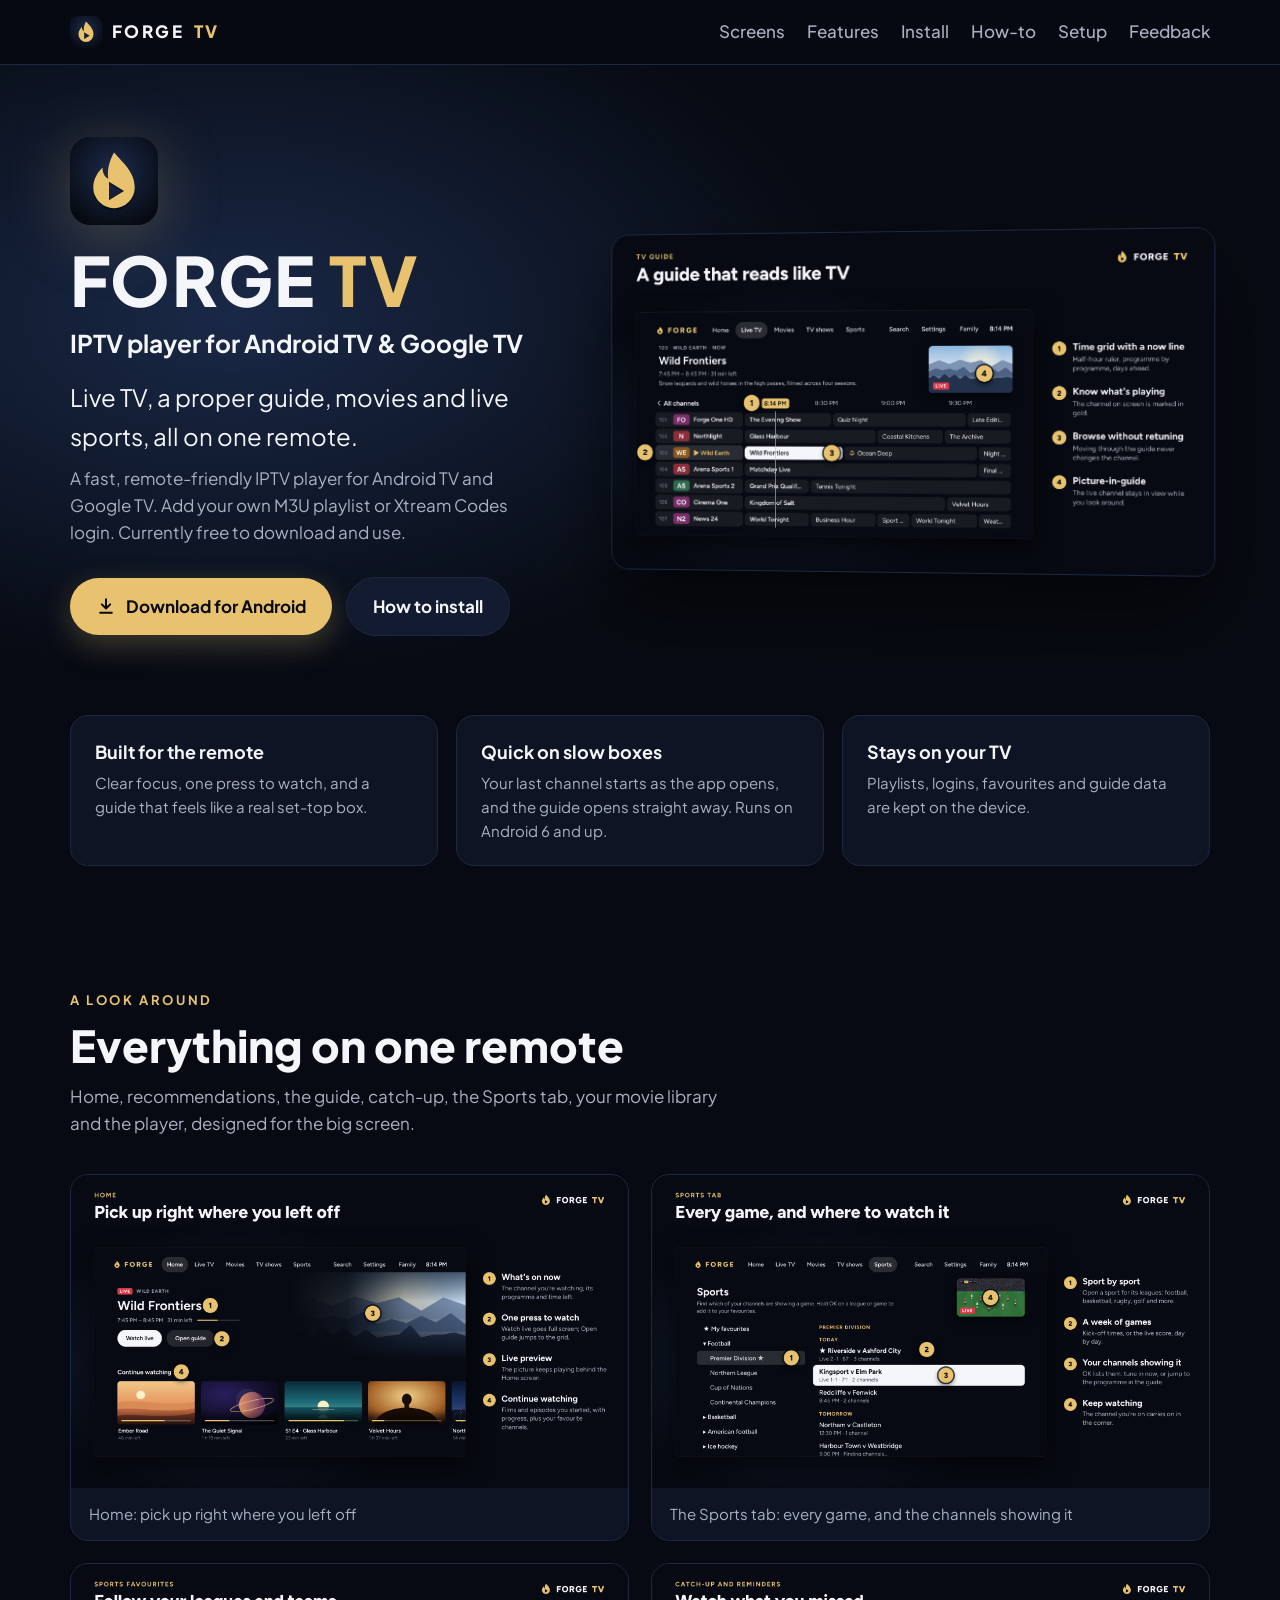
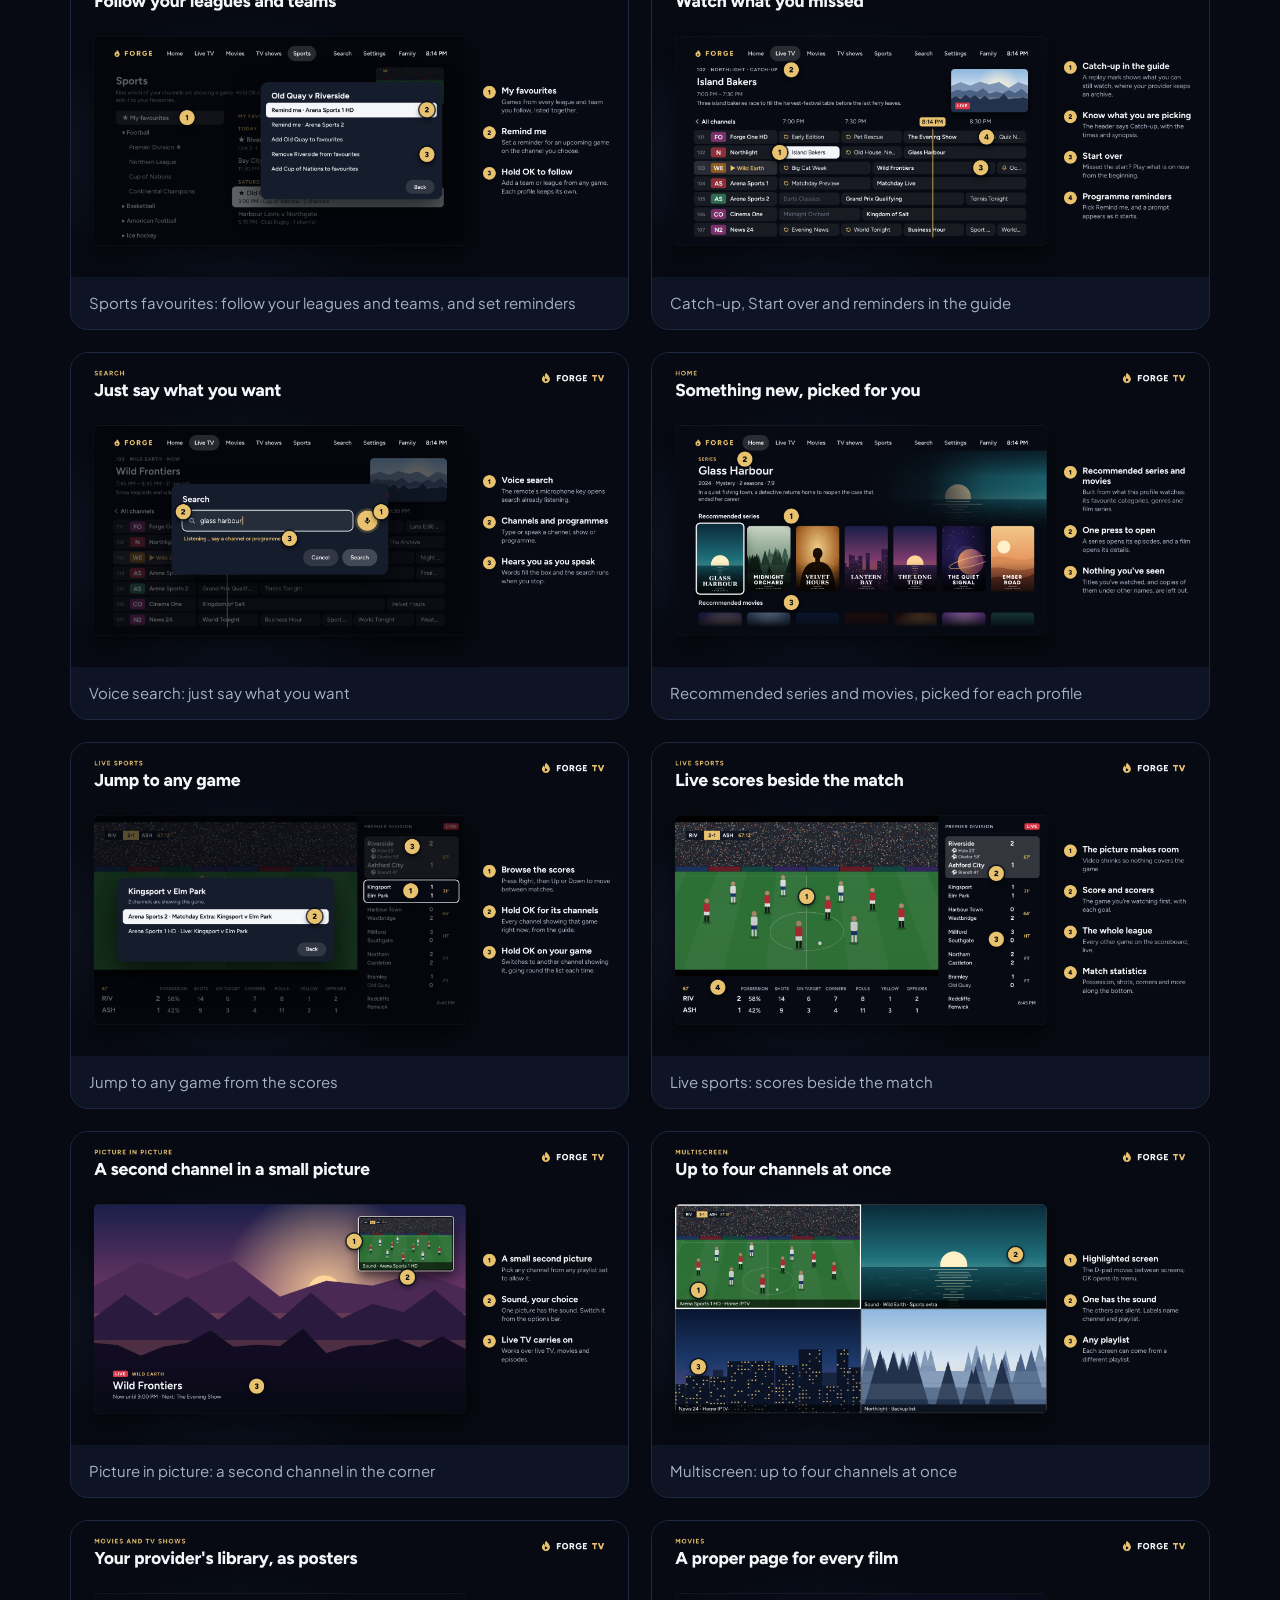
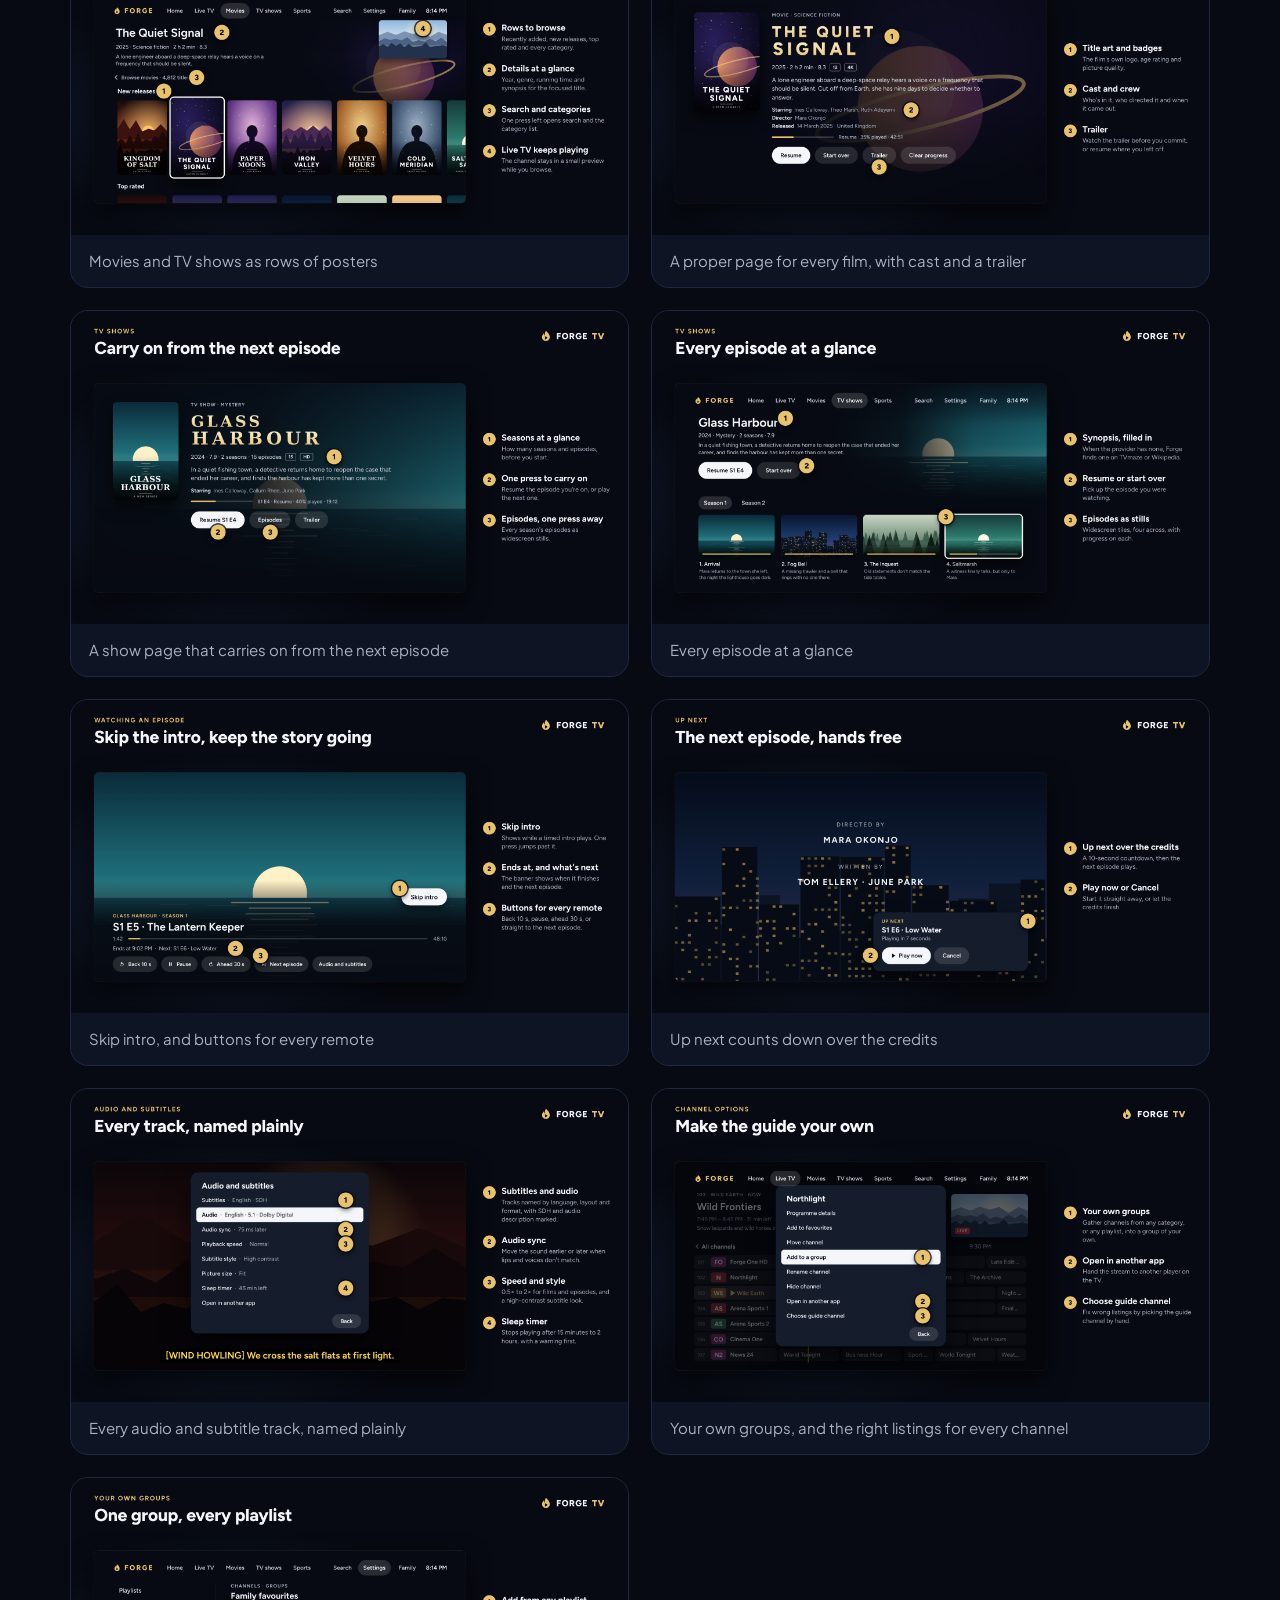
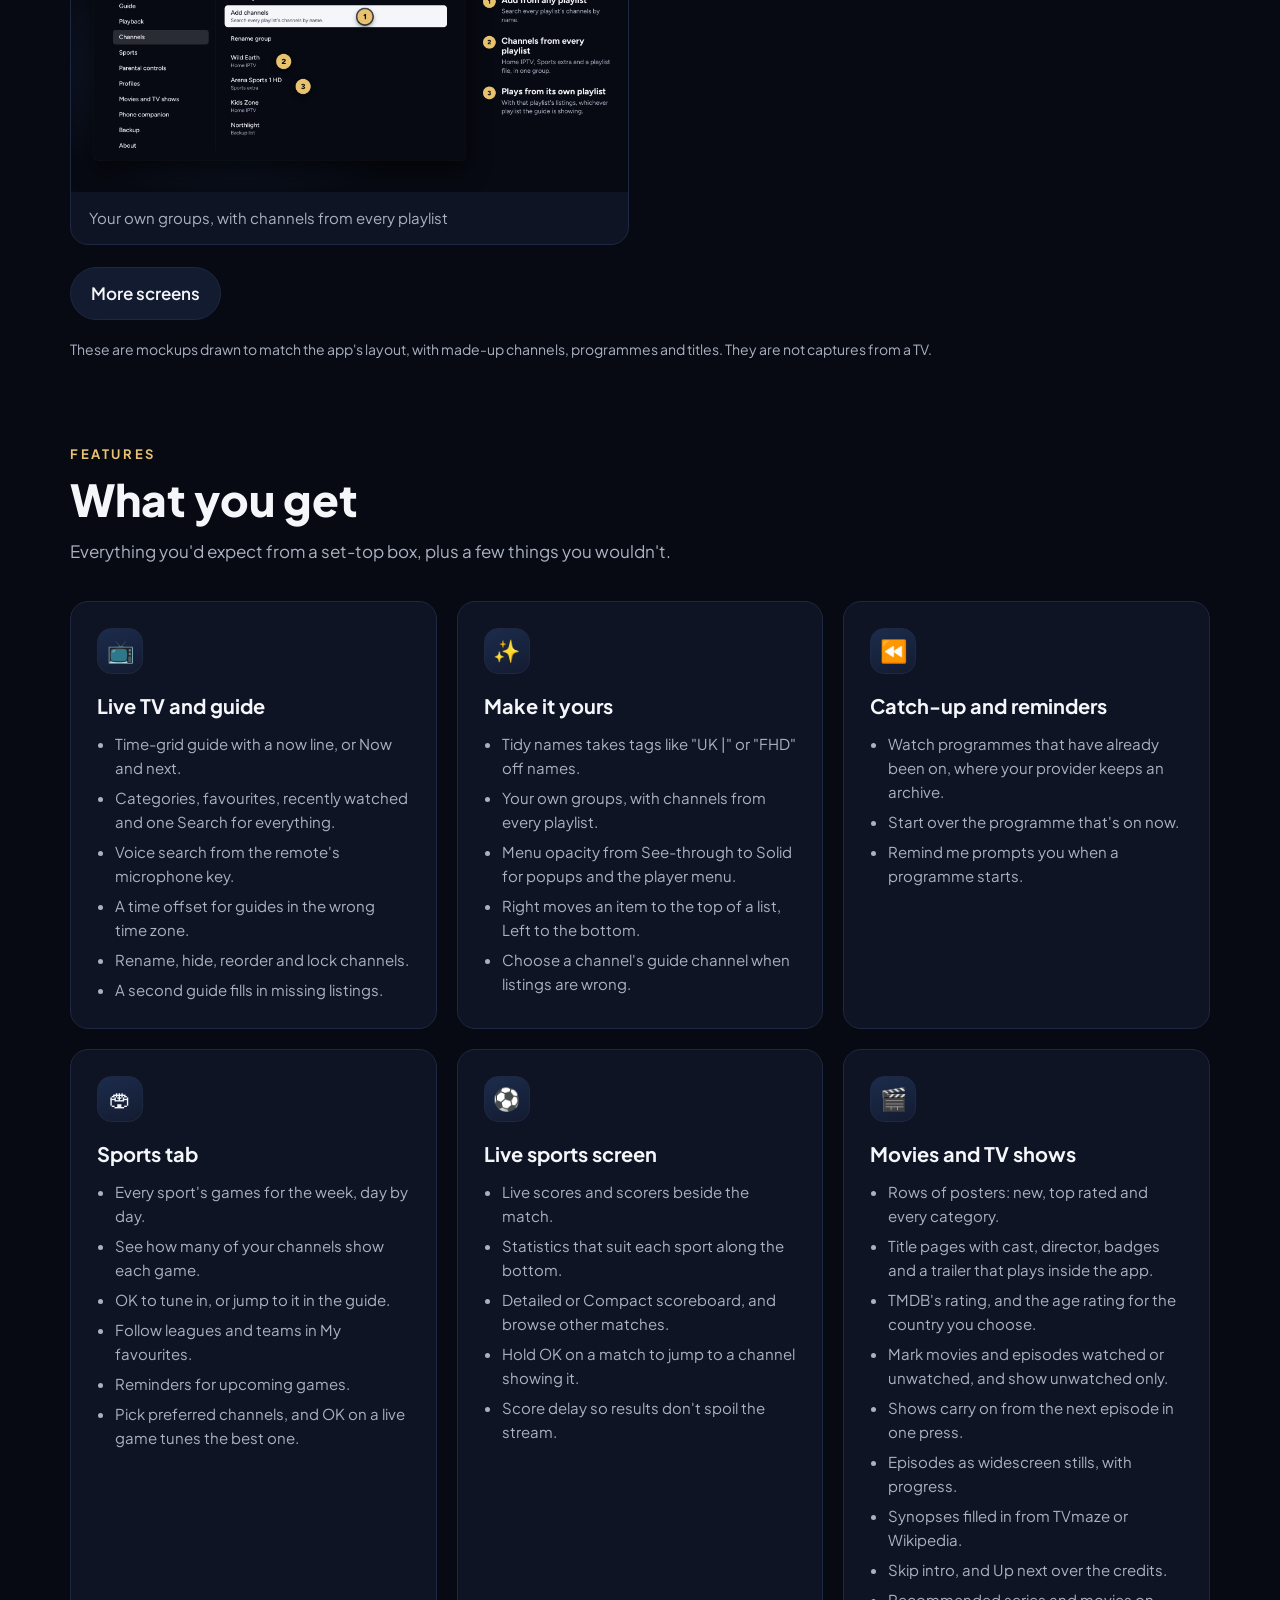
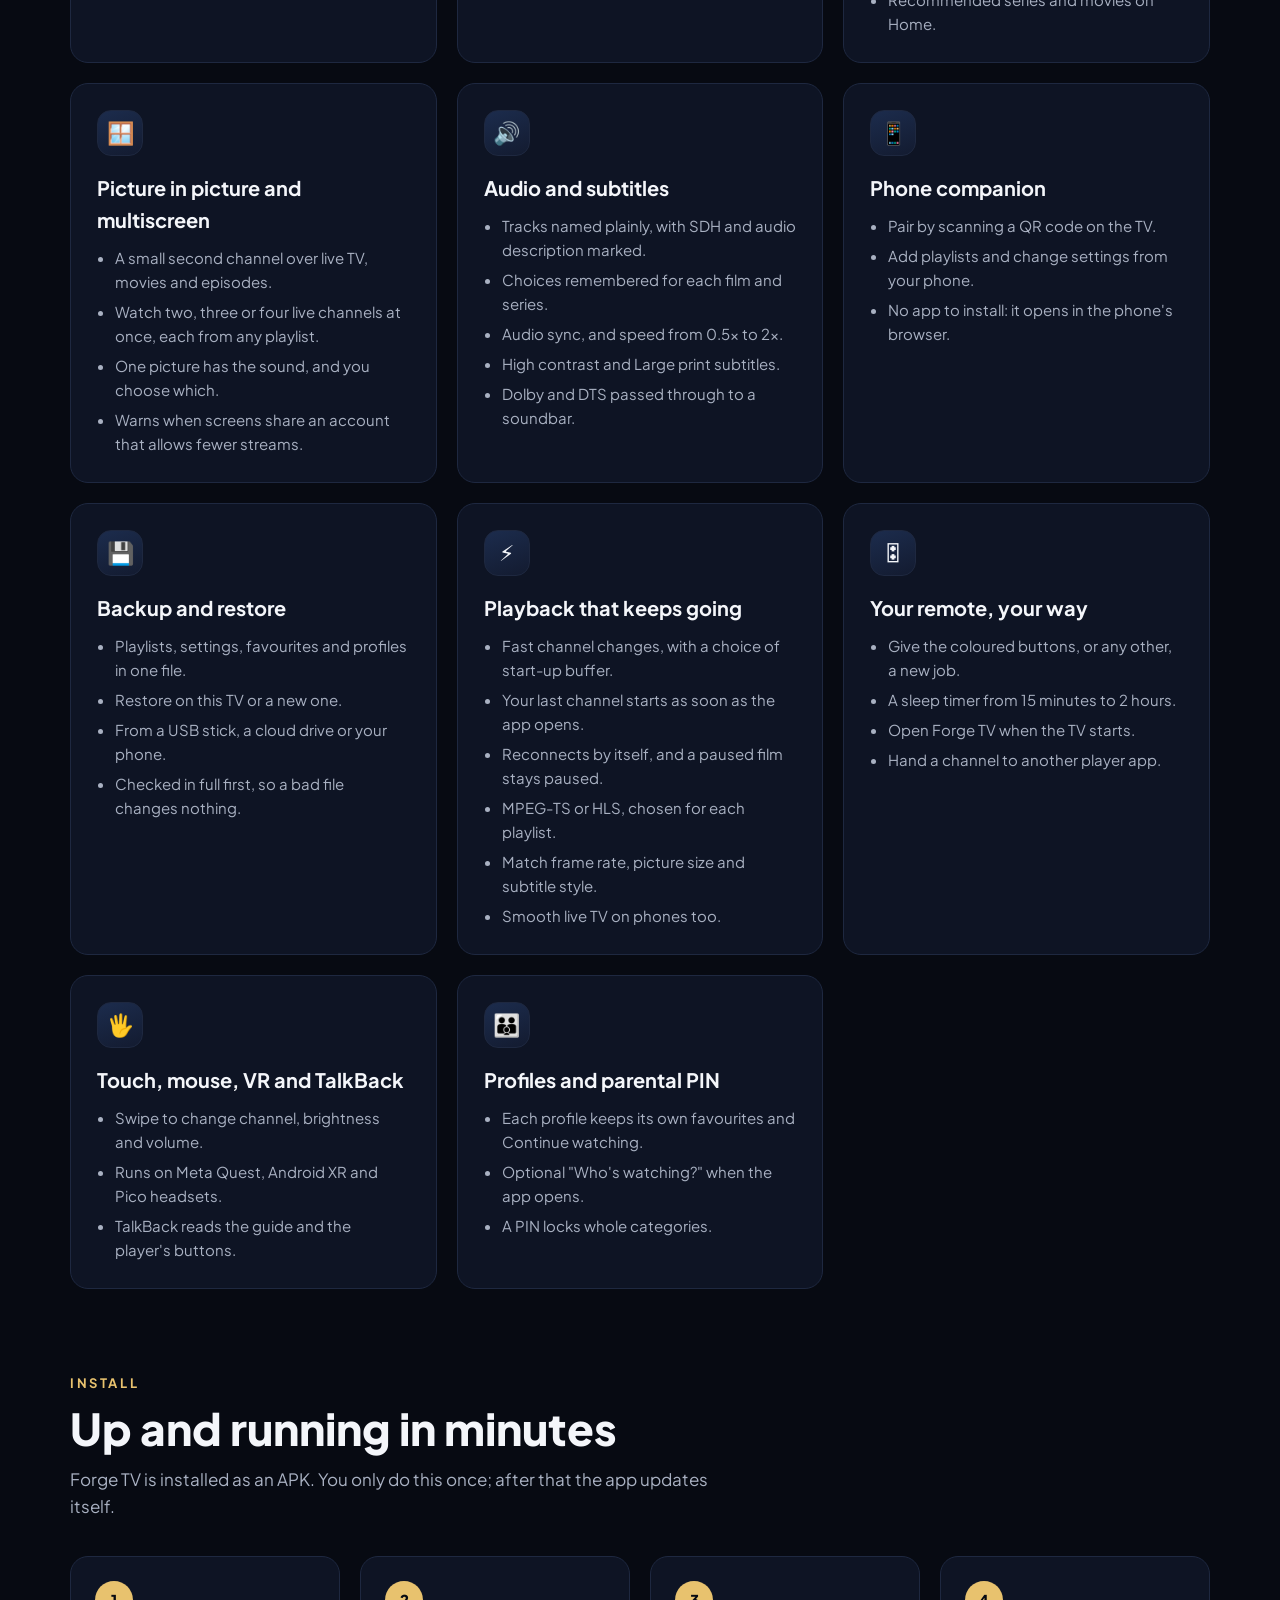
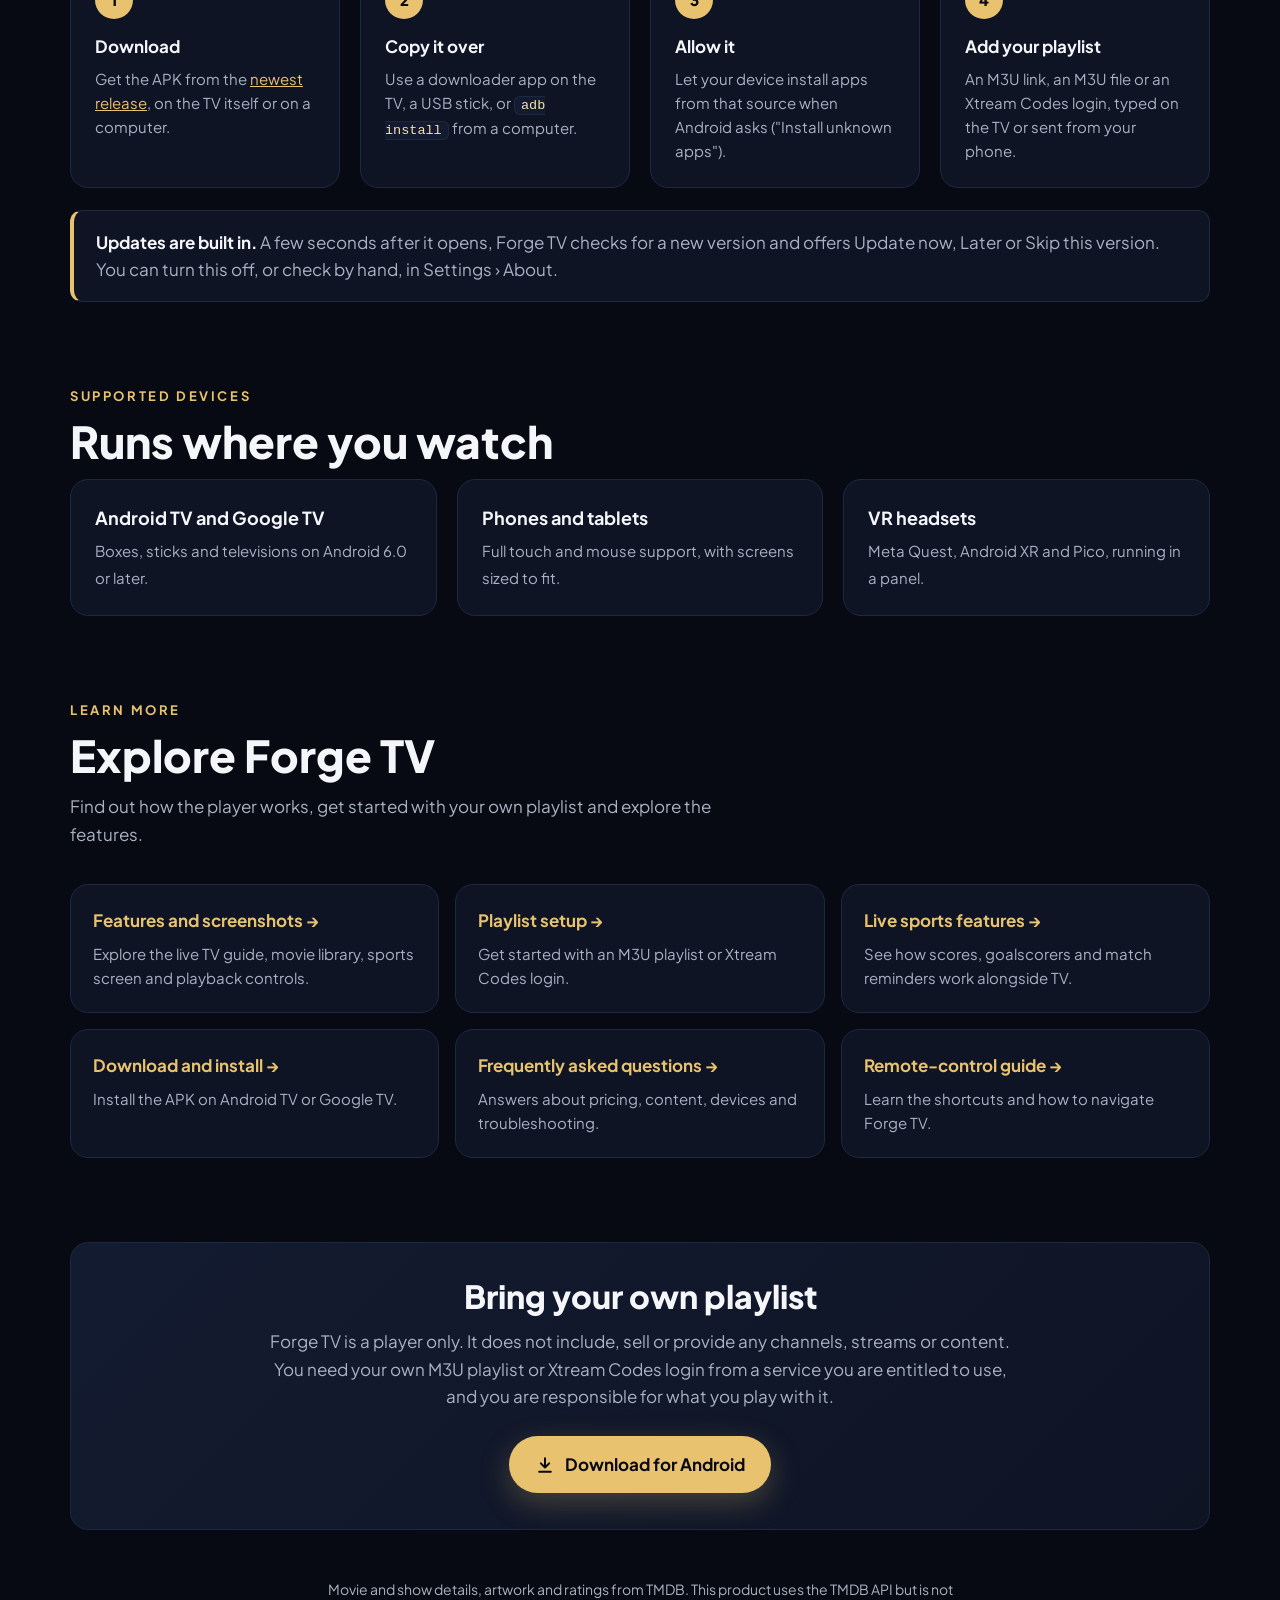
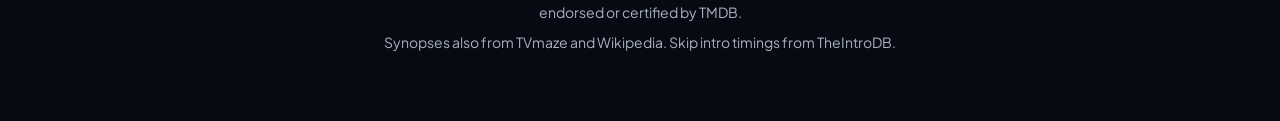
==== docs/index.html @ fa9820f5 "Add picture in picture and multiscreen mockups Co-Authored-By: Claude Sonnet 5.5 <noreply@anthropic." ====
<!doctype html>
<html lang="en">
<head>
<meta charset="utf-8">
<meta name="viewport" content="width=device-width, initial-scale=1">
<title>Forge TV – IPTV Player for Android TV & Google TV</title>
<meta name="description" content="Discover Forge TV, an IPTV player for Android TV with M3U and Xtream Codes support, a live TV guide, sports scores, catch-up and on-demand browsing.">
<link rel="canonical" href="https://forgetv.app/">
<meta property="og:type" content="website">
<meta property="og:site_name" content="Forge TV">
<meta property="og:url" content="https://forgetv.app/">
<meta property="og:title" content="Forge TV – IPTV Player for Android TV & Google TV">
<meta property="og:description" content="Discover Forge TV, an IPTV player for Android TV with M3U and Xtream Codes support, a live TV guide, sports scores, catch-up and on-demand browsing.">
<meta property="og:image" content="https://forgetv.app/images/hero.png">
<meta property="og:image:alt" content="Forge TV IPTV player for Android TV">
<meta name="twitter:card" content="summary_large_image">
<script type="application/ld+json">
{
  "@context": "https://schema.org",
  "@type": "SoftwareApplication",
  "name": "Forge TV",
  "url": "https://forgetv.app/",
  "description": "IPTV player for Android TV and Google TV supporting users' own M3U and Xtream Codes playlists, with an electronic programme guide, sports scores, and movie and TV browsing.",
  "applicationCategory": "MultimediaApplication",
  "operatingSystem": "Android 6.0 and later",
  "image": "https://forgetv.app/images/hero.png",
  "screenshot": [
    "https://forgetv.app/images/guide.png",
    "https://forgetv.app/images/live-sports.png"
  ],
  "downloadUrl": "https://forgetv.app/downloads/forge-tv-latest.apk",
  "offers": {
    "@type": "Offer",
    "price": "0",
    "priceCurrency": "GBP",
    "availability": "https://schema.org/InStock"
  }
}
</script>
<meta name="theme-color" content="#070A12">
<link rel="icon" href="images/icon.svg" type="image/svg+xml">
<link rel="preconnect" href="https://fonts.googleapis.com">
<link rel="preconnect" href="https://fonts.gstatic.com" crossorigin>
<link href="https://fonts.googleapis.com/css2?family=Plus+Jakarta+Sans:wght@400;500;700;800&display=swap" rel="stylesheet">
<style>
  :root {
    --ink: #070A12;
    --panel: #0E1424;
    --panel-2: #131B30;
    --line: #1E2840;
    --lift: #1C2C4D;
    --gold: #E8C26E;
    --gold-light: #F7E2AE;
    --text: #F4F6FA;
    --muted: #A9B1C2;
    --radius: 18px;
    --max: 1180px;
  }
  * { box-sizing: border-box; }
  html { scroll-behavior: smooth; }
  body {
    margin: 0;
    background: var(--ink);
    color: var(--text);
    font: 17px/1.6 "Plus Jakarta Sans", system-ui, -apple-system, "Segoe UI", Roboto, sans-serif;
    -webkit-font-smoothing: antialiased;
  }
  img { max-width: 100%; height: auto; display: block; }
  a { color: var(--gold); }
  a:focus-visible, button:focus-visible, summary:focus-visible {
    outline: 3px solid var(--gold);
    outline-offset: 4px;
    border-radius: 12px;
  }
  .wrap { max-width: var(--max); margin: 0 auto; padding: 0 20px; }

  /* Top bar */
  header.bar {
    position: sticky; top: 0; z-index: 10;
    background: rgba(7, 10, 18, .82);
    backdrop-filter: blur(10px);
    border-bottom: 1px solid var(--line);
  }
  .bar .wrap { display: flex; align-items: center; gap: 24px; height: 64px; }
  .brand { display: flex; align-items: center; gap: 10px; text-decoration: none; color: var(--text); font-weight: 800; letter-spacing: .14em; }
  .brand img { width: 32px; height: 32px; }
  .brand span { color: var(--gold); }
  .bar nav { margin-left: auto; display: flex; gap: 22px; }
  .bar nav a { color: var(--muted); text-decoration: none; font-weight: 500; }
  .bar nav a:hover { color: var(--text); }
  .bar-coffee { display: inline-flex; align-items: center; gap: 6px; padding: 8px 16px; border-radius: 999px; background: var(--panel-2); border: 1px solid var(--line); color: var(--text); font-weight: 700; font-size: 15px; text-decoration: none; white-space: nowrap; transition: transform .15s ease, background .15s ease; }
  .bar-coffee:hover, .bar-coffee:focus-visible { transform: translateY(-1px); background: var(--lift); }
  .bar-coffee[hidden] { display: none; }
  .credits { max-width: 52em; margin: 0 auto; }
  .credits p { margin: 0 0 8px; }

  /* Hero */
  .hero {
    position: relative; overflow: hidden;
    background: radial-gradient(900px 520px at 18% 30%, rgba(28, 44, 77, .9), transparent 70%), var(--ink);
    padding: 72px 0 40px;
  }
  .hero-grid { display: grid; grid-template-columns: 1fr 1.25fr; gap: 48px; align-items: center; }
  .hero-icon { width: 88px; height: 88px; margin-bottom: 20px; filter: drop-shadow(0 10px 30px rgba(232, 194, 110, .25)); }
  h1 { font-size: clamp(40px, 6vw, 68px); line-height: 1.02; margin: 0 0 18px; letter-spacing: .02em; font-weight: 800; }
  h1 span { color: var(--gold); }
  .hero-heading-sub {display:block;margin-top:14px;font-size:.36em;line-height:1.3;letter-spacing:0;font-weight:700;color:var(--text);}
  .tagline { font-size: clamp(19px, 2.2vw, 24px); color: var(--text); margin: 0 0 10px; }
  .sub { color: var(--muted); margin: 0 0 30px; max-width: 34em; }
  .cta { display: flex; flex-wrap: wrap; gap: 14px; align-items: center; }
  .btn {
    display: inline-flex; align-items: center; gap: 10px;
    padding: 15px 26px; border-radius: 999px;
    font-weight: 700; font-size: 17px; text-decoration: none;
    transition: transform .15s ease, background .15s ease;
  }
  .btn:hover, .btn:focus-visible { transform: translateY(-2px) scale(1.02); }
  .btn-primary { background: var(--gold); color: var(--ink); box-shadow: 0 10px 30px rgba(232, 194, 110, .25); }
  .btn-primary:hover { background: var(--gold-light); }
  .btn-ghost { background: var(--panel-2); color: var(--text); border: 1px solid var(--line); }
  .btn svg { width: 20px; height: 20px; }
  .version { color: var(--muted); font-size: 14px; margin-top: 12px; min-height: 1.4em; }
  .hero-shot {
    border-radius: var(--radius); overflow: hidden;
    border: 1px solid var(--line);
    box-shadow: 0 40px 80px rgba(0, 0, 0, .55);
    transform: perspective(1400px) rotateY(-6deg);
  }


  /* Click-to-enlarge screenshot viewer */
  .screenshot-trigger { display:block; width:100%; padding:0; border:0; background:transparent; color:inherit; cursor:zoom-in; }
  .screenshot-trigger img { display:block; width:100%; height:auto; }
  .screenshot-trigger:focus-visible { outline:3px solid var(--gold); outline-offset:-3px; }
  .screenshot-dialog { width:min(98vw,1600px); max-width:none; max-height:96vh; padding:0; border:1px solid var(--line); border-radius:16px; background:var(--panel); color:var(--text); overflow:hidden; }
  .screenshot-dialog::backdrop { background:rgba(0,0,0,.88); }
  .screenshot-viewer { display:flex; flex-direction:column; max-height:96vh; }
  .screenshot-toolbar { padding:10px 16px; display:flex; justify-content:space-between; align-items:center; gap:14px; border-bottom:1px solid var(--line); }
  .screenshot-caption { margin:0; font-size:14px; color:var(--muted); }
  .screenshot-close { border:1px solid var(--line); border-radius:9px; color:var(--text); background:var(--panel-2); padding:7px 12px; cursor:pointer; font:inherit; }
  .screenshot-scroll { overflow:auto; flex:1; min-height:0; text-align:center; }
  .screenshot-full { width:100%; max-width:100%; height:auto; display:block; margin:auto; cursor:zoom-in; }
  .screenshot-dialog.is-zoomed .screenshot-full { cursor:zoom-out; }
  .screenshot-dialog.is-zoomed .screenshot-full { width:1920px; max-width:none; }

  /* Highlights */
  .pills { display: grid; grid-template-columns: repeat(3, 1fr); gap: 18px; margin: 48px 0 0; }
  .pill { background: var(--panel); border: 1px solid var(--line); border-radius: var(--radius); padding: 22px 24px; }
  .pill b { display: block; font-size: 18px; margin-bottom: 4px; }
  .pill p { margin: 0; color: var(--muted); font-size: 15px; }

  section { padding: 84px 0 0; }
  .eyebrow { color: var(--gold); letter-spacing: .2em; text-transform: uppercase; font-size: 13px; font-weight: 700; margin: 0 0 10px; }
  h2 { font-size: clamp(30px, 4vw, 44px); line-height: 1.1; margin: 0 0 14px; font-weight: 800; }
  .lead { color: var(--muted); max-width: 40em; margin: 0 0 36px; }

  /* Screens */
  .shots { display: grid; grid-template-columns: repeat(2, 1fr); gap: 22px; }
  .shots figure { margin: 0; background: var(--panel); border: 1px solid var(--line); border-radius: var(--radius); overflow: hidden; }
  .shots figcaption { padding: 14px 18px; color: var(--muted); font-size: 15px; }
  details.more { margin-top: 22px; }
  .mock { color: var(--muted); font-size: 14px; margin: 18px 0 0; }
  details.more summary {
    cursor: pointer; display: inline-block; padding: 12px 20px;
    background: var(--panel-2); border: 1px solid var(--line); border-radius: 999px;
    font-weight: 600; list-style: none;
  }
  details.more summary::-webkit-details-marker { display: none; }
  details.more[open] summary { margin-bottom: 22px; }

  /* Features */
  .features { display: grid; grid-template-columns: repeat(3, 1fr); gap: 20px; }
  .feature { background: var(--panel); border: 1px solid var(--line); border-radius: var(--radius); padding: 26px; }
  .feature .ico {
    width: 46px; height: 46px; border-radius: 14px; margin-bottom: 16px;
    display: grid; place-items: center; font-size: 22px;
    background: linear-gradient(160deg, var(--lift), var(--panel-2));
    border: 1px solid var(--line);
  }
  .feature h3 { margin: 0 0 10px; font-size: 20px; }
  .feature ul { margin: 0; padding-left: 18px; color: var(--muted); font-size: 15px; }
  .feature li + li { margin-top: 6px; }

  /* Install */
  .steps { counter-reset: step; display: grid; grid-template-columns: repeat(4, 1fr); gap: 20px; list-style: none; padding: 0; margin: 0; }
  .steps li { counter-increment: step; background: var(--panel); border: 1px solid var(--line); border-radius: var(--radius); padding: 24px; color: var(--muted); font-size: 15px; }
  .steps li::before {
    content: counter(step);
    display: grid; place-items: center; width: 38px; height: 38px; border-radius: 50%;
    background: var(--gold); color: var(--ink); font-weight: 800; margin-bottom: 14px;
  }
  .steps b { color: var(--text); display: block; font-size: 17px; margin-bottom: 6px; }
  code { background: var(--panel-2); border: 1px solid var(--line); padding: 1px 6px; border-radius: 6px; font-size: .9em; color: var(--gold-light); }
  .note { margin-top: 22px; background: var(--panel); border: 1px solid var(--line); border-left: 4px solid var(--gold); border-radius: 12px; padding: 18px 22px; color: var(--muted); }
  .note b { color: var(--text); }

  /* Devices */
  .devices { display: grid; grid-template-columns: repeat(3, 1fr); gap: 20px; }
  .device { background: var(--panel); border: 1px solid var(--line); border-radius: var(--radius); padding: 24px; }
  .device b { display: block; font-size: 18px; margin-bottom: 4px; }
  .device span { color: var(--muted); font-size: 15px; }

  /* Optional support section */
  .support-box { display: flex; align-items: center; justify-content: space-between; gap: 24px; margin-top: 36px; padding: 24px; background: var(--panel); border: 1px solid var(--line); border-radius: var(--radius); }
  .support-box h2 { font-size: 24px; margin: 0 0 6px; }
  .support-box p { margin: 0; color: var(--muted); }
  .support-box .btn { white-space: nowrap; }
  #forge-donations[hidden] { display: none; }

  /* Useful guides */
  .resource-grid {display:grid;grid-template-columns:repeat(3,minmax(0,1fr));gap:16px;margin-top:22px;}
  .resource-grid a {display:block;padding:22px;border:1px solid var(--line);border-radius:var(--radius);background:var(--panel);text-decoration:none;}
  .resource-grid b {display:block;color:var(--gold);margin-bottom:8px;}
  .resource-grid span {display:block;color:var(--muted);font-size:15px;}
  @media(max-width:750px){.resource-grid{grid-template-columns:1fr;}}
  /* Footer */
  .byo { margin: 84px 0 0; padding: 36px; border-radius: var(--radius); background: linear-gradient(135deg, var(--panel-2), var(--panel)); border: 1px solid var(--line); text-align: center; }
  .byo h2 { font-size: clamp(24px, 3vw, 32px); }
  .byo p { color: var(--muted); max-width: 44em; margin: 0 auto 26px; }
  footer { padding: 48px 0 60px; color: var(--muted); font-size: 14px; text-align: center; }

  @media (max-width: 960px) {
    .hero-grid { grid-template-columns: 1fr; }
    .hero-shot { transform: none; }
    .features, .devices, .pills { grid-template-columns: 1fr 1fr; }
    .steps { grid-template-columns: 1fr 1fr; }
  }
  @media (max-width: 640px) {
    body { font-size: 16px; }
    .bar-coffee { margin-left: auto; padding: 6px 12px; font-size: 14px; }
    .bar nav { order: 3; }
    .wrap { padding: 0 16px; }
    .bar .wrap { height:auto; padding-top:12px; padding-bottom:12px; flex-wrap:wrap; row-gap:8px; }
    .bar nav { display:flex; width:100%; margin-left:0; gap:16px; overflow-x:auto; white-space:nowrap; padding-bottom:3px; font-size:14px; }
    .hero { padding: 44px 0 24px; }
    .shots, .features, .devices, .pills, .steps { grid-template-columns: 1fr; }
    .btn { width: 100%; justify-content: center; }
    section { padding-top: 60px; }
    .byo { padding: 26px 20px; }
    .support-box { flex-direction: column; align-items: stretch; }
  }
  /* Big screens (a TV browser): scale everything up a little. */
  @media (min-width: 1800px) {
    html { font-size: 20px; }
    body { font-size: 20px; }
    :root { --max: 1500px; }
  }
  @media (prefers-reduced-motion: reduce) {
    html { scroll-behavior: auto; }
    .btn, .btn:hover { transition: none; transform: none; }
  }
</style>
</head>
<body>

<header class="bar">
  <div class="wrap">
    <a class="brand" href="#top"><img src="images/icon.svg" alt="">FORGE <span>TV</span></a>
    <nav>
      <a href="#screens">Screens</a>
      <a href="#features">Features</a>
      <a href="#install">Install</a>
      <a href="/how-to.html">How-to</a>
      <a href="/setup.html">Setup</a>
      <a href="/feedback.html">Feedback</a>
    </nav>
    <a class="bar-coffee" id="forge-bar-coffee" href="#" target="_blank" rel="noopener noreferrer" hidden>☕ Buy me a coffee</a>
  </div>
</header>

<main id="top">
  <div class="hero">
    <div class="wrap hero-grid">
      <div>
        <img class="hero-icon" src="images/icon.svg" alt="Forge TV icon">
        <h1>FORGE <span>TV</span><small class="hero-heading-sub">IPTV player for Android TV &amp; Google TV</small></h1>
        <p class="tagline">Live TV, a proper guide, movies and live sports, all on one remote.</p>
        <p class="sub">A fast, remote-friendly IPTV player for Android TV and Google TV. Add your own M3U playlist or Xtream Codes login. Currently free to download and use.</p>
        <div class="cta">
          <a class="btn btn-primary js-download" href="/downloads/forge-tv-latest.apk">
            <svg viewBox="0 0 24 24" fill="none" stroke="currentColor" stroke-width="2.4" stroke-linecap="round" stroke-linejoin="round" aria-hidden="true"><path d="M12 4v11M7 10l5 5 5-5M5 20h14"/></svg>
            <span class="js-download-label">Download for Android</span>
          </a>
          <a class="btn btn-ghost" href="#install">How to install</a>
        </div>
        <div class="version js-version"></div>
      </div>
      <div class="hero-shot">
        <button type="button" class="screenshot-trigger" aria-label="Enlarge screenshot: The Forge TV guide: a time grid with a now line"><img src="images/guide.png" alt="The Forge TV guide: a time grid with a now line" width="1920" height="1080" fetchpriority="high" decoding="async"></button>
      </div>
    </div>
    <div class="wrap">
      <div class="pills">
        <div class="pill"><b>Built for the remote</b><p>Clear focus, one press to watch, and a guide that feels like a real set-top box.</p></div>
        <div class="pill"><b>Quick on slow boxes</b><p>Your last channel starts as the app opens, and the guide opens straight away. Runs on Android 6 and up.</p></div>
        <div class="pill"><b>Stays on your TV</b><p>Playlists, logins, favourites and guide data are kept on the device.</p></div>
      </div>
    </div>
  </div>

  <section id="screens">
    <div class="wrap">
      <p class="eyebrow">A look around</p>
      <h2>Everything on one remote</h2>
      <p class="lead">Home, recommendations, the guide, catch-up, the Sports tab, your movie library and the player, designed for the big screen.</p>
      <div class="shots">
          <figure><button type="button" class="screenshot-trigger" aria-label="Enlarge screenshot: Home: pick up right where you left off"><img src="images/home.png" alt="Home: pick up right where you left off" loading="lazy" decoding="async" width="1920" height="1080"></button><figcaption>Home: pick up right where you left off</figcaption></figure>
          <figure><button type="button" class="screenshot-trigger" aria-label="Enlarge screenshot: The Sports tab: every game, and the channels showing it"><img src="images/sports-tab.png" alt="The Sports tab: every game, and the channels showing it" loading="lazy" decoding="async" width="1920" height="1080"></button><figcaption>The Sports tab: every game, and the channels showing it</figcaption></figure>
          <figure><button type="button" class="screenshot-trigger" aria-label="Enlarge screenshot: Sports favourites: follow your leagues and teams, and set reminders"><img src="images/sports-favourites.png" alt="Sports favourites: follow your leagues and teams, and set reminders" loading="lazy" decoding="async" width="1920" height="1080"></button><figcaption>Sports favourites: follow your leagues and teams, and set reminders</figcaption></figure>
          <figure><button type="button" class="screenshot-trigger" aria-label="Enlarge screenshot: Catch-up and reminders in the guide"><img src="images/catch-up.png" alt="Catch-up and reminders in the guide" loading="lazy" decoding="async" width="1920" height="1080"></button><figcaption>Catch-up, Start over and reminders in the guide</figcaption></figure>
          <figure><button type="button" class="screenshot-trigger" aria-label="Enlarge screenshot: Voice search over the guide"><img src="images/voice-search.png" alt="Voice search over the guide" loading="lazy" decoding="async" width="1920" height="1080"></button><figcaption>Voice search: just say what you want</figcaption></figure>
          <figure><button type="button" class="screenshot-trigger" aria-label="Enlarge screenshot: Home with Recommended series and Recommended movies rows"><img src="images/recommended.png" alt="Home with Recommended series and Recommended movies rows" loading="lazy" decoding="async" width="1920" height="1080"></button><figcaption>Recommended series and movies, picked for each profile</figcaption></figure>
          <figure><button type="button" class="screenshot-trigger" aria-label="Enlarge screenshot: Holding OK on a match lists the channels showing it"><img src="images/sports-channels.png" alt="Holding OK on a match lists the channels showing it" loading="lazy" decoding="async" width="1920" height="1080"></button><figcaption>Jump to any game from the scores</figcaption></figure>
          <figure><button type="button" class="screenshot-trigger" aria-label="Enlarge screenshot: Live sports: scores beside the match"><img src="images/live-sports.png" alt="Live sports: scores beside the match" loading="lazy" decoding="async" width="1920" height="1080"></button><figcaption>Live sports: scores beside the match</figcaption></figure>
          <figure><button type="button" class="screenshot-trigger" aria-label="Enlarge screenshot: Picture in picture: a small second channel over live TV"><img src="images/picture-in-picture.png" alt="Picture in picture: a small second channel over live TV" loading="lazy" decoding="async" width="1920" height="1080"></button><figcaption>Picture in picture: a second channel in the corner</figcaption></figure>
          <figure><button type="button" class="screenshot-trigger" aria-label="Enlarge screenshot: Multiscreen: four live channels at once"><img src="images/multiscreen.png" alt="Multiscreen: four live channels at once" loading="lazy" decoding="async" width="1920" height="1080"></button><figcaption>Multiscreen: up to four channels at once</figcaption></figure>
          <figure><button type="button" class="screenshot-trigger" aria-label="Enlarge screenshot: Movies and TV shows as rows of posters"><img src="images/movies.png" alt="Movies and TV shows as rows of posters" loading="lazy" decoding="async" width="1920" height="1080"></button><figcaption>Movies and TV shows as rows of posters</figcaption></figure>
          <figure><button type="button" class="screenshot-trigger" aria-label="Enlarge screenshot: A proper page for every film, with cast and a trailer"><img src="images/movie-details.png" alt="A proper page for every film, with cast and a trailer" loading="lazy" decoding="async" width="1920" height="1080"></button><figcaption>A proper page for every film, with cast and a trailer</figcaption></figure>
          <figure><button type="button" class="screenshot-trigger" aria-label="Enlarge screenshot: A show page that carries on from the next episode"><img src="images/show-details.png" alt="A show page that carries on from the next episode" loading="lazy" decoding="async" width="1920" height="1080"></button><figcaption>A show page that carries on from the next episode</figcaption></figure>
          <figure><button type="button" class="screenshot-trigger" aria-label="Enlarge screenshot: A show page with widescreen episode tiles"><img src="images/episodes.png" alt="A show page with widescreen episode tiles" loading="lazy" decoding="async" width="1920" height="1080"></button><figcaption>Every episode at a glance</figcaption></figure>
          <figure><button type="button" class="screenshot-trigger" aria-label="Enlarge screenshot: Watching an episode with Skip intro"><img src="images/player.png" alt="Watching an episode with Skip intro" loading="lazy" decoding="async" width="1920" height="1080"></button><figcaption>Skip intro, and buttons for every remote</figcaption></figure>
          <figure><button type="button" class="screenshot-trigger" aria-label="Enlarge screenshot: Up next over the credits"><img src="images/up-next.png" alt="Up next over the credits" loading="lazy" decoding="async" width="1920" height="1080"></button><figcaption>Up next counts down over the credits</figcaption></figure>
          <figure><button type="button" class="screenshot-trigger" aria-label="Enlarge screenshot: The Audio and subtitles menu over a film, with high-contrast subtitles"><img src="images/audio-subtitles.png" alt="The Audio and subtitles menu over a film, with high-contrast subtitles" loading="lazy" decoding="async" width="1920" height="1080"></button><figcaption>Every audio and subtitle track, named plainly</figcaption></figure>
          <figure><button type="button" class="screenshot-trigger" aria-label="Enlarge screenshot: A channel's options: add to a group, open in another app, choose guide channel"><img src="images/channel-options.png" alt="A channel's options: add to a group, open in another app, choose guide channel" loading="lazy" decoding="async" width="1920" height="1080"></button><figcaption>Your own groups, and the right listings for every channel</figcaption></figure>
          <figure><button type="button" class="screenshot-trigger" aria-label="Enlarge screenshot: Your own groups, with channels from every playlist"><img src="images/settings-groups.png" alt="Your own groups, with channels from every playlist" loading="lazy" decoding="async" width="1920" height="1080"></button><figcaption>Your own groups, with channels from every playlist</figcaption></figure>
      </div>
      <details class="more">
        <summary>More screens</summary>
        <div class="shots">
          <figure><button type="button" class="screenshot-trigger" aria-label="Enlarge screenshot: The TV guide: a time grid with a now line"><img src="images/guide.png" alt="The TV guide: a time grid with a now line" loading="lazy" decoding="async" width="1920" height="1080"></button><figcaption>A guide that reads like TV</figcaption></figure>
          <figure><button type="button" class="screenshot-trigger" aria-label="Enlarge screenshot: Backup: move to a new TV in minutes"><img src="images/settings-backup.png" alt="Backup: move to a new TV in minutes" loading="lazy" decoding="async" width="1920" height="1080"></button><figcaption>Backup and restore in one file</figcaption></figure>
          <figure><button type="button" class="screenshot-trigger" aria-label="Enlarge screenshot: Settings: bring your own playlists"><img src="images/settings-playlists.png" alt="Settings: bring your own playlists" loading="lazy" decoding="async" width="1920" height="1080"></button><figcaption>Bring your own playlists</figcaption></figure>
          <figure><button type="button" class="screenshot-trigger" aria-label="Enlarge screenshot: Playlist details: its own stream type, and your account at a glance"><img src="images/settings-account.png" alt="Playlist details: its own stream type, and your account at a glance" loading="lazy" decoding="async" width="1920" height="1080"></button><figcaption>Your account at a glance</figcaption></figure>
          <figure><button type="button" class="screenshot-trigger" aria-label="Enlarge screenshot: Guide settings: grid or Now and next, and a time offset"><img src="images/settings-guide.png" alt="Guide settings: grid or Now and next, and a time offset" loading="lazy" decoding="async" width="1920" height="1080"></button><figcaption>Guide style and time offset</figcaption></figure>
          <figure><button type="button" class="screenshot-trigger" aria-label="Enlarge screenshot: Playback: buffer, frame rate matching and picture size"><img src="images/settings-playback.png" alt="Playback: buffer, frame rate matching and picture size" loading="lazy" decoding="async" width="1920" height="1080"></button><figcaption>Playback tuned for fast channel changes</figcaption></figure>
          <figure><button type="button" class="screenshot-trigger" aria-label="Enlarge screenshot: Sports settings: one switch for the sports screen"><img src="images/settings-sports.png" alt="Sports settings: one switch for the sports screen" loading="lazy" decoding="async" width="1920" height="1080"></button><figcaption>One switch for the sports screen</figcaption></figure>
          <figure><button type="button" class="screenshot-trigger" aria-label="Enlarge screenshot: Tidy names: tags such as UK or FHD taken off names"><img src="images/tidy-names.png" alt="Tidy names: tags such as UK or FHD taken off names" loading="lazy" decoding="async" width="1920" height="1080"></button><figcaption>Tidy names takes the clutter off</figcaption></figure>
          <figure><button type="button" class="screenshot-trigger" aria-label="Enlarge screenshot: Remote buttons: give the coloured buttons a new job"><img src="images/remote-buttons.png" alt="Remote buttons: give the coloured buttons a new job" loading="lazy" decoding="async" width="1920" height="1080"></button><figcaption>Give any button a new job</figcaption></figure>
        </div>
      </details>
      <p class="mock">These are mockups drawn to match the app's layout, with made-up channels, programmes and titles. They are not captures from a TV.</p>
    </div>
  </section>

  <section id="features">
    <div class="wrap">
      <p class="eyebrow">Features</p>
      <h2>What you get</h2>
      <p class="lead">Everything you'd expect from a set-top box, plus a few things you wouldn't.</p>
      <div class="features">
        <div class="feature">
          <div class="ico" aria-hidden="true">📺</div>
          <h3>Live TV and guide</h3>
          <ul>
            <li>Time-grid guide with a now line, or Now and next.</li>
            <li>Categories, favourites, recently watched and one Search for everything.</li>
            <li>Voice search from the remote's microphone key.</li>
            <li>A time offset for guides in the wrong time zone.</li>
            <li>Rename, hide, reorder and lock channels.</li>
            <li>A second guide fills in missing listings.</li>
          </ul>
        </div>
        <div class="feature">
          <div class="ico" aria-hidden="true">✨</div>
          <h3>Make it yours</h3>
          <ul>
            <li>Tidy names takes tags like "UK |" or "FHD" off names.</li>
            <li>Your own groups, with channels from every playlist.</li>
            <li>Menu opacity from See-through to Solid for popups and the player menu.</li>
            <li>Right moves an item to the top of a list, Left to the bottom.</li>
            <li>Choose a channel's guide channel when listings are wrong.</li>
          </ul>
        </div>
        <div class="feature">
          <div class="ico" aria-hidden="true">⏪</div>
          <h3>Catch-up and reminders</h3>
          <ul>
            <li>Watch programmes that have already been on, where your provider keeps an archive.</li>
            <li>Start over the programme that's on now.</li>
            <li>Remind me prompts you when a programme starts.</li>
          </ul>
        </div>
        <div class="feature">
          <div class="ico" aria-hidden="true">🏟</div>
          <h3>Sports tab</h3>
          <ul>
            <li>Every sport's games for the week, day by day.</li>
            <li>See how many of your channels show each game.</li>
            <li>OK to tune in, or jump to it in the guide.</li>
            <li>Follow leagues and teams in My favourites.</li>
            <li>Reminders for upcoming games.</li>
            <li>Pick preferred channels, and OK on a live game tunes the best one.</li>
          </ul>
        </div>
        <div class="feature">
          <div class="ico" aria-hidden="true">⚽</div>
          <h3>Live sports screen</h3>
          <ul>
            <li>Live scores and scorers beside the match.</li>
            <li>Statistics that suit each sport along the bottom.</li>
            <li>Detailed or Compact scoreboard, and browse other matches.</li>
            <li>Hold OK on a match to jump to a channel showing it.</li>
            <li>Score delay so results don't spoil the stream.</li>
          </ul>
        </div>
        <div class="feature">
          <div class="ico" aria-hidden="true">🎬</div>
          <h3>Movies and TV shows</h3>
          <ul>
            <li>Rows of posters: new, top rated and every category.</li>
            <li>Title pages with cast, director, badges and a trailer that plays inside the app.</li>
            <li>TMDB's rating, and the age rating for the country you choose.</li>
            <li>Mark movies and episodes watched or unwatched, and show unwatched only.</li>
            <li>Shows carry on from the next episode in one press.</li>
            <li>Episodes as widescreen stills, with progress.</li>
            <li>Synopses filled in from TVmaze or Wikipedia.</li>
            <li>Skip intro, and Up next over the credits.</li>
            <li>Recommended series and movies on Home.</li>
          </ul>
        </div>
        <div class="feature">
          <div class="ico" aria-hidden="true">🪟</div>
          <h3>Picture in picture and multiscreen</h3>
          <ul>
            <li>A small second channel over live TV, movies and episodes.</li>
            <li>Watch two, three or four live channels at once, each from any playlist.</li>
            <li>One picture has the sound, and you choose which.</li>
            <li>Warns when screens share an account that allows fewer streams.</li>
          </ul>
        </div>
        <div class="feature">
          <div class="ico" aria-hidden="true">🔊</div>
          <h3>Audio and subtitles</h3>
          <ul>
            <li>Tracks named plainly, with SDH and audio description marked.</li>
            <li>Choices remembered for each film and series.</li>
            <li>Audio sync, and speed from 0.5× to 2×.</li>
            <li>High contrast and Large print subtitles.</li>
            <li>Dolby and DTS passed through to a soundbar.</li>
          </ul>
        </div>
        <div class="feature">
          <div class="ico" aria-hidden="true">📱</div>
          <h3>Phone companion</h3>
          <ul>
            <li>Pair by scanning a QR code on the TV.</li>
            <li>Add playlists and change settings from your phone.</li>
            <li>No app to install: it opens in the phone's browser.</li>
          </ul>
        </div>
        <div class="feature">
          <div class="ico" aria-hidden="true">💾</div>
          <h3>Backup and restore</h3>
          <ul>
            <li>Playlists, settings, favourites and profiles in one file.</li>
            <li>Restore on this TV or a new one.</li>
            <li>From a USB stick, a cloud drive or your phone.</li>
            <li>Checked in full first, so a bad file changes nothing.</li>
          </ul>
        </div>
        <div class="feature">
          <div class="ico" aria-hidden="true">⚡</div>
          <h3>Playback that keeps going</h3>
          <ul>
            <li>Fast channel changes, with a choice of start-up buffer.</li>
            <li>Your last channel starts as soon as the app opens.</li>
            <li>Reconnects by itself, and a paused film stays paused.</li>
            <li>MPEG-TS or HLS, chosen for each playlist.</li>
            <li>Match frame rate, picture size and subtitle style.</li>
            <li>Smooth live TV on phones too.</li>
          </ul>
        </div>
        <div class="feature">
          <div class="ico" aria-hidden="true">🎛</div>
          <h3>Your remote, your way</h3>
          <ul>
            <li>Give the coloured buttons, or any other, a new job.</li>
            <li>A sleep timer from 15 minutes to 2 hours.</li>
            <li>Open Forge TV when the TV starts.</li>
            <li>Hand a channel to another player app.</li>
          </ul>
        </div>
        <div class="feature">
          <div class="ico" aria-hidden="true">🖐</div>
          <h3>Touch, mouse, VR and TalkBack</h3>
          <ul>
            <li>Swipe to change channel, brightness and volume.</li>
            <li>Runs on Meta Quest, Android XR and Pico headsets.</li>
            <li>TalkBack reads the guide and the player's buttons.</li>
          </ul>
        </div>
        <div class="feature">
          <div class="ico" aria-hidden="true">👪</div>
          <h3>Profiles and parental PIN</h3>
          <ul>
            <li>Each profile keeps its own favourites and Continue watching.</li>
            <li>Optional "Who's watching?" when the app opens.</li>
            <li>A PIN locks whole categories.</li>
          </ul>
        </div>
      </div>
    </div>
  </section>

  <section id="install">
    <div class="wrap">
      <p class="eyebrow">Install</p>
      <h2>Up and running in minutes</h2>
      <p class="lead">Forge TV is installed as an APK. You only do this once; after that the app updates itself.</p>
      <ol class="steps">
        <li><b>Download</b>Get the APK from the <a class="js-download" href="/downloads/forge-tv-latest.apk">newest release</a>, on the TV itself or on a computer.</li>
        <li><b>Copy it over</b>Use a downloader app on the TV, a USB stick, or <code>adb install</code> from a computer.</li>
        <li><b>Allow it</b>Let your device install apps from that source when Android asks ("Install unknown apps").</li>
        <li><b>Add your playlist</b>An M3U link, an M3U file or an Xtream Codes login, typed on the TV or sent from your phone.</li>
      </ol>
      <div class="note"><b>Updates are built in.</b> A few seconds after it opens, Forge TV checks for a new version and offers Update now, Later or Skip this version. You can turn this off, or check by hand, in Settings › About.</div>
    </div>
  </section>

  <section id="devices">
    <div class="wrap">
      <p class="eyebrow">Supported devices</p>
      <h2>Runs where you watch</h2>
      <div class="devices">
        <div class="device"><b>Android TV and Google TV</b><span>Boxes, sticks and televisions on Android 6.0 or later.</span></div>
        <div class="device"><b>Phones and tablets</b><span>Full touch and mouse support, with screens sized to fit.</span></div>
        <div class="device"><b>VR headsets</b><span>Meta Quest, Android XR and Pico, running in a panel.</span></div>
      </div>
    </div>
  </section>

  <section id="help-and-guides"><div class="wrap">
    <p class="eyebrow">Learn more</p><h2>Explore Forge TV</h2>
    <p class="lead">Find out how the player works, get started with your own playlist and explore the features.</p>
    <div class="resource-grid">
      <a href="/features.html"><b>Features and screenshots →</b><span>Explore the live TV guide, movie library, sports screen and playback controls.</span></a>
      <a href="/setup.html"><b>Playlist setup →</b><span>Get started with an M3U playlist or Xtream Codes login.</span></a>
      <a href="/sports.html"><b>Live sports features →</b><span>See how scores, goalscorers and match reminders work alongside TV.</span></a>
      <a href="/download.html"><b>Download and install →</b><span>Install the APK on Android TV or Google TV.</span></a>
      <a href="/faq.html"><b>Frequently asked questions →</b><span>Answers about pricing, content, devices and troubleshooting.</span></a>
      <a href="/how-to.html"><b>Remote-control guide →</b><span>Learn the shortcuts and how to navigate Forge TV.</span></a>
    </div></div></section>
  <div class="wrap">
    <div class="byo">
      <h2>Bring your own playlist</h2>
      <p>Forge TV is a player only. It does not include, sell or provide any channels, streams or content. You need your own M3U playlist or Xtream Codes login from a service you are entitled to use, and you are responsible for what you play with it.</p>
      <a class="btn btn-primary js-download" href="/downloads/forge-tv-latest.apk">
        <svg viewBox="0 0 24 24" fill="none" stroke="currentColor" stroke-width="2.4" stroke-linecap="round" stroke-linejoin="round" aria-hidden="true"><path d="M12 4v11M7 10l5 5 5-5M5 20h14"/></svg>
        <span class="js-download-label">Download for Android</span>
      </a>
    </div>
  </div>
  <div class="wrap" id="forge-donations" hidden>
    <div class="support-box">
      <div>
        <h2>Enjoying Forge TV?</h2>
        <p>If Forge TV makes watching easier, you can support its development. Totally optional.</p>
      </div>
      <a class="btn btn-ghost" id="forge-donation-link" href="#" target="_blank" rel="noopener noreferrer">☕ Support Forge TV</a>
    </div>
  </div>
</main>
<dialog class="screenshot-dialog" id="screenshot-dialog" aria-label="Enlarged Forge TV screenshot">
  <div class="screenshot-viewer">
    <div class="screenshot-toolbar">
      <p class="screenshot-caption" id="screenshot-caption"></p>
      <button type="button" class="screenshot-close" id="screenshot-close" aria-label="Close enlarged screenshot">✕ Close</button>
    </div>
    <div class="screenshot-scroll" id="screenshot-scroll">
      <img class="screenshot-full" id="screenshot-full" src="" alt="" title="Click to zoom in or out">
    </div>
  </div>
</dialog>
<footer>
  <div class="wrap credits">
    <p>Movie and show details, artwork and ratings from TMDB. This product uses the TMDB API but is not endorsed or certified by TMDB.</p>
    <p>Synopses also from TVmaze and Wikipedia. Skip intro timings from TheIntroDB.</p>
  </div>
</footer>
<script src="/site-config.js"></script>
<script>
(function () {
  var settings = window.FORGE_SITE_CONFIG && window.FORGE_SITE_CONFIG.donations;
  var support = document.getElementById("forge-donations");
  var donationLink = document.getElementById("forge-donation-link");
  if (settings && settings.enabled === true && typeof settings.url === "string" && /^https:\/\/(www\.)?ko-fi\.com\/[a-zA-Z0-9._-]+\/?$/.test(settings.url)) {
    donationLink.href = settings.url;
    support.hidden = false;
    var barCoffee = document.getElementById("forge-bar-coffee");
    barCoffee.href = settings.url;
    barCoffee.hidden = false;
  }
})();
(function () {
  fetch("/version.json", { cache: "no-store" })
    .then(function (response) {
      if (!response.ok) {
        throw new Error("Version metadata unavailable");
      }
      return response.json();
    })
    .then(function (release) {
      if (!release.version || !release.apkUrl) return;

      document.querySelectorAll(".js-download").forEach(function (el) {
        el.href = release.apkUrl;
      });

      document.querySelectorAll(".js-download-label").forEach(function (el) {
        el.textContent = "Download v" + release.version;
      });

      var version = document.querySelector(".js-version");
      if (version) {
        version.textContent = "Version " + release.version + " · Android APK";
      }
    })
    .catch(function (error) {
      console.error("Unable to load release information:", error);
    });
})();
</script>


<script>
(function () {
  var dialog = document.getElementById("screenshot-dialog");
  var full = document.getElementById("screenshot-full");
  var caption = document.getElementById("screenshot-caption");
  var scroll = document.getElementById("screenshot-scroll");
  var openedBy = null;

  document.querySelectorAll(".screenshot-trigger").forEach(function (button) {
    button.addEventListener("click", function () {
      var thumbnail = button.querySelector("img");
      openedBy = button;
      full.src = thumbnail.currentSrc || thumbnail.src;
      full.alt = thumbnail.alt;
      caption.textContent = (button.closest("figure") && button.closest("figure").querySelector("figcaption") || {}).textContent || thumbnail.alt;
      dialog.classList.remove("is-zoomed");
      dialog.showModal();
    });
  });

  document.getElementById("screenshot-close").addEventListener("click", function () { dialog.close(); });
  full.addEventListener("click", function () {
    dialog.classList.toggle("is-zoomed");
    scroll.scrollTop = 0;
    scroll.scrollLeft = 0;
  });
  dialog.addEventListener("click", function (event) {
    if (event.target === dialog) dialog.close();
  });
  dialog.addEventListener("close", function () {
    full.removeAttribute("src");
    if (openedBy) openedBy.focus();
  });
})();
</script>
<!-- Cloudflare Web Analytics --><script type='module' src='https://static.cloudflareinsights.com/beacon.min.js' data-cf-beacon='{"token": "2f51f1ffd19641739e5ffd2abb365eeb"}'></script><!-- End Cloudflare Web Analytics -->
</body>
</html>
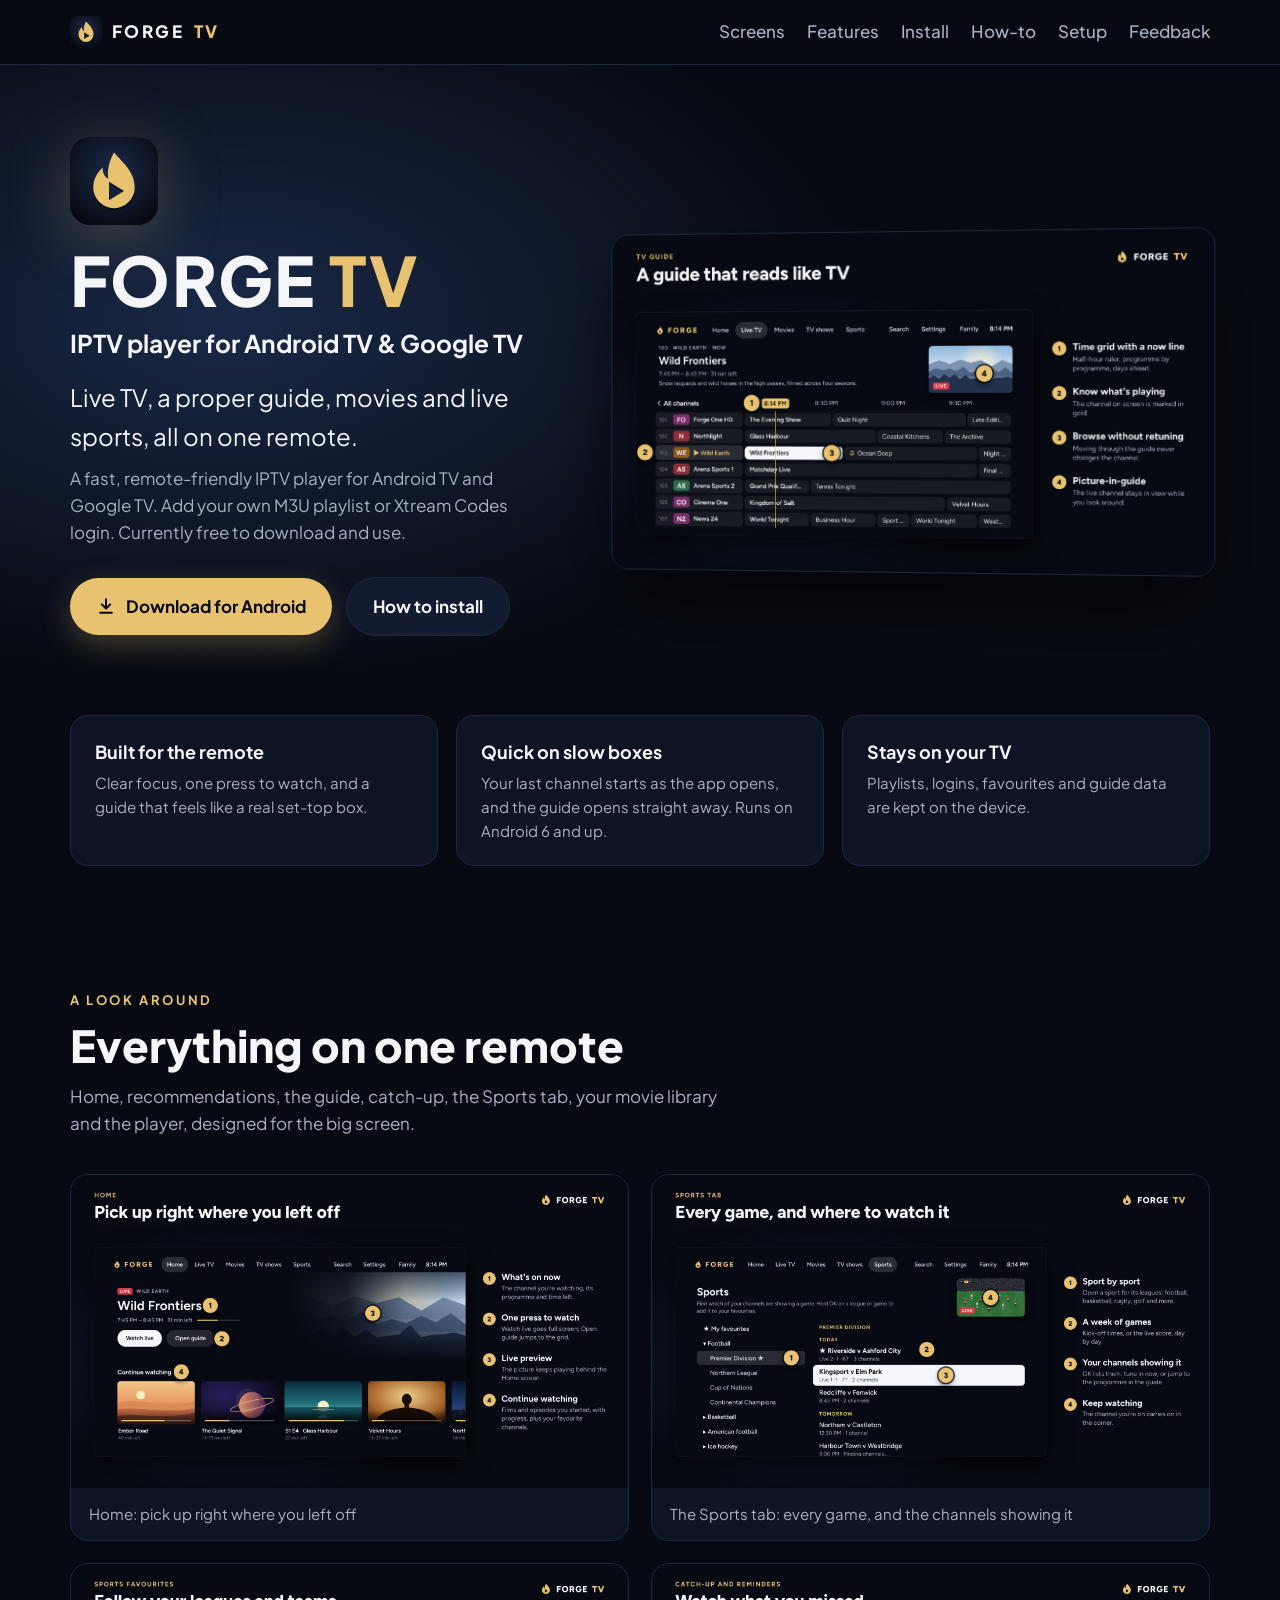
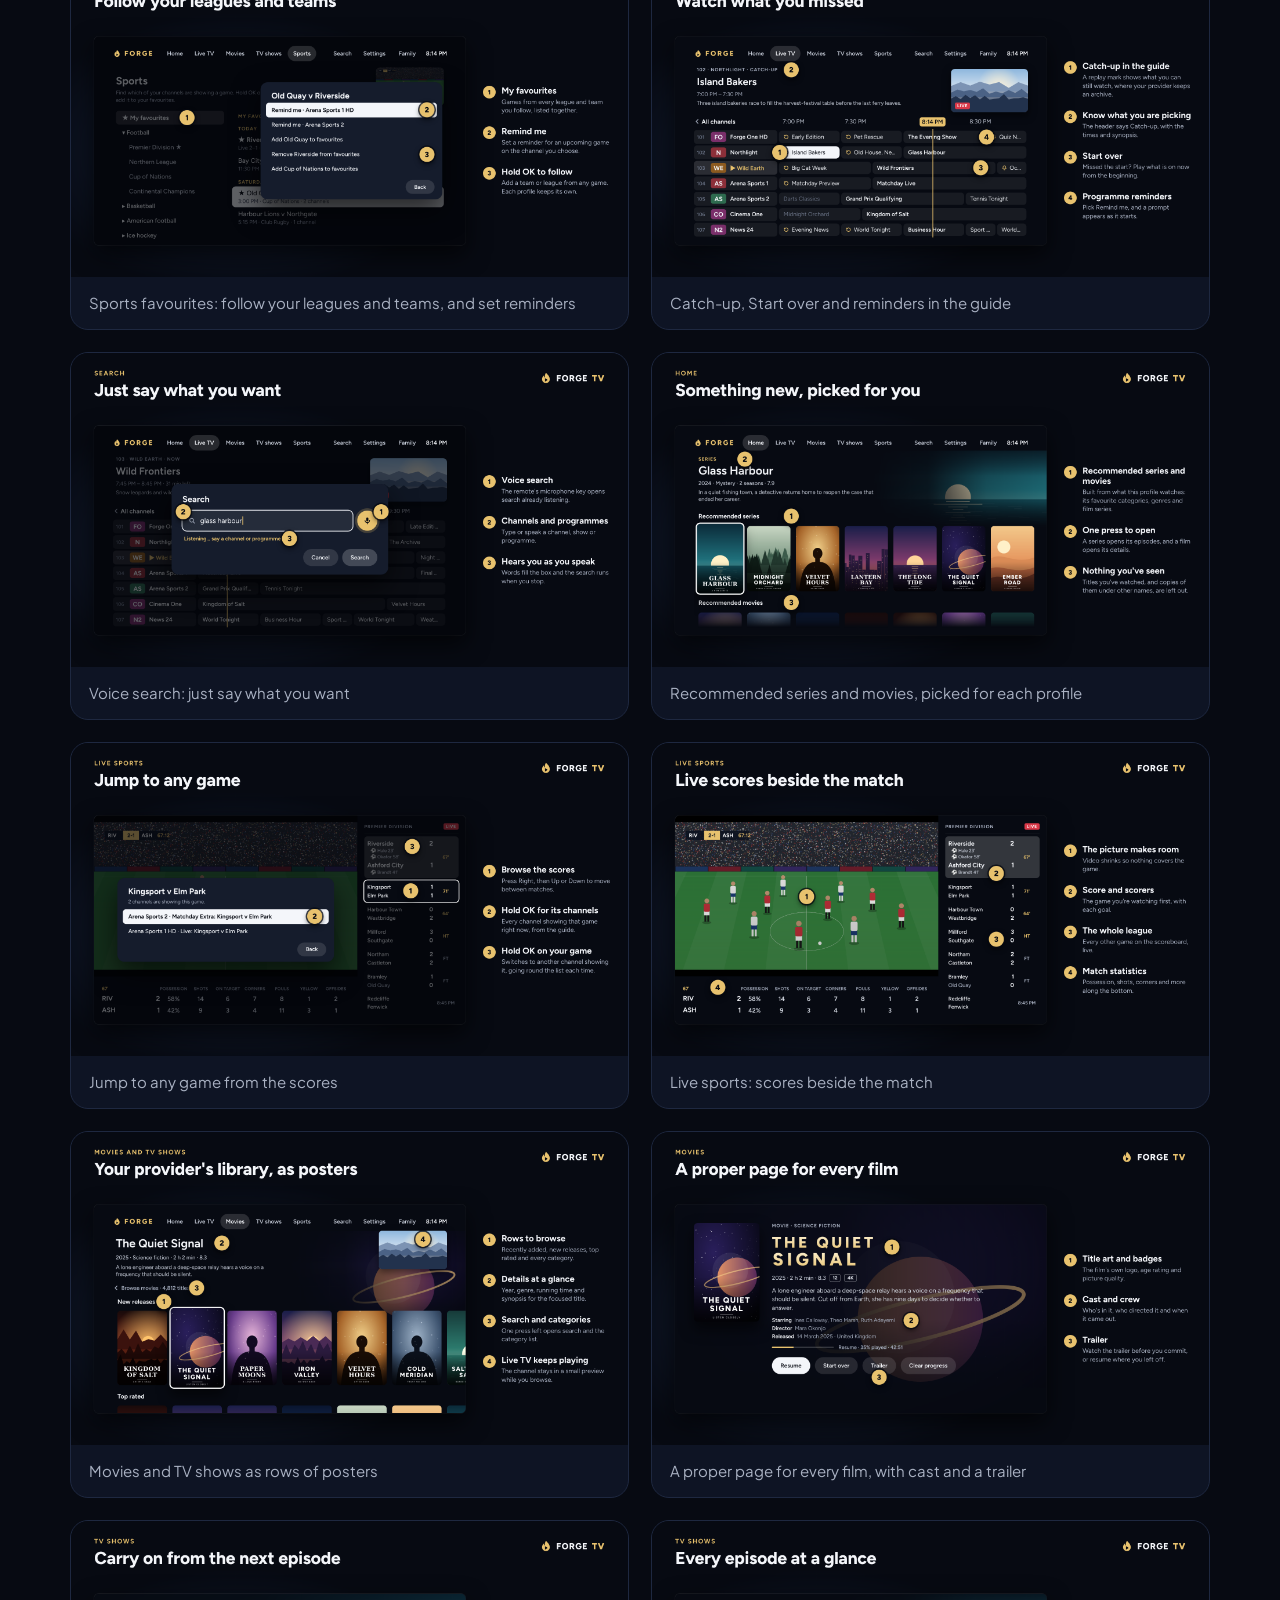
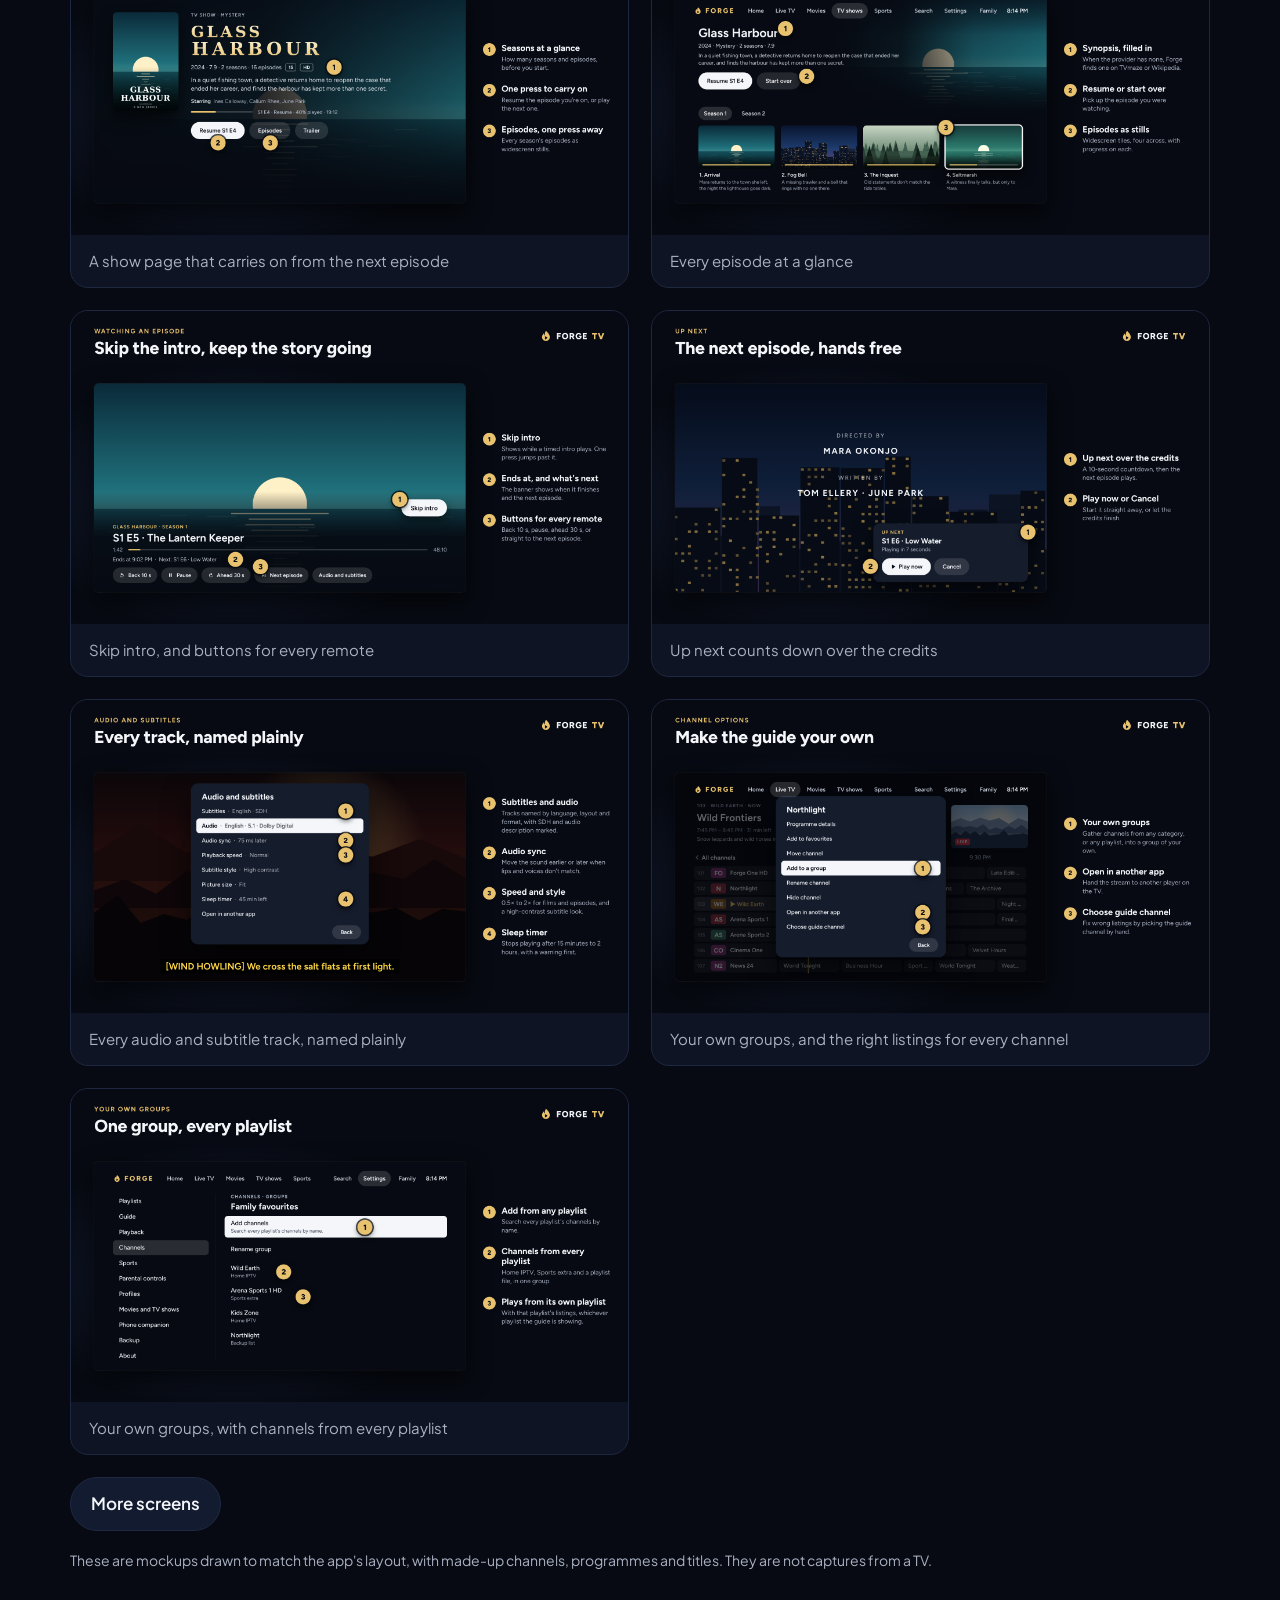
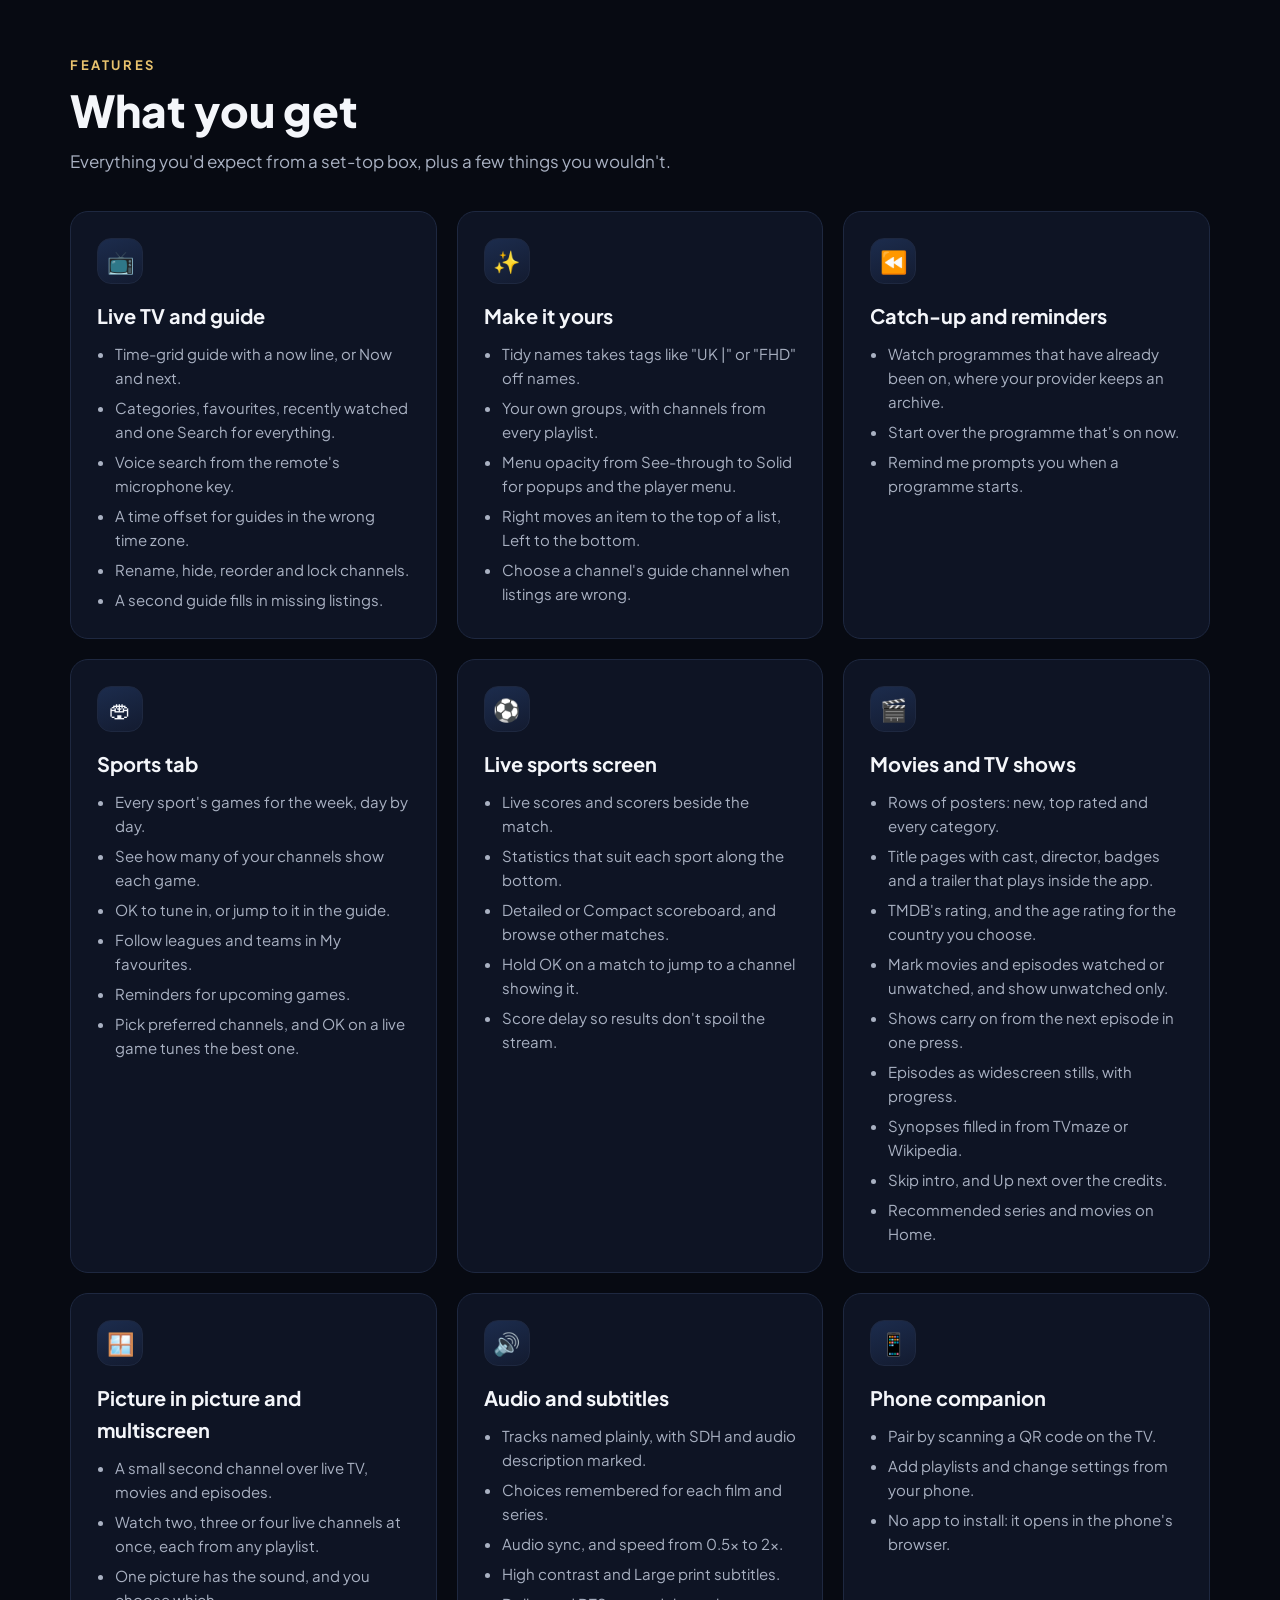
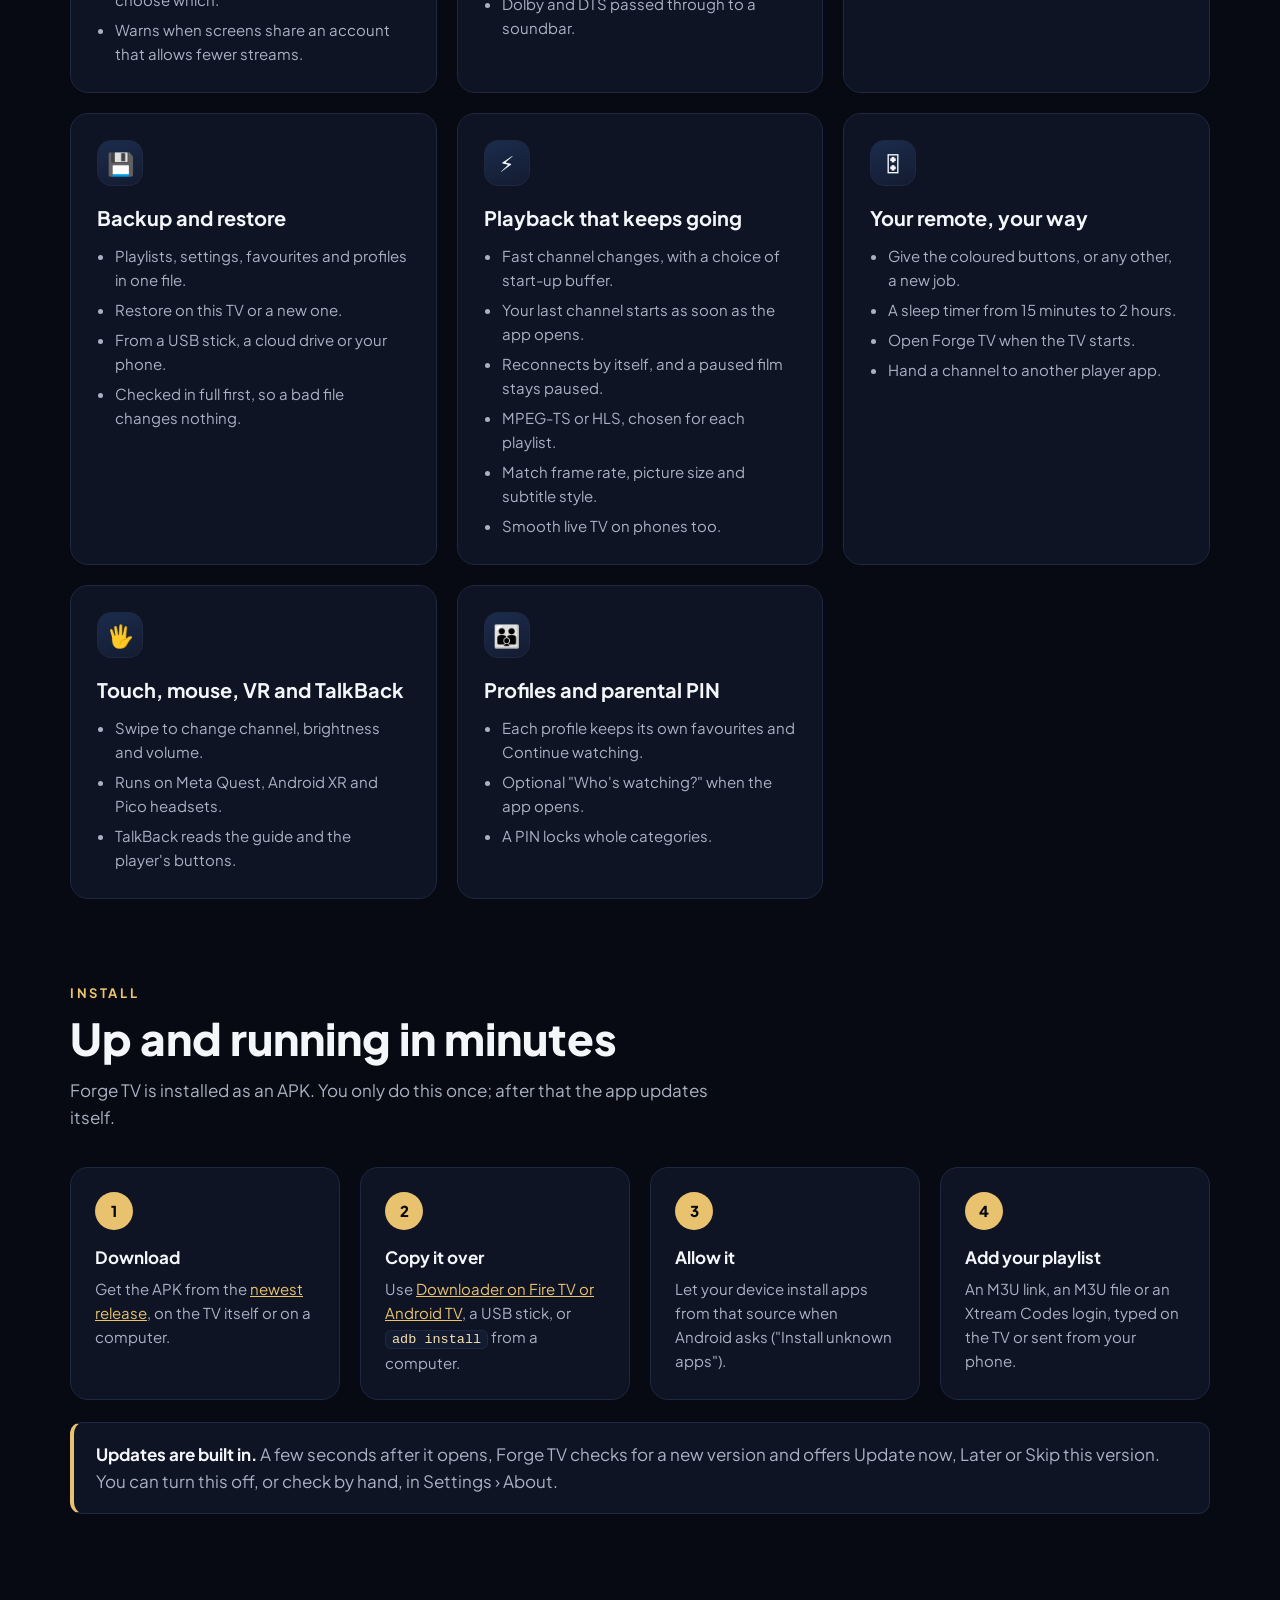
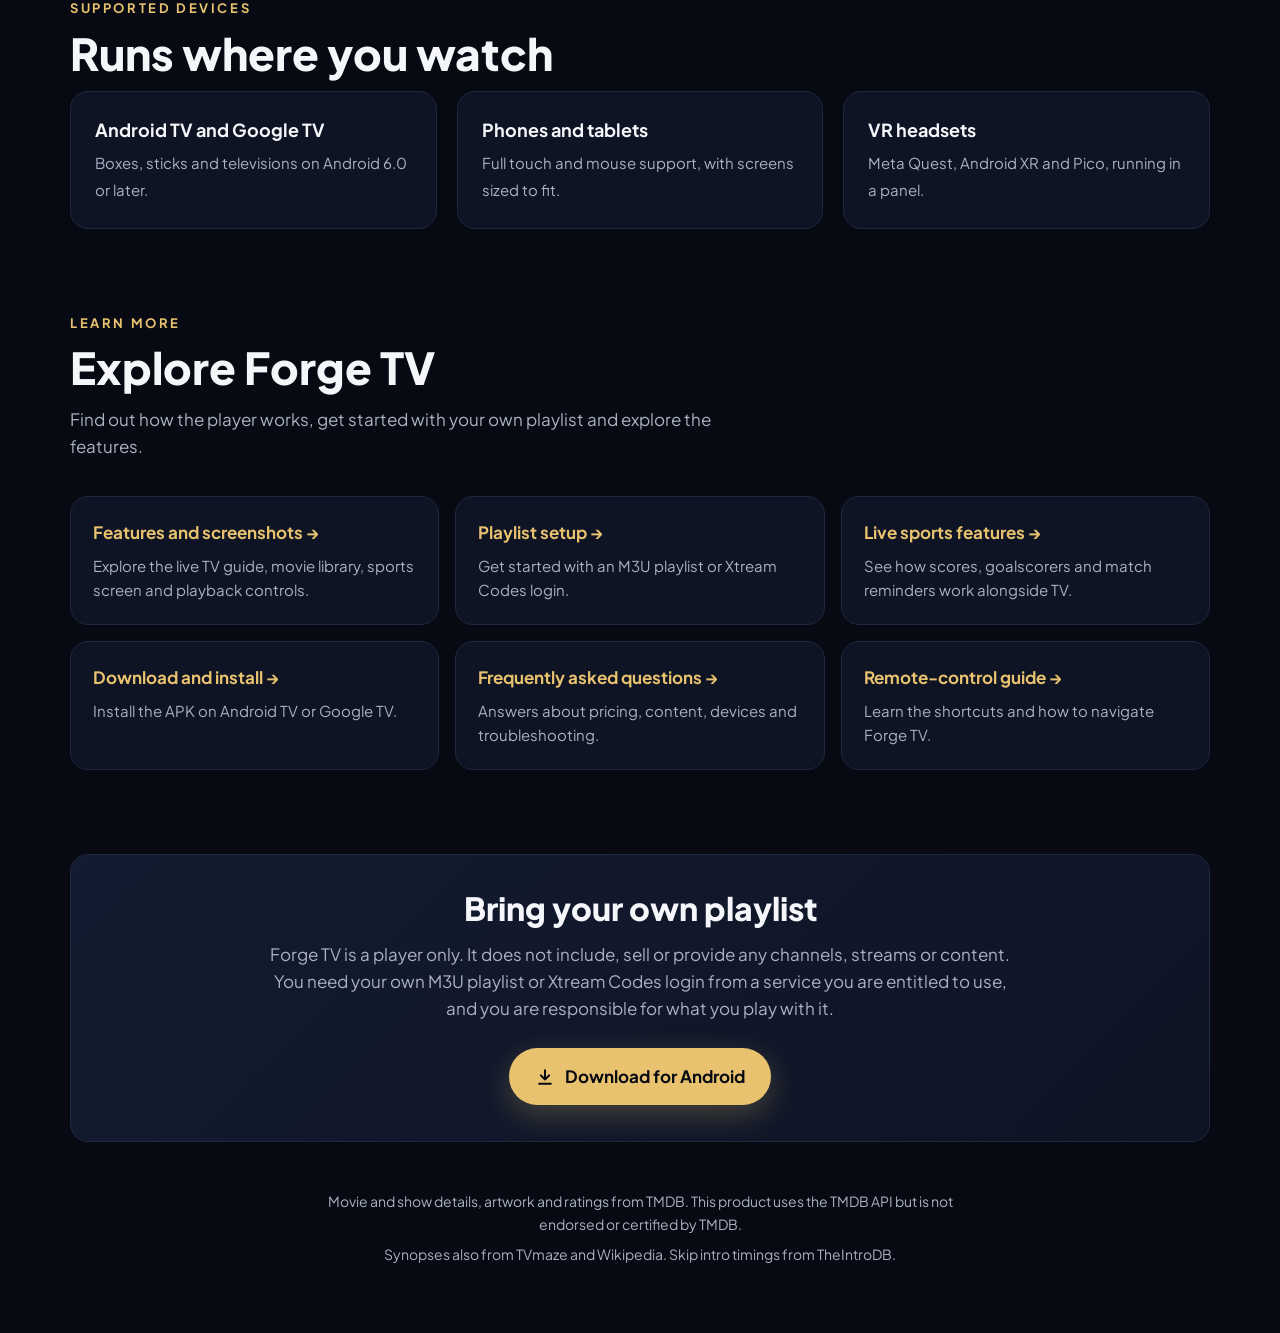
==== commit e85bc690: "Add Downloader install steps for Fire TV and Android TV Co-Authored-By: Claude Sonnet 5.5 <noreply@a" ====
--- a/docs/index.html
+++ b/docs/index.html
@@ -312,8 +312,6 @@
           <figure><button type="button" class="screenshot-trigger" aria-label="Enlarge screenshot: Home with Recommended series and Recommended movies rows"><img src="images/recommended.png" alt="Home with Recommended series and Recommended movies rows" loading="lazy" decoding="async" width="1920" height="1080"></button><figcaption>Recommended series and movies, picked for each profile</figcaption></figure>
           <figure><button type="button" class="screenshot-trigger" aria-label="Enlarge screenshot: Holding OK on a match lists the channels showing it"><img src="images/sports-channels.png" alt="Holding OK on a match lists the channels showing it" loading="lazy" decoding="async" width="1920" height="1080"></button><figcaption>Jump to any game from the scores</figcaption></figure>
           <figure><button type="button" class="screenshot-trigger" aria-label="Enlarge screenshot: Live sports: scores beside the match"><img src="images/live-sports.png" alt="Live sports: scores beside the match" loading="lazy" decoding="async" width="1920" height="1080"></button><figcaption>Live sports: scores beside the match</figcaption></figure>
-          <figure><button type="button" class="screenshot-trigger" aria-label="Enlarge screenshot: Picture in picture: a small second channel over live TV"><img src="images/picture-in-picture.png" alt="Picture in picture: a small second channel over live TV" loading="lazy" decoding="async" width="1920" height="1080"></button><figcaption>Picture in picture: a second channel in the corner</figcaption></figure>
-          <figure><button type="button" class="screenshot-trigger" aria-label="Enlarge screenshot: Multiscreen: four live channels at once"><img src="images/multiscreen.png" alt="Multiscreen: four live channels at once" loading="lazy" decoding="async" width="1920" height="1080"></button><figcaption>Multiscreen: up to four channels at once</figcaption></figure>
           <figure><button type="button" class="screenshot-trigger" aria-label="Enlarge screenshot: Movies and TV shows as rows of posters"><img src="images/movies.png" alt="Movies and TV shows as rows of posters" loading="lazy" decoding="async" width="1920" height="1080"></button><figcaption>Movies and TV shows as rows of posters</figcaption></figure>
           <figure><button type="button" class="screenshot-trigger" aria-label="Enlarge screenshot: A proper page for every film, with cast and a trailer"><img src="images/movie-details.png" alt="A proper page for every film, with cast and a trailer" loading="lazy" decoding="async" width="1920" height="1080"></button><figcaption>A proper page for every film, with cast and a trailer</figcaption></figure>
           <figure><button type="button" class="screenshot-trigger" aria-label="Enlarge screenshot: A show page that carries on from the next episode"><img src="images/show-details.png" alt="A show page that carries on from the next episode" loading="lazy" decoding="async" width="1920" height="1080"></button><figcaption>A show page that carries on from the next episode</figcaption></figure>
@@ -509,7 +507,7 @@
       <p class="lead">Forge TV is installed as an APK. You only do this once; after that the app updates itself.</p>
       <ol class="steps">
         <li><b>Download</b>Get the APK from the <a class="js-download" href="/downloads/forge-tv-latest.apk">newest release</a>, on the TV itself or on a computer.</li>
-        <li><b>Copy it over</b>Use a downloader app on the TV, a USB stick, or <code>adb install</code> from a computer.</li>
+        <li><b>Copy it over</b>Use <a href="/download.html#downloader">Downloader on Fire TV or Android TV</a>, a USB stick, or <code>adb install</code> from a computer.</li>
         <li><b>Allow it</b>Let your device install apps from that source when Android asks ("Install unknown apps").</li>
         <li><b>Add your playlist</b>An M3U link, an M3U file or an Xtream Codes login, typed on the TV or sent from your phone.</li>
       </ol>
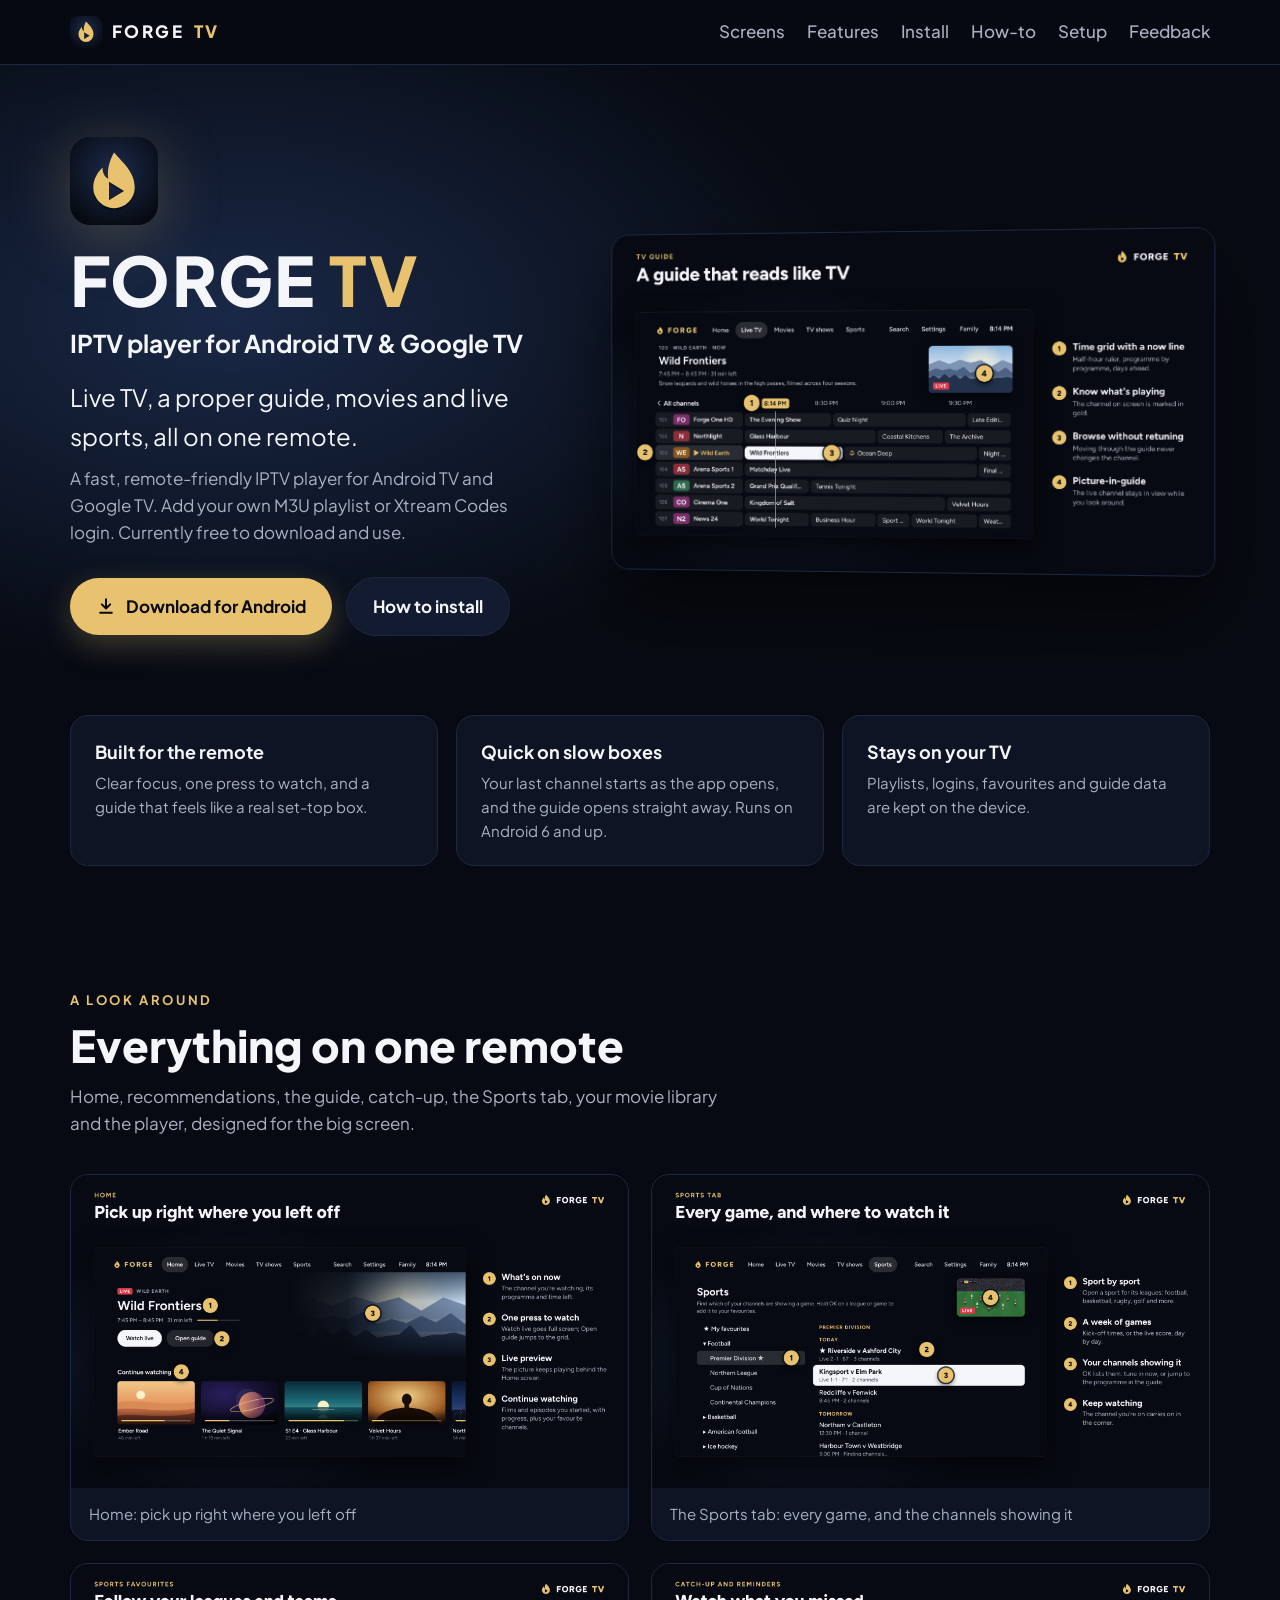
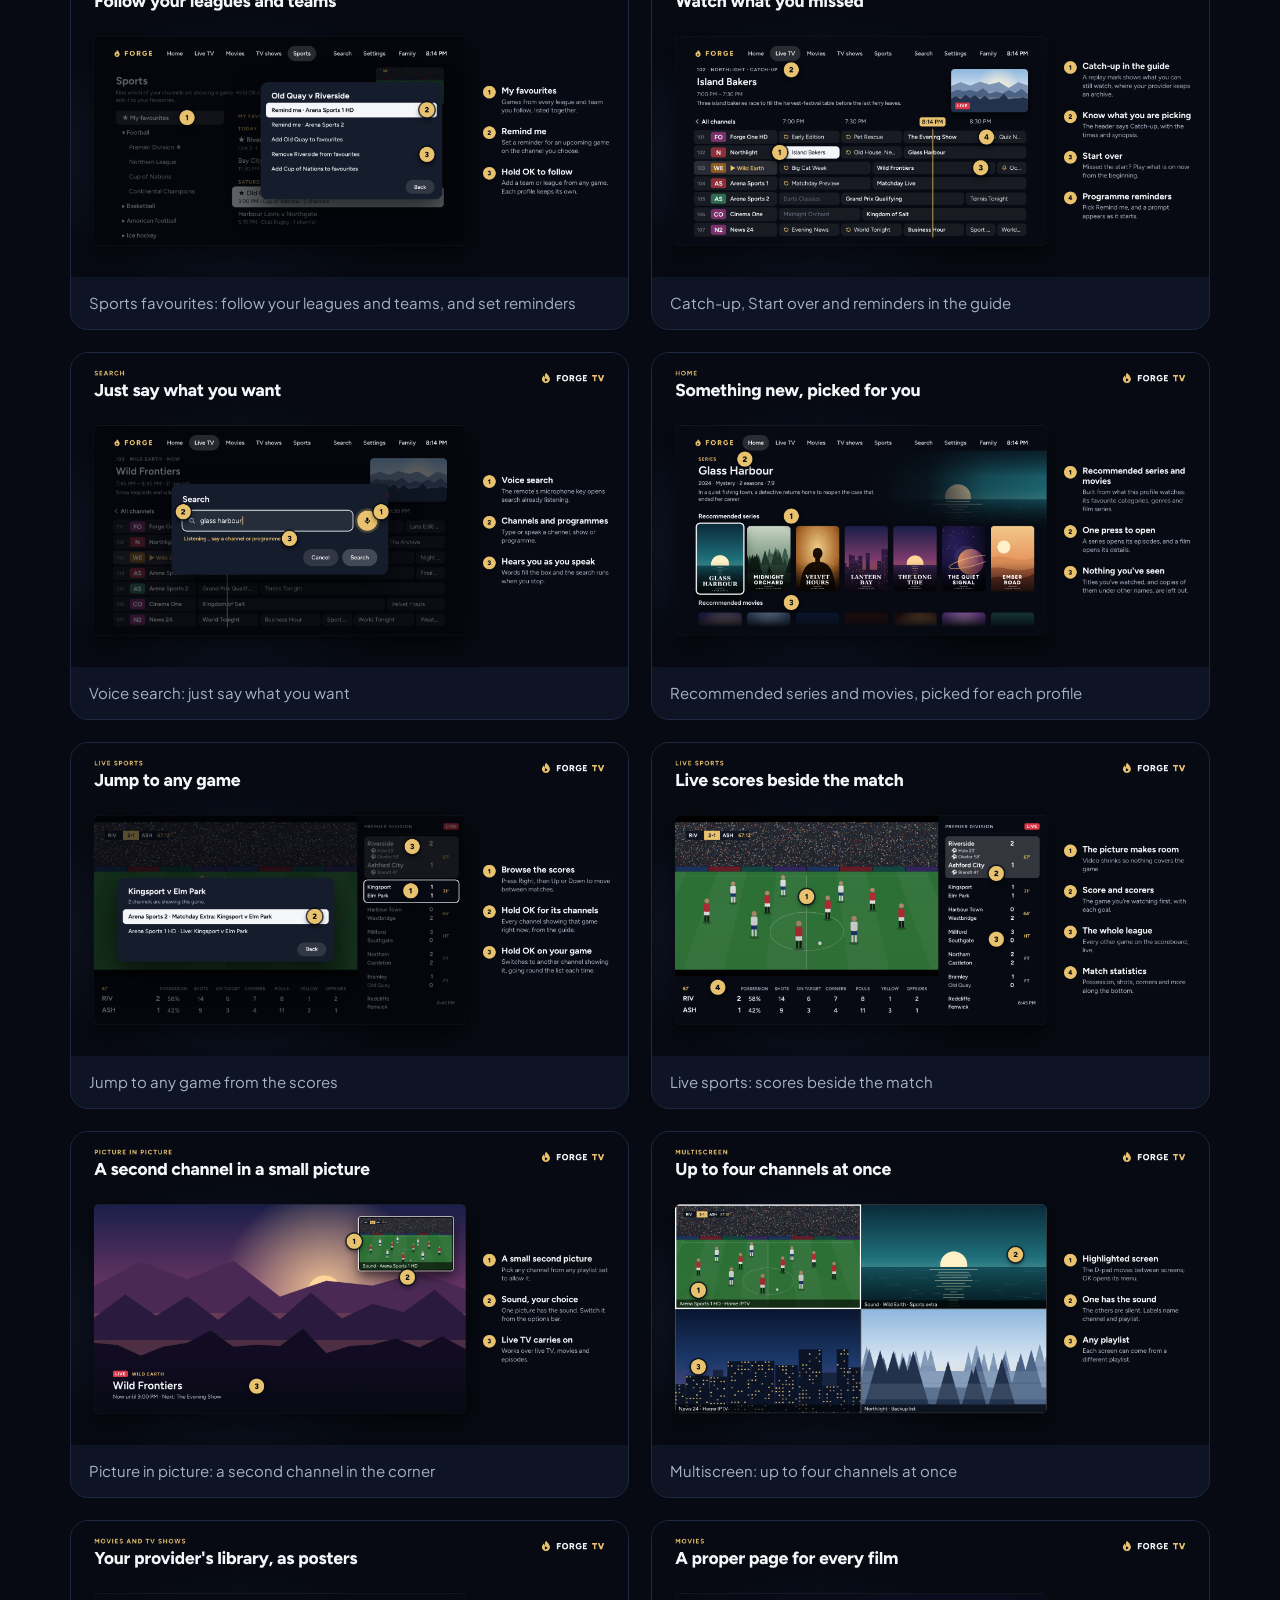
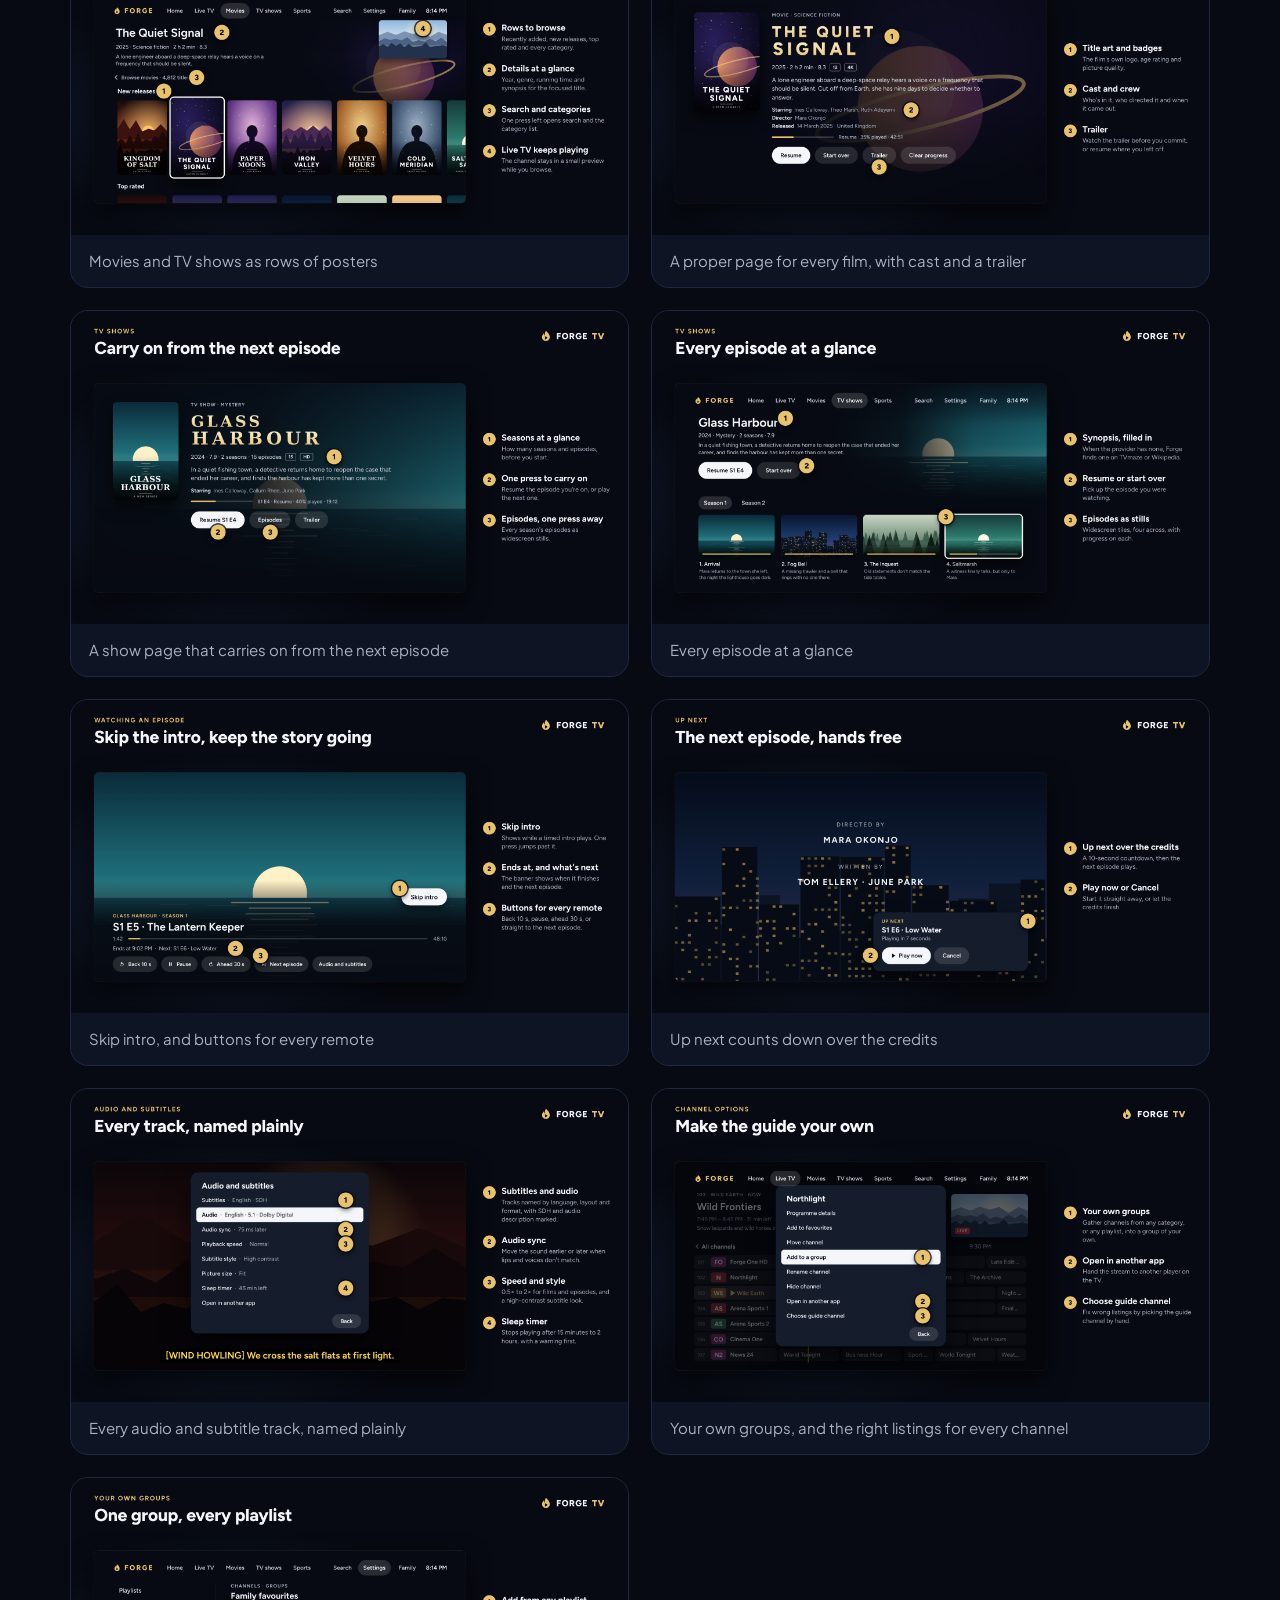
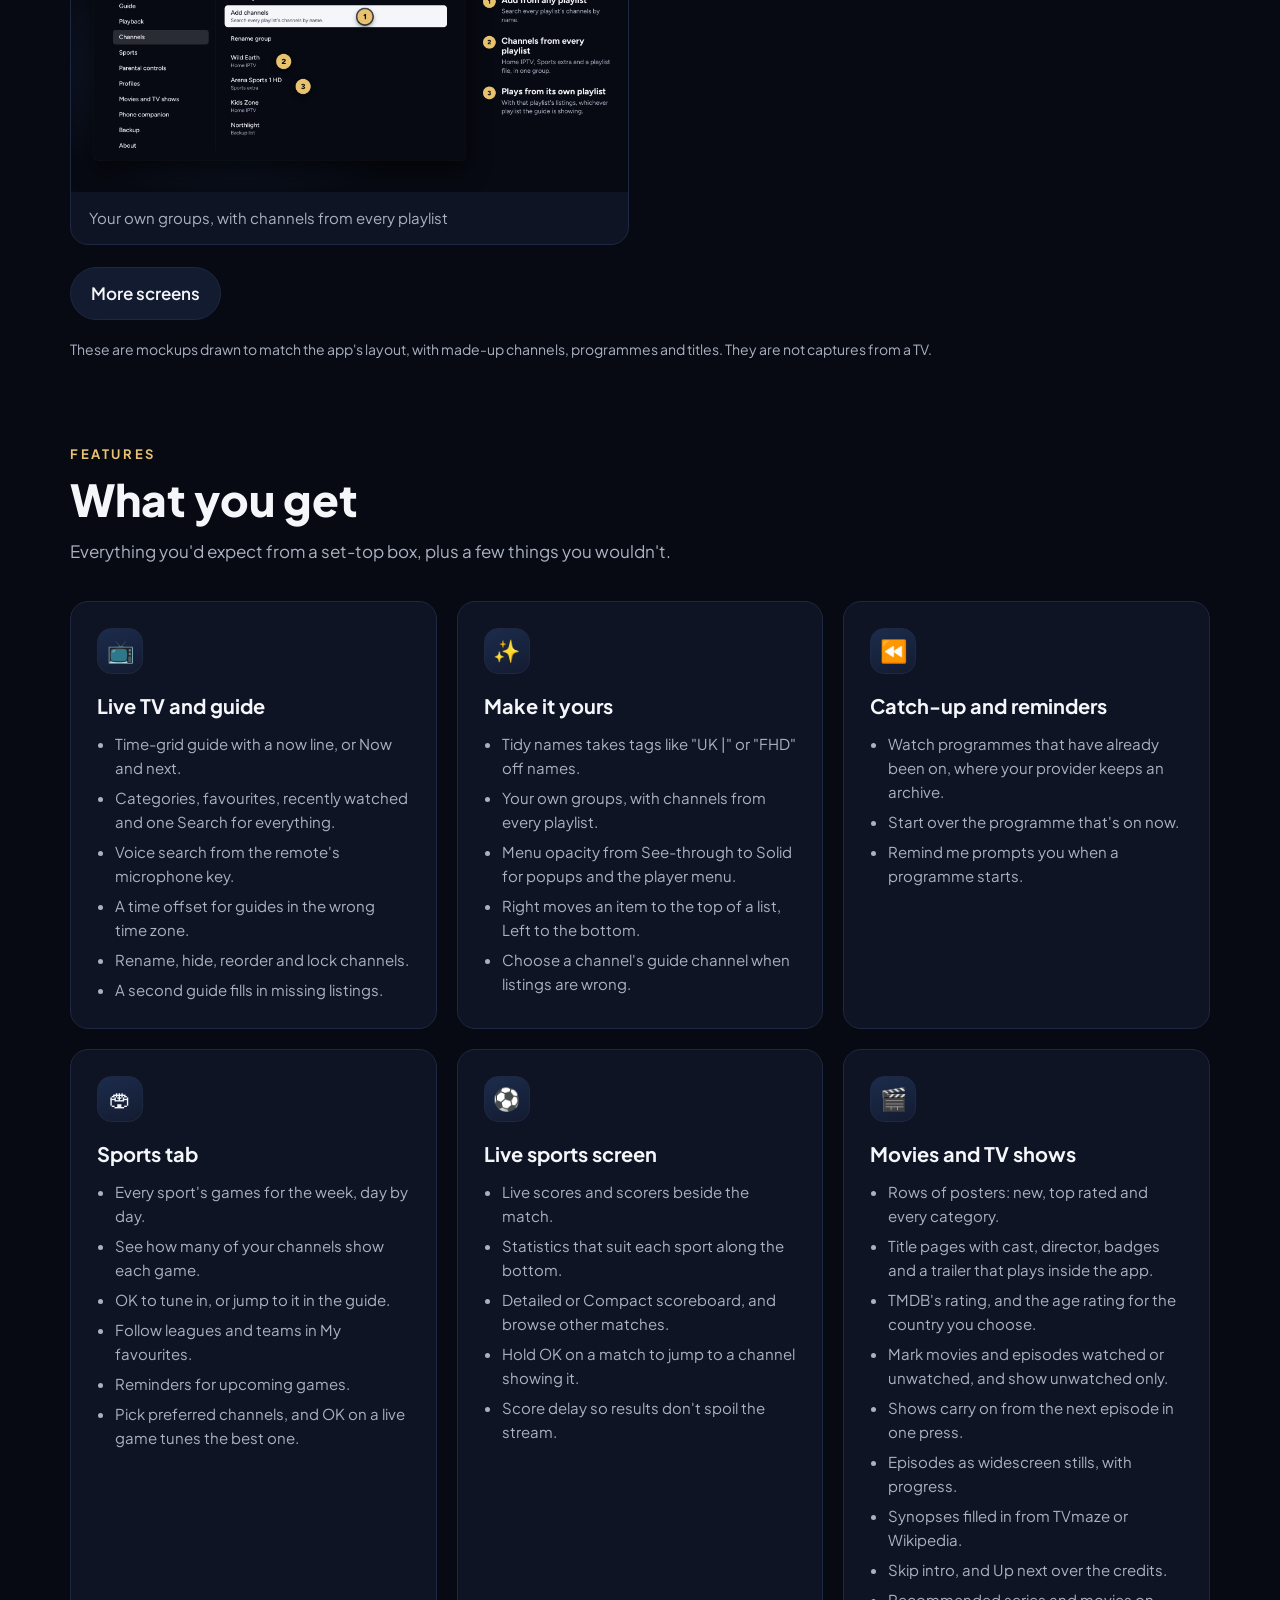
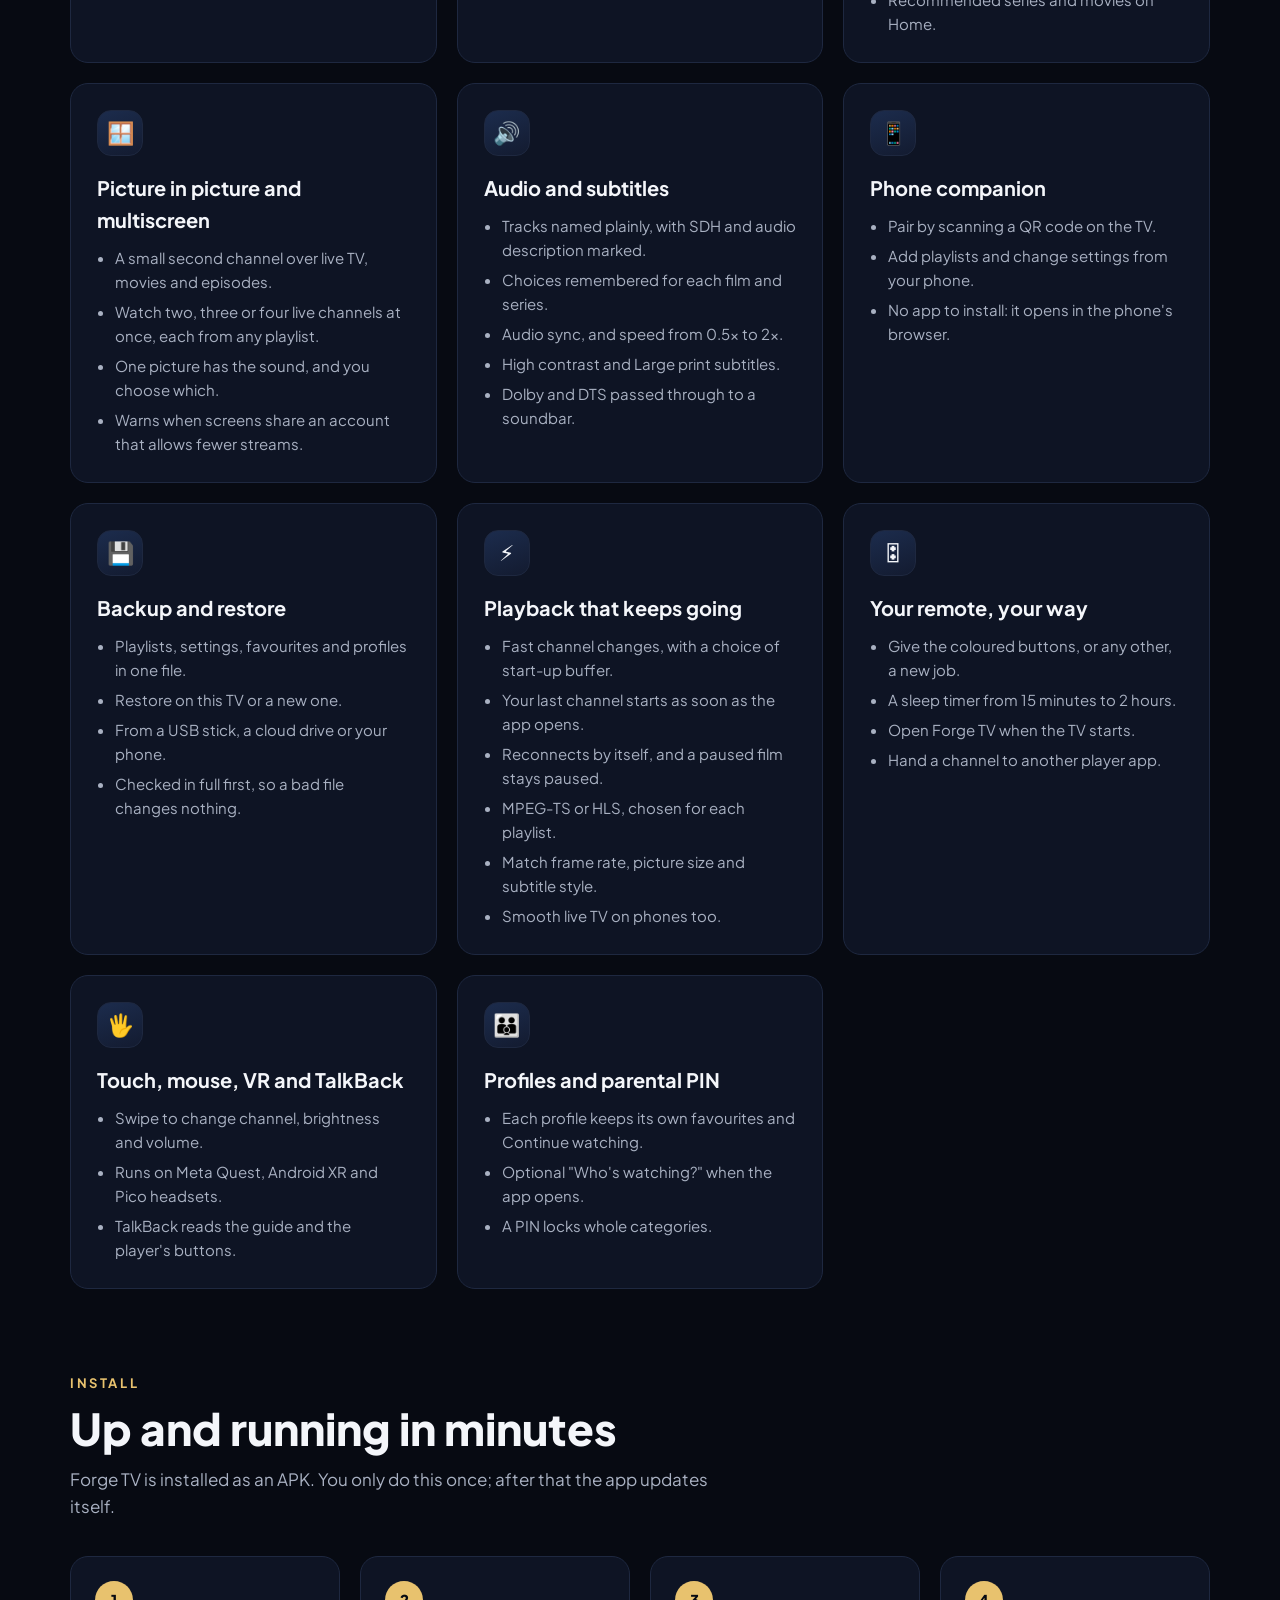
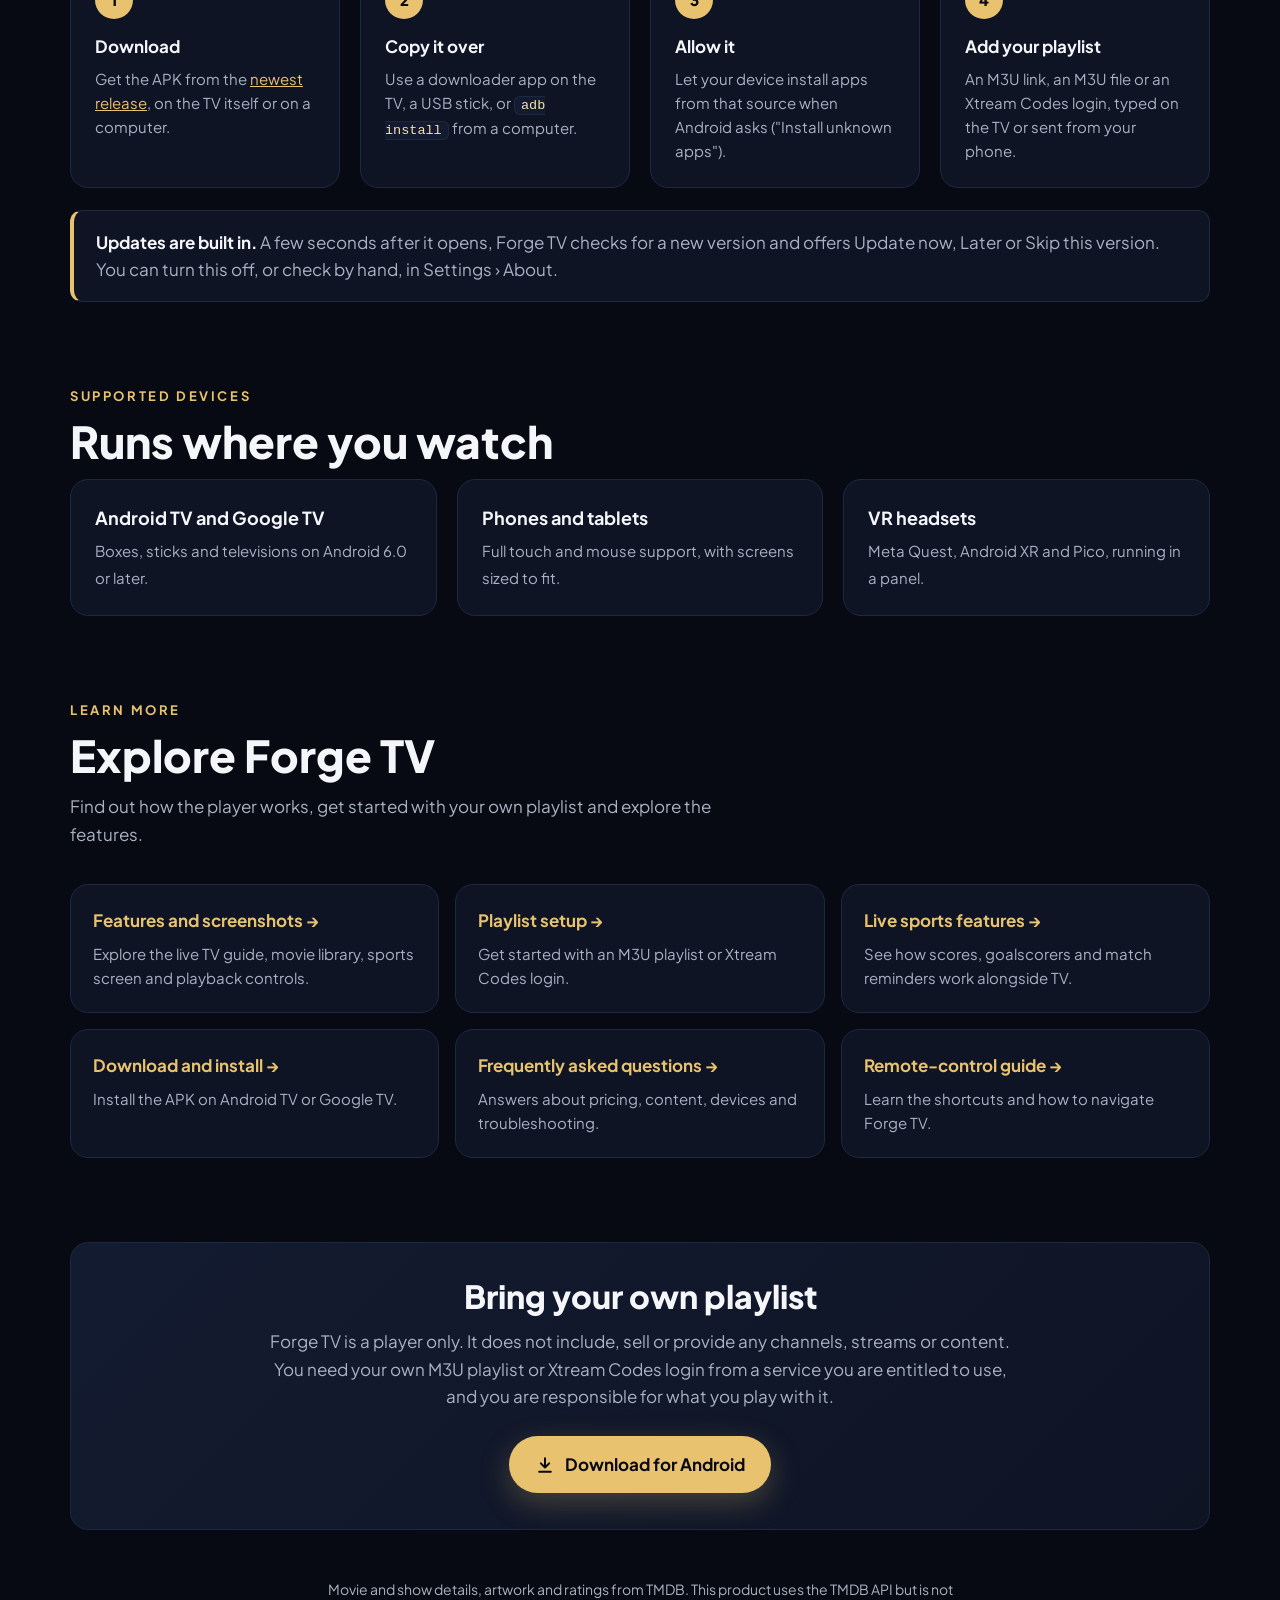
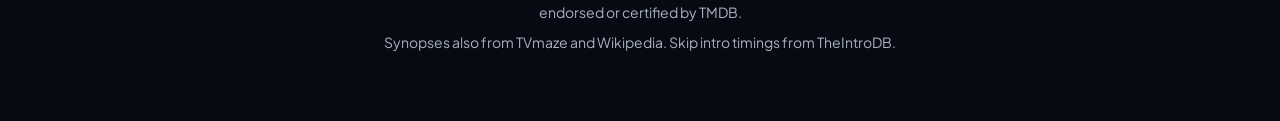
==== commit 9c7ad84b: "Merge pull request #8 from tomdonegan/claude/website-pip-multiscreen-mockups Add picture in picture " ====
--- a/docs/index.html
+++ b/docs/index.html
@@ -312,6 +312,8 @@
           <figure><button type="button" class="screenshot-trigger" aria-label="Enlarge screenshot: Home with Recommended series and Recommended movies rows"><img src="images/recommended.png" alt="Home with Recommended series and Recommended movies rows" loading="lazy" decoding="async" width="1920" height="1080"></button><figcaption>Recommended series and movies, picked for each profile</figcaption></figure>
           <figure><button type="button" class="screenshot-trigger" aria-label="Enlarge screenshot: Holding OK on a match lists the channels showing it"><img src="images/sports-channels.png" alt="Holding OK on a match lists the channels showing it" loading="lazy" decoding="async" width="1920" height="1080"></button><figcaption>Jump to any game from the scores</figcaption></figure>
           <figure><button type="button" class="screenshot-trigger" aria-label="Enlarge screenshot: Live sports: scores beside the match"><img src="images/live-sports.png" alt="Live sports: scores beside the match" loading="lazy" decoding="async" width="1920" height="1080"></button><figcaption>Live sports: scores beside the match</figcaption></figure>
+          <figure><button type="button" class="screenshot-trigger" aria-label="Enlarge screenshot: Picture in picture: a small second channel over live TV"><img src="images/picture-in-picture.png" alt="Picture in picture: a small second channel over live TV" loading="lazy" decoding="async" width="1920" height="1080"></button><figcaption>Picture in picture: a second channel in the corner</figcaption></figure>
+          <figure><button type="button" class="screenshot-trigger" aria-label="Enlarge screenshot: Multiscreen: four live channels at once"><img src="images/multiscreen.png" alt="Multiscreen: four live channels at once" loading="lazy" decoding="async" width="1920" height="1080"></button><figcaption>Multiscreen: up to four channels at once</figcaption></figure>
           <figure><button type="button" class="screenshot-trigger" aria-label="Enlarge screenshot: Movies and TV shows as rows of posters"><img src="images/movies.png" alt="Movies and TV shows as rows of posters" loading="lazy" decoding="async" width="1920" height="1080"></button><figcaption>Movies and TV shows as rows of posters</figcaption></figure>
           <figure><button type="button" class="screenshot-trigger" aria-label="Enlarge screenshot: A proper page for every film, with cast and a trailer"><img src="images/movie-details.png" alt="A proper page for every film, with cast and a trailer" loading="lazy" decoding="async" width="1920" height="1080"></button><figcaption>A proper page for every film, with cast and a trailer</figcaption></figure>
           <figure><button type="button" class="screenshot-trigger" aria-label="Enlarge screenshot: A show page that carries on from the next episode"><img src="images/show-details.png" alt="A show page that carries on from the next episode" loading="lazy" decoding="async" width="1920" height="1080"></button><figcaption>A show page that carries on from the next episode</figcaption></figure>
@@ -507,7 +509,7 @@
       <p class="lead">Forge TV is installed as an APK. You only do this once; after that the app updates itself.</p>
       <ol class="steps">
         <li><b>Download</b>Get the APK from the <a class="js-download" href="/downloads/forge-tv-latest.apk">newest release</a>, on the TV itself or on a computer.</li>
-        <li><b>Copy it over</b>Use <a href="/download.html#downloader">Downloader on Fire TV or Android TV</a>, a USB stick, or <code>adb install</code> from a computer.</li>
+        <li><b>Copy it over</b>Use a downloader app on the TV, a USB stick, or <code>adb install</code> from a computer.</li>
         <li><b>Allow it</b>Let your device install apps from that source when Android asks ("Install unknown apps").</li>
         <li><b>Add your playlist</b>An M3U link, an M3U file or an Xtream Codes login, typed on the TV or sent from your phone.</li>
       </ol>
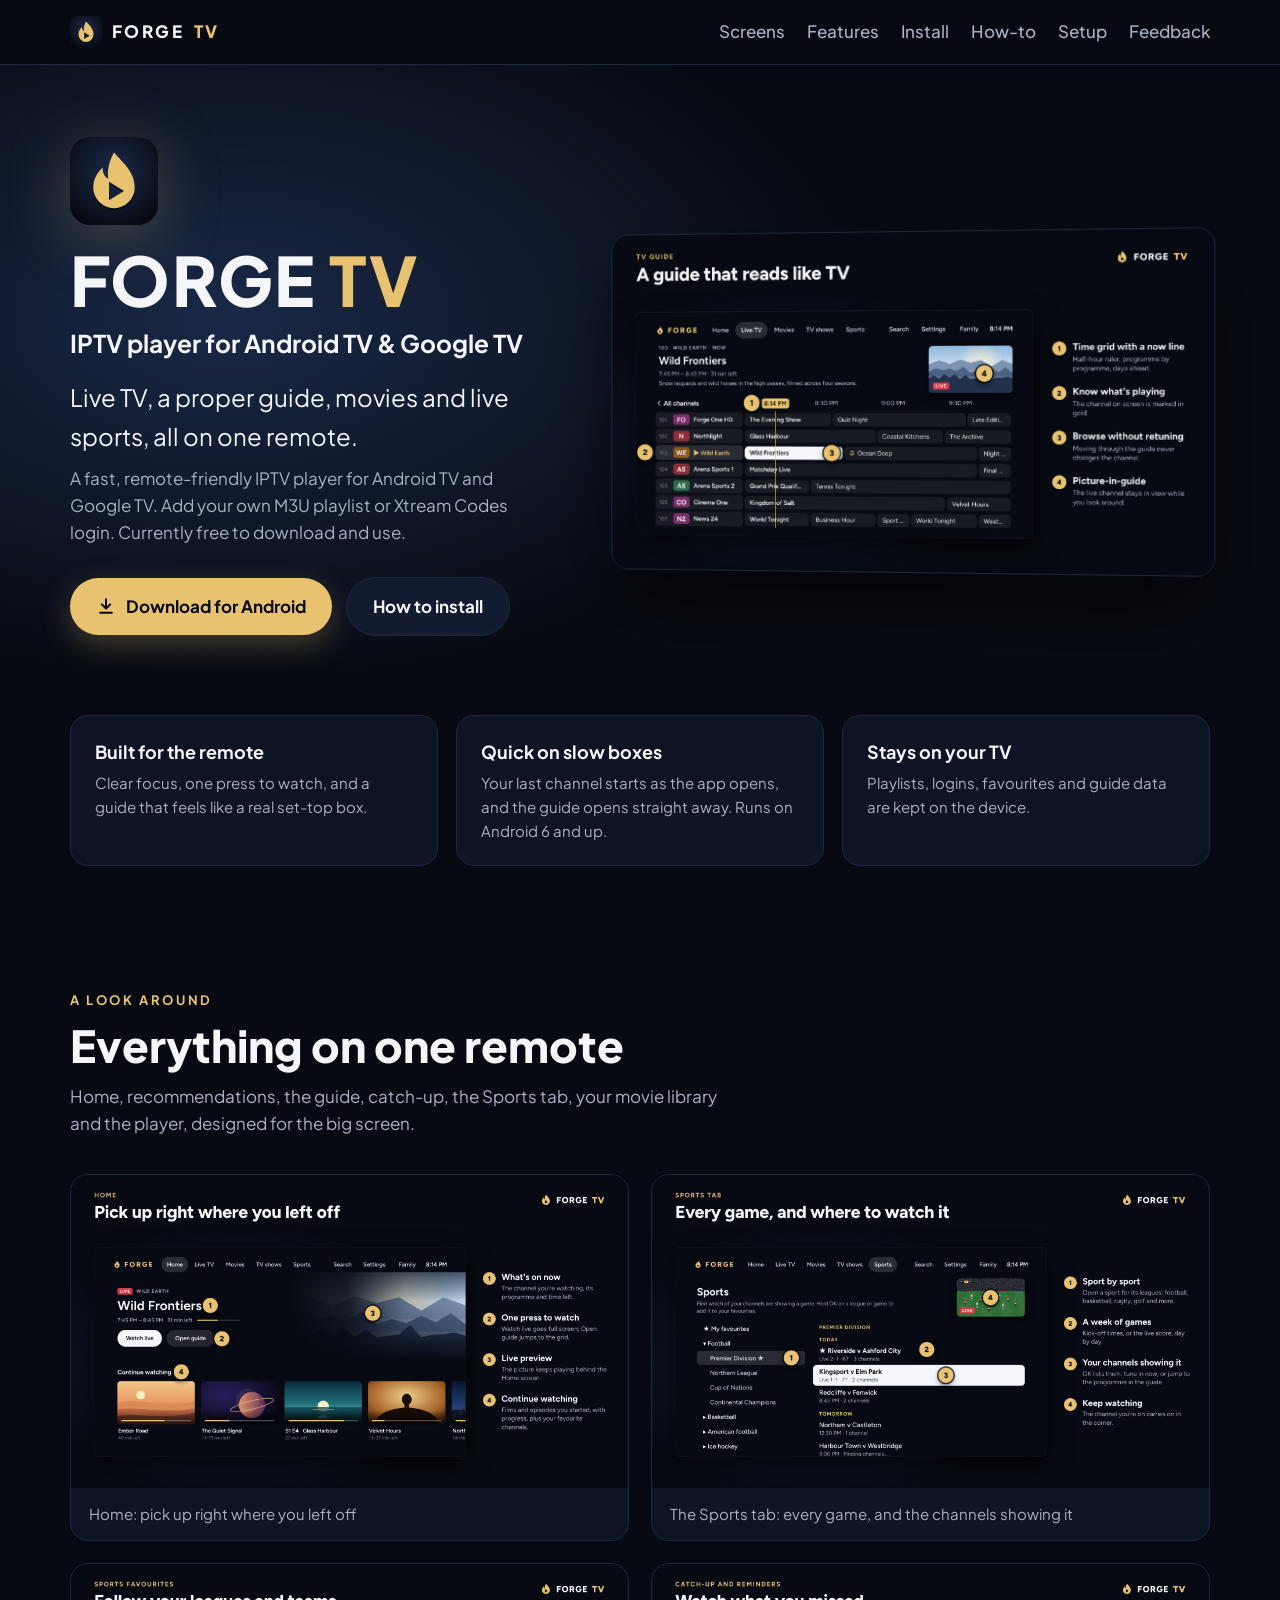
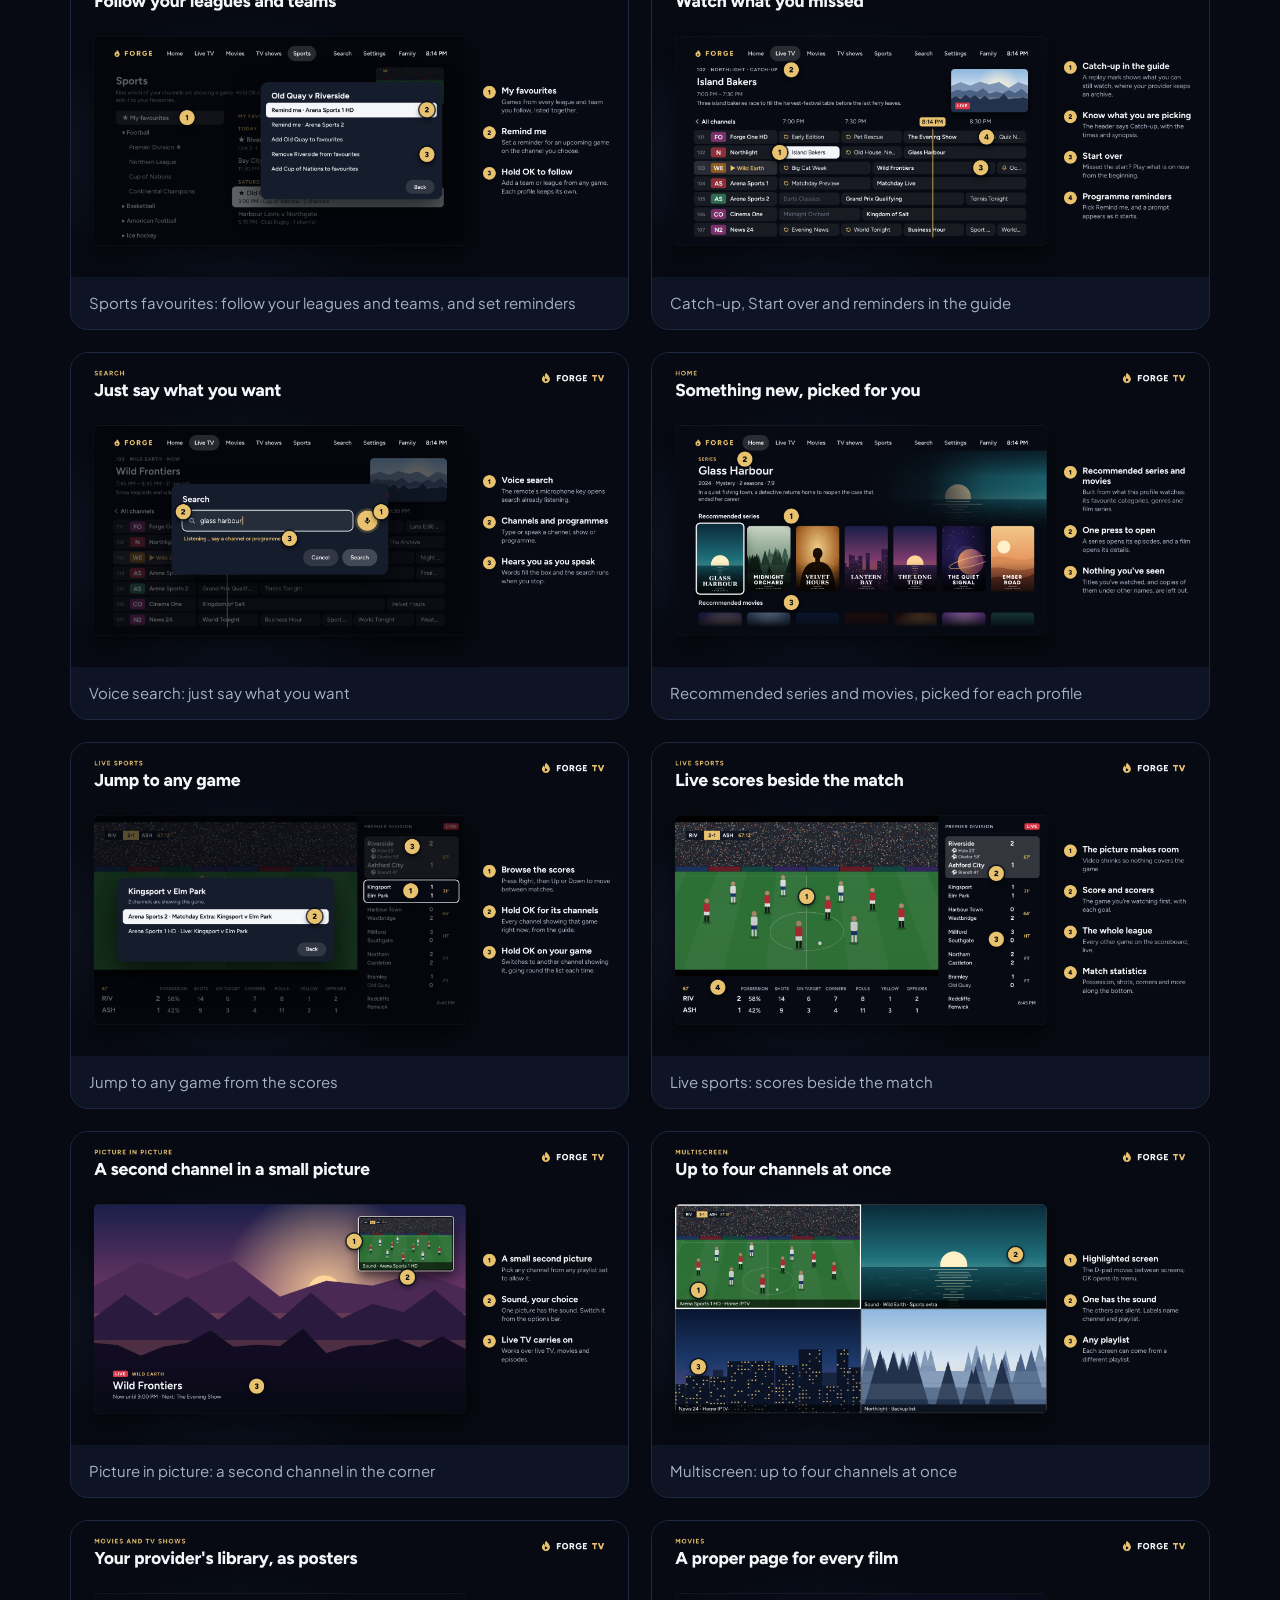
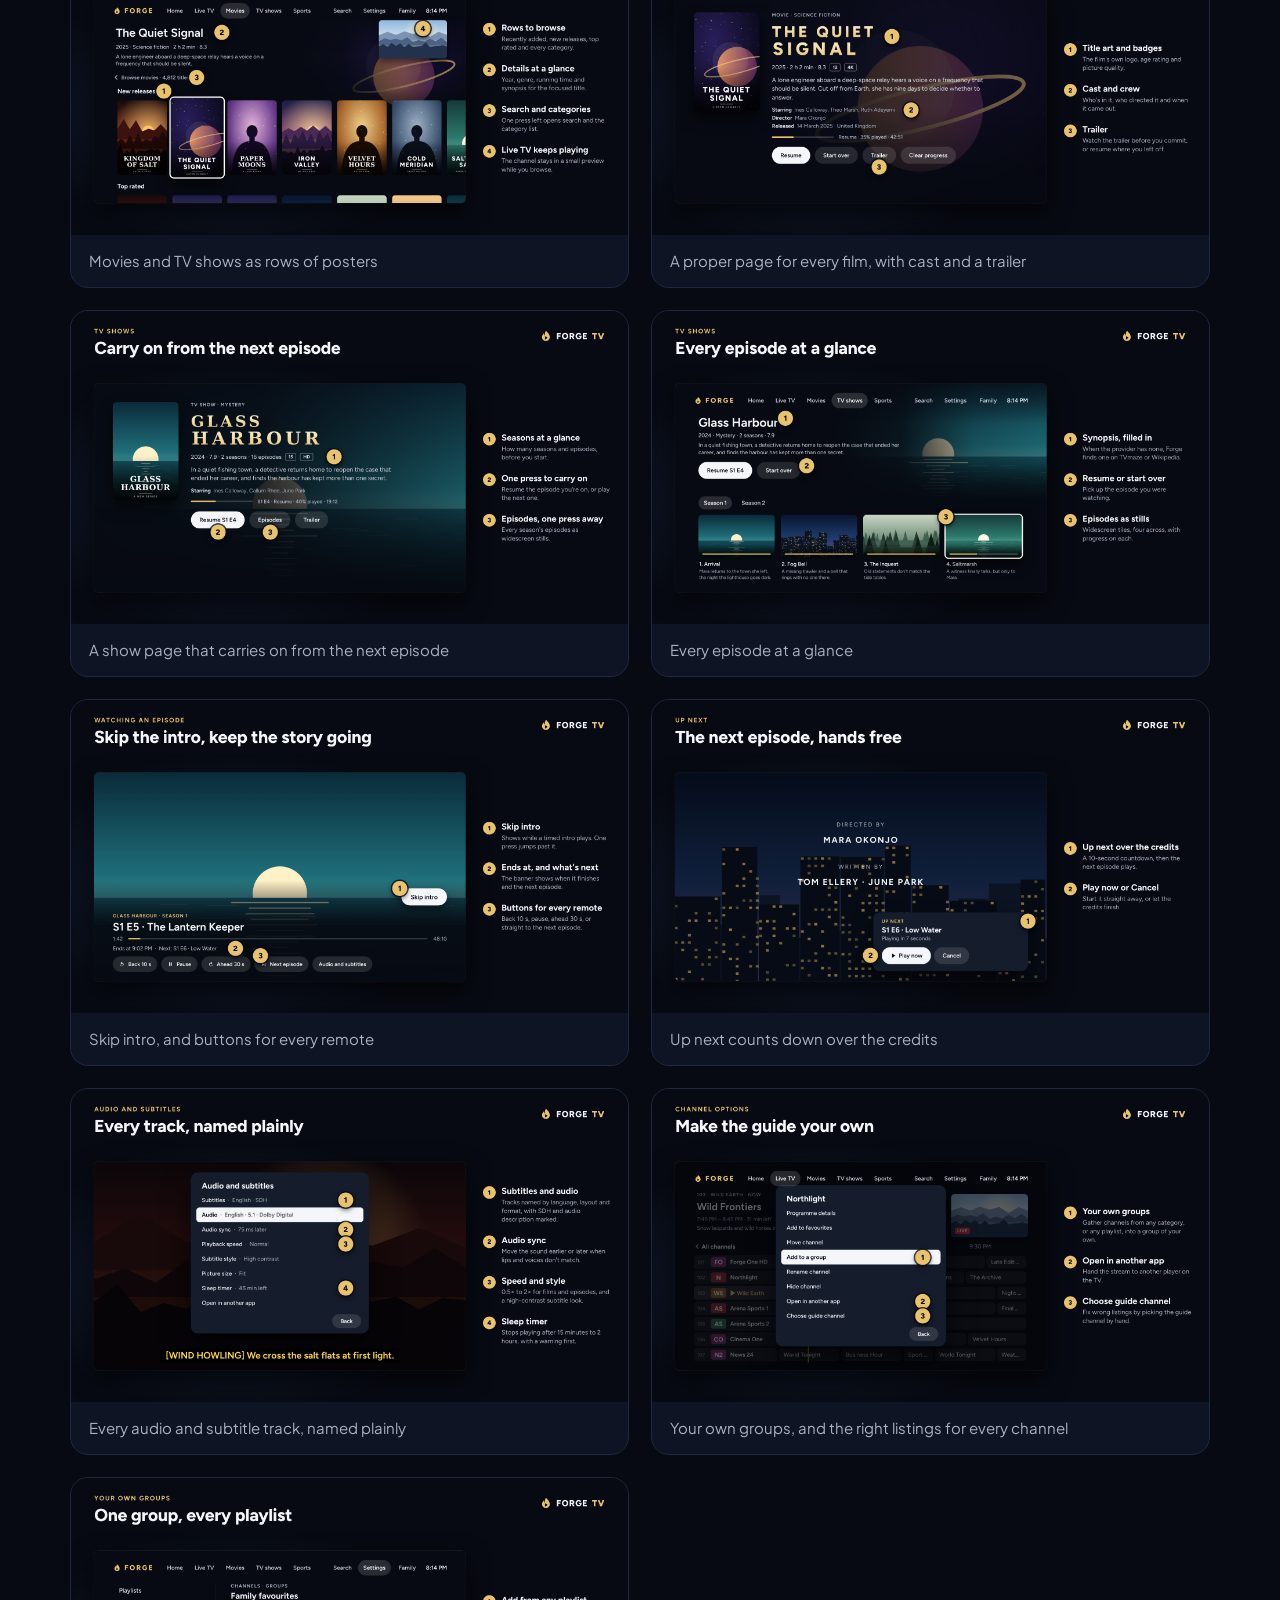
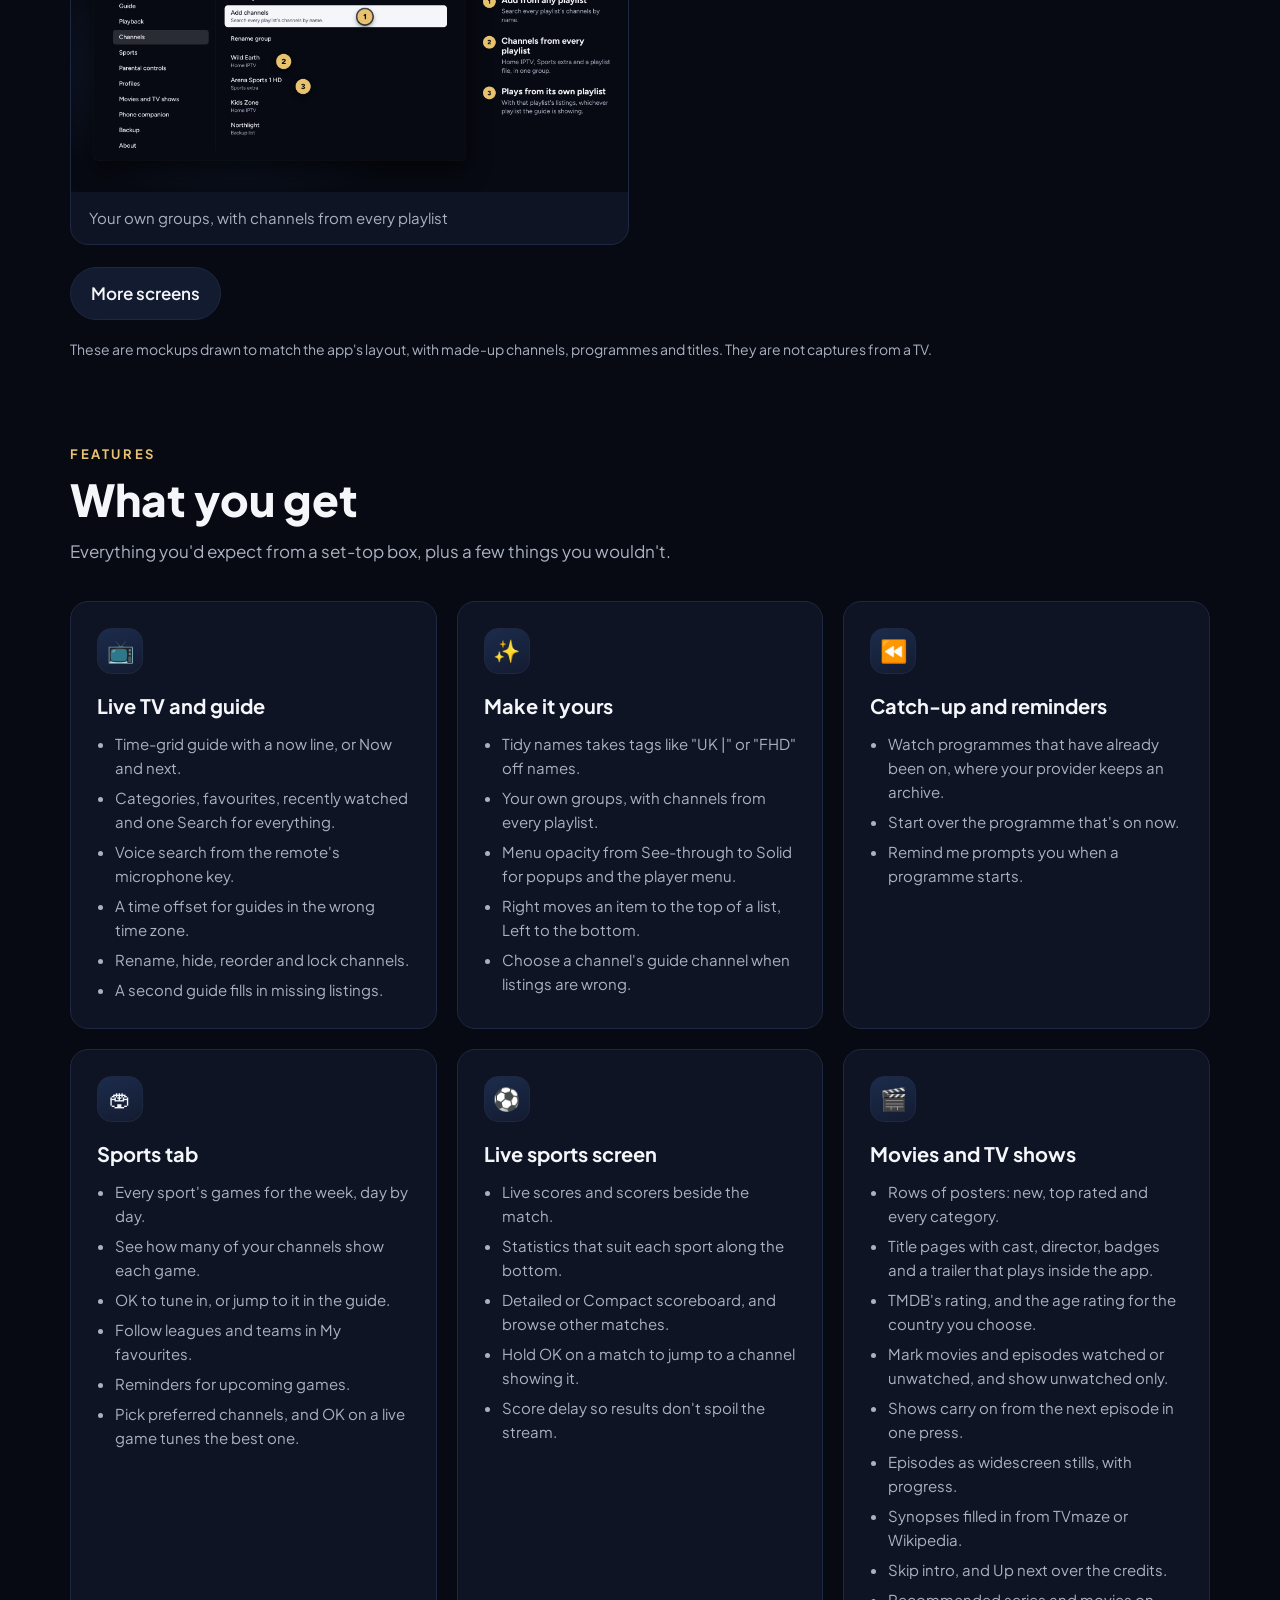
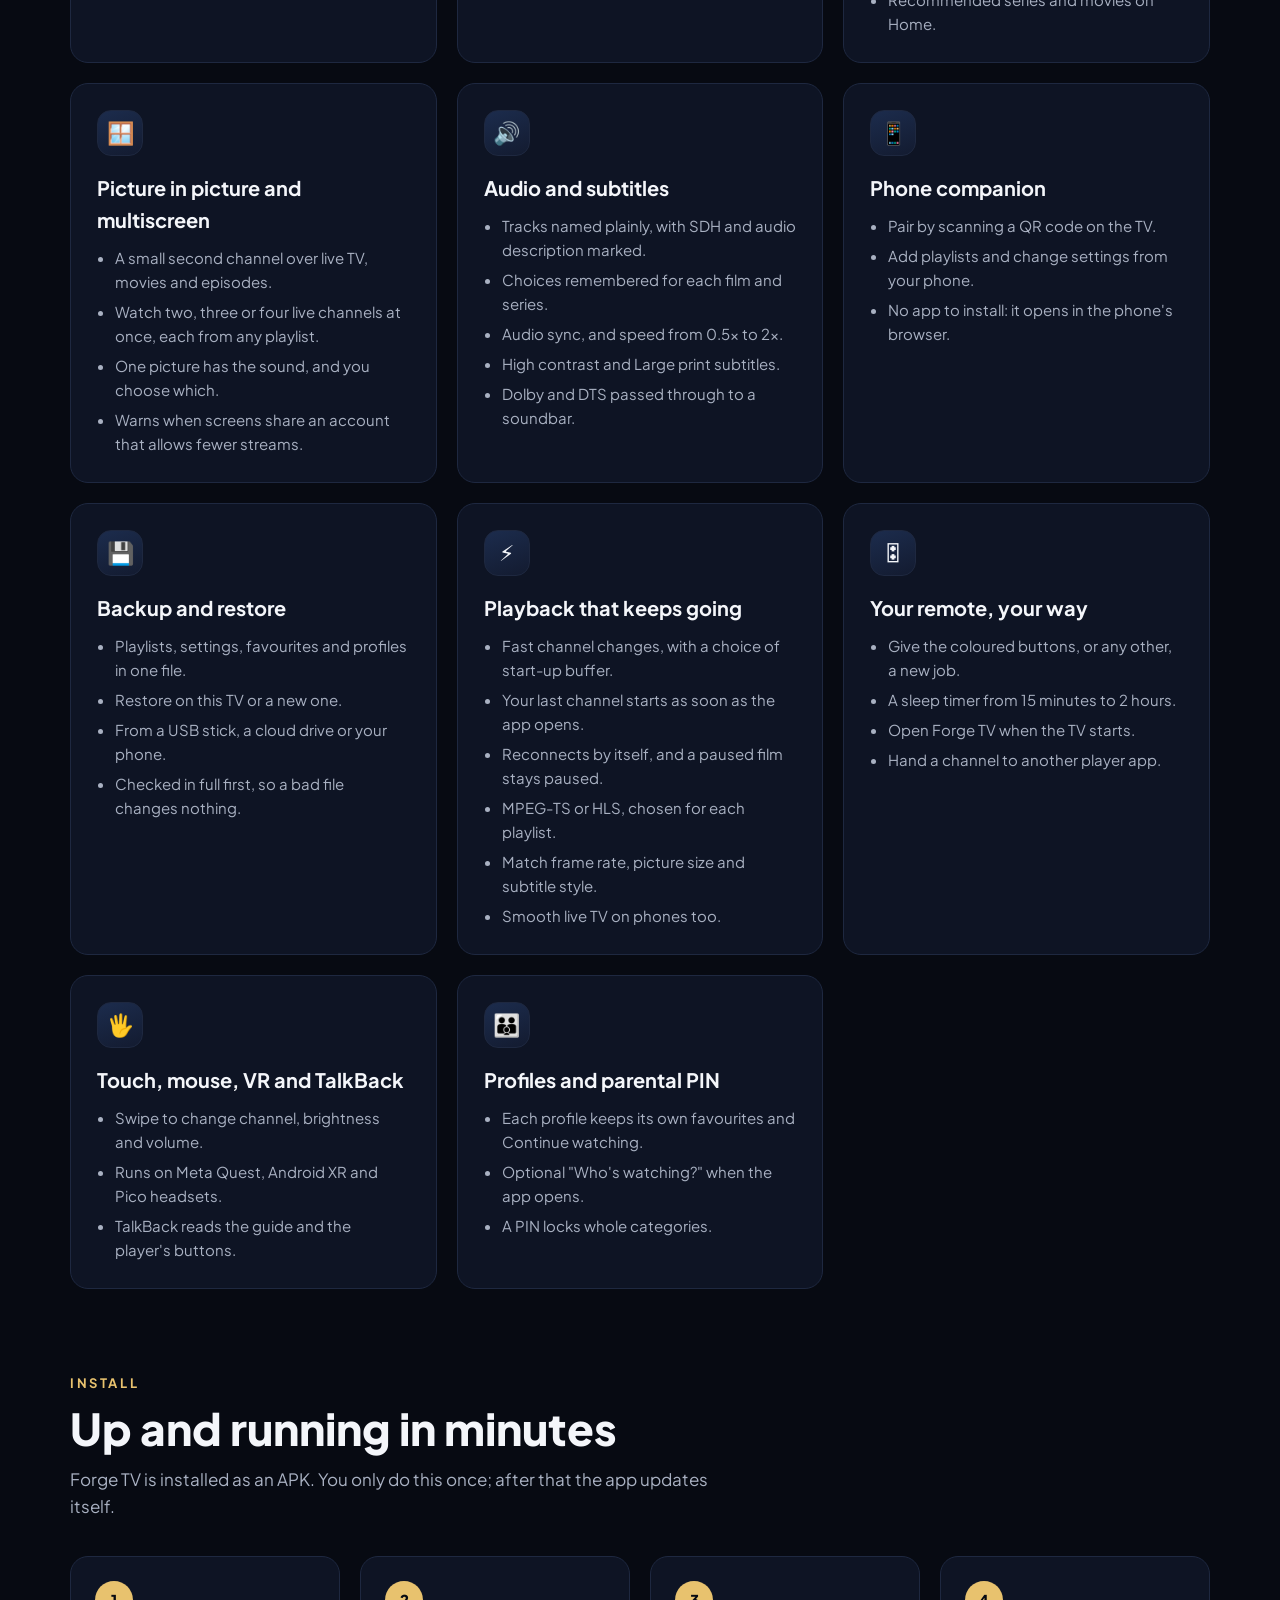
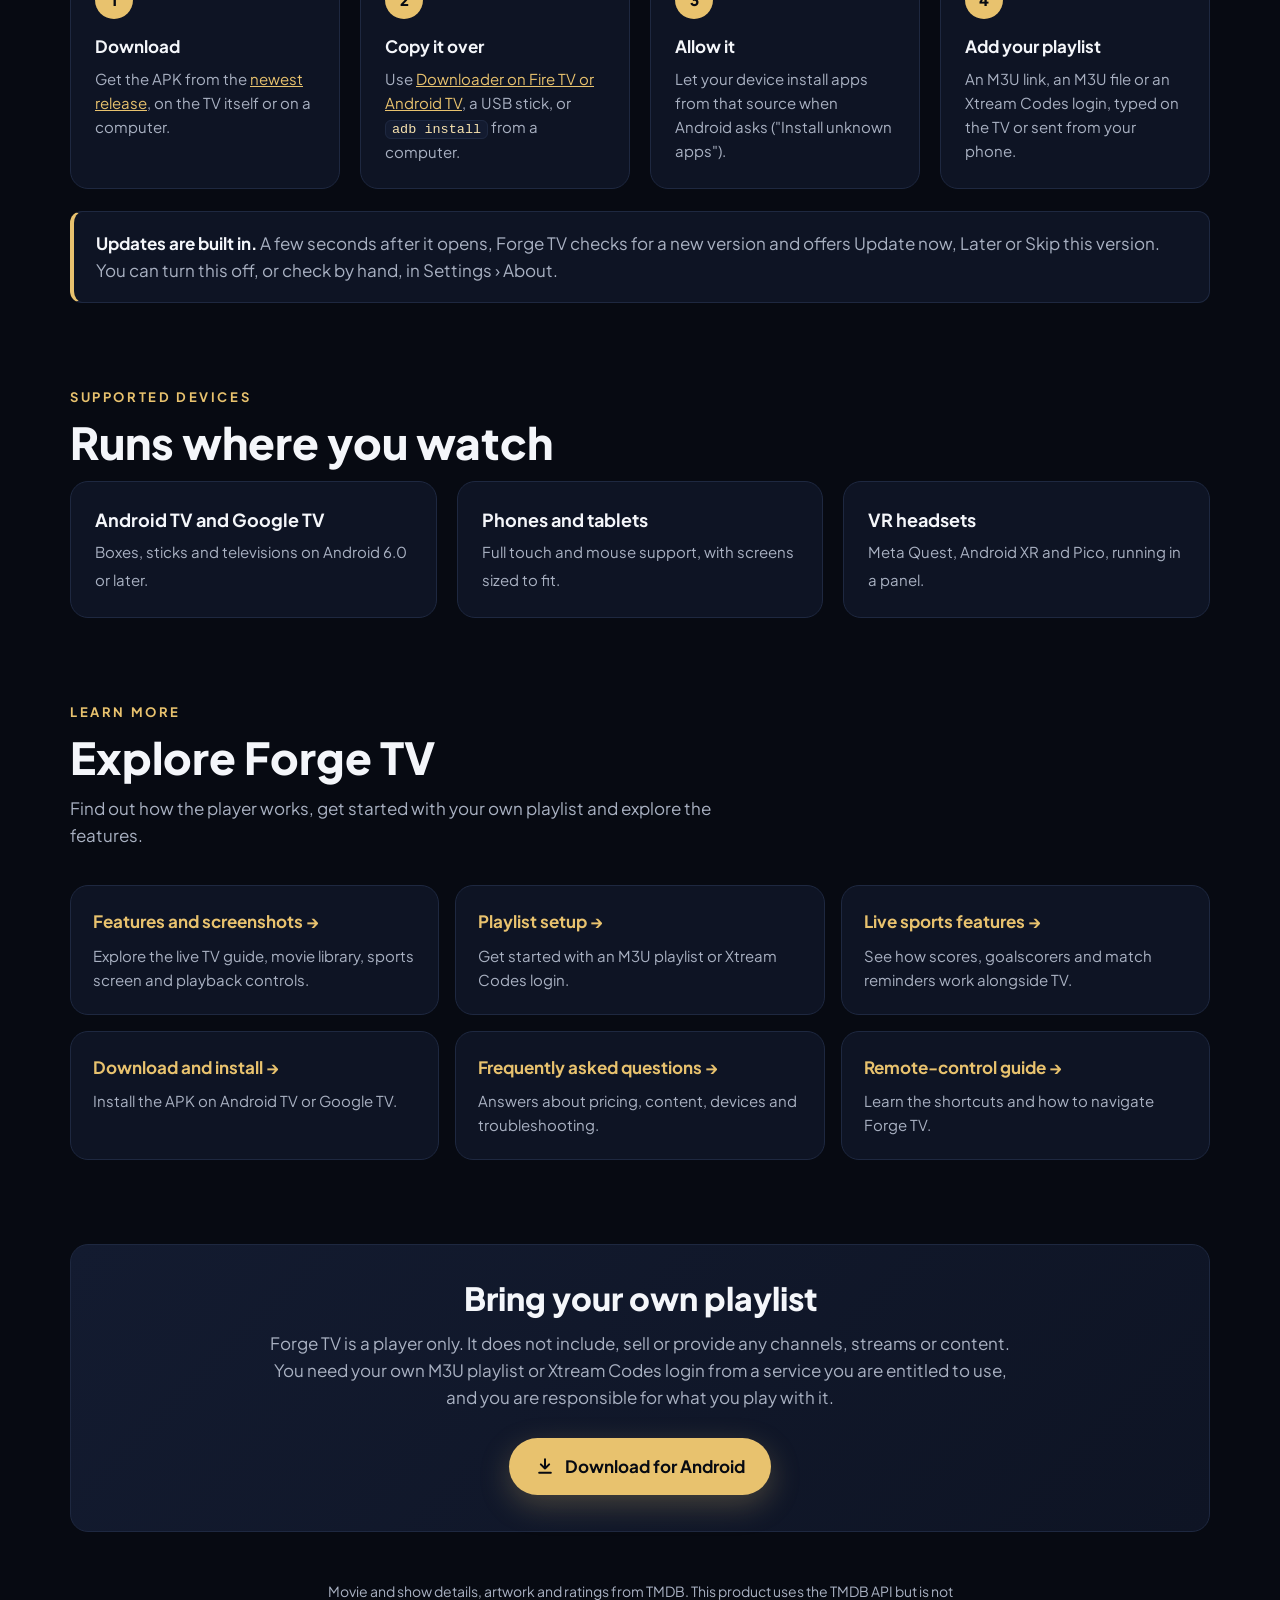
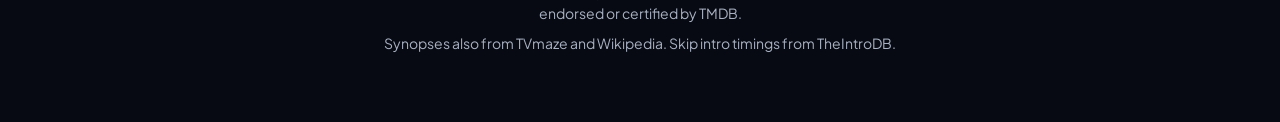
==== commit 8bd10e0e: "Merge pull request #9 from tomdonegan/claude/downloader-install-section Add Downloader install steps" ====
--- a/docs/index.html
+++ b/docs/index.html
@@ -509,7 +509,7 @@
       <p class="lead">Forge TV is installed as an APK. You only do this once; after that the app updates itself.</p>
       <ol class="steps">
         <li><b>Download</b>Get the APK from the <a class="js-download" href="/downloads/forge-tv-latest.apk">newest release</a>, on the TV itself or on a computer.</li>
-        <li><b>Copy it over</b>Use a downloader app on the TV, a USB stick, or <code>adb install</code> from a computer.</li>
+        <li><b>Copy it over</b>Use <a href="/download.html#downloader">Downloader on Fire TV or Android TV</a>, a USB stick, or <code>adb install</code> from a computer.</li>
         <li><b>Allow it</b>Let your device install apps from that source when Android asks ("Install unknown apps").</li>
         <li><b>Add your playlist</b>An M3U link, an M3U file or an Xtream Codes login, typed on the TV or sent from your phone.</li>
       </ol>
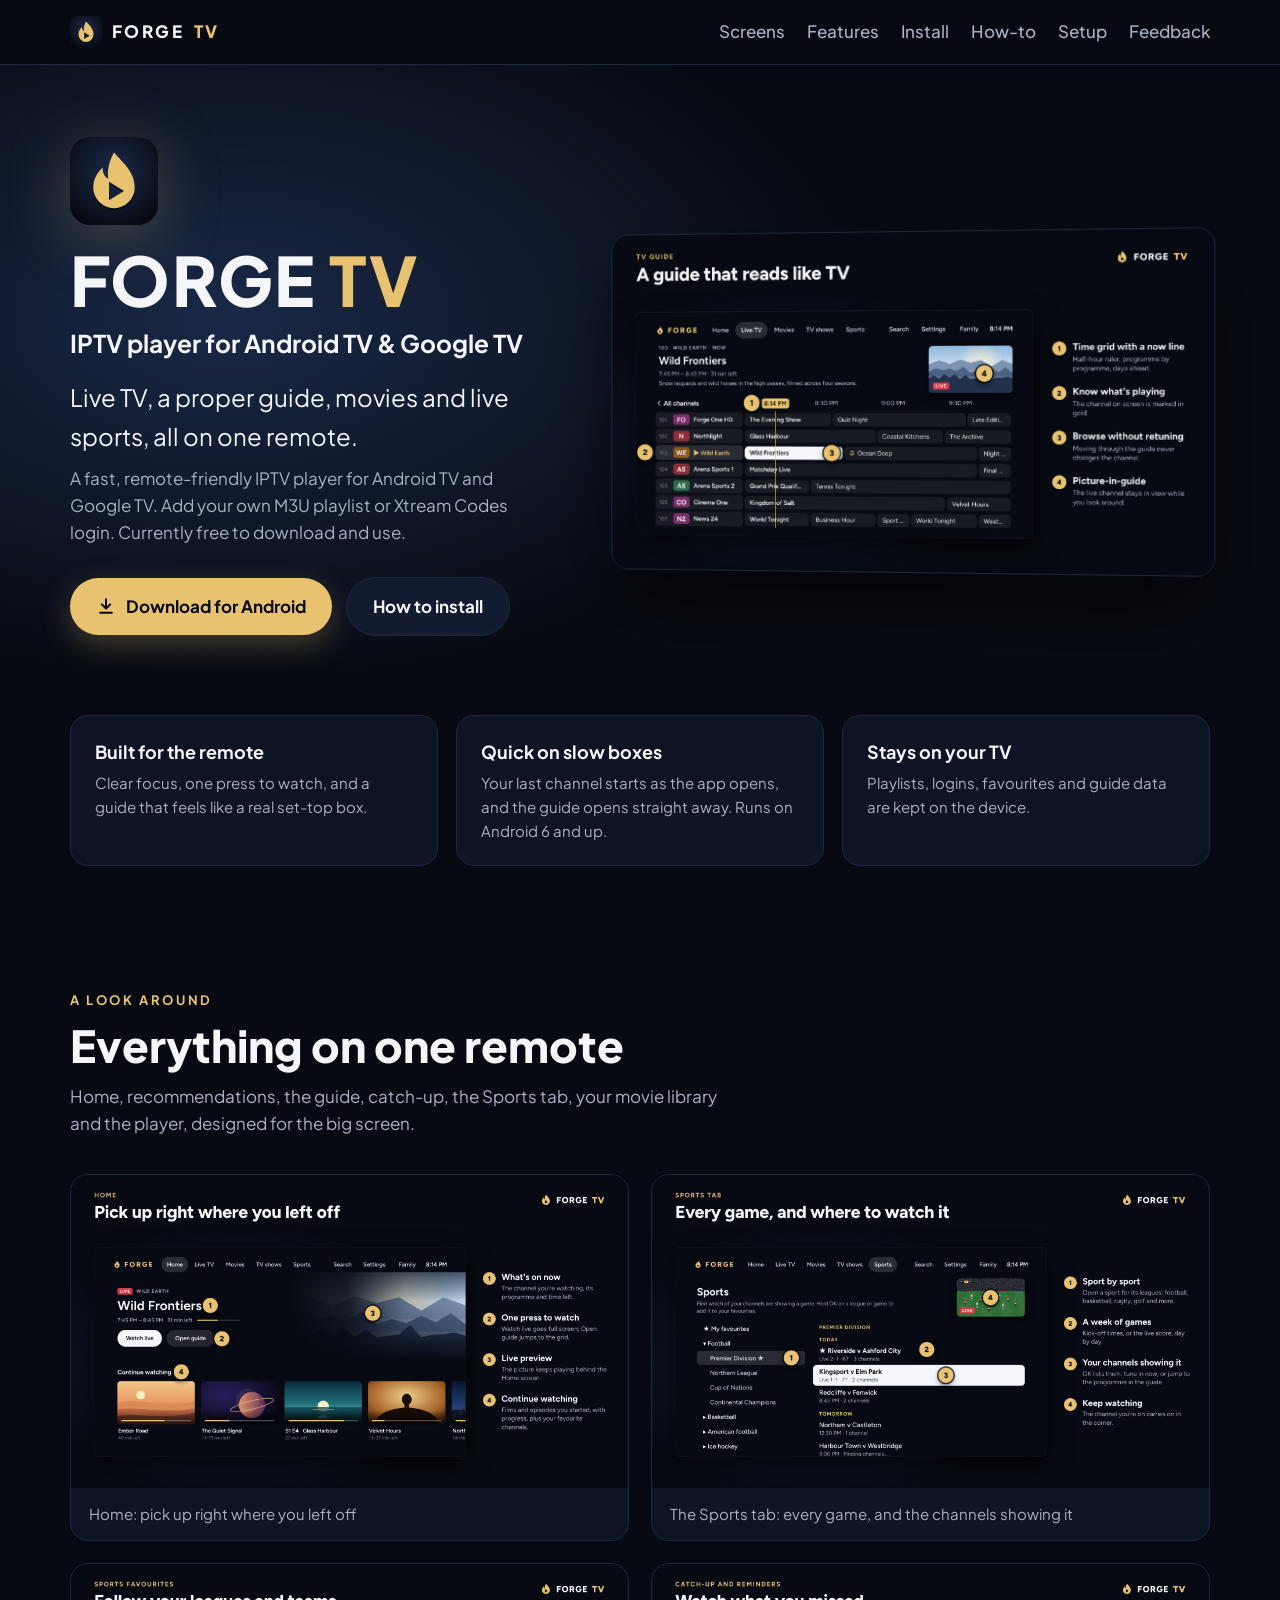
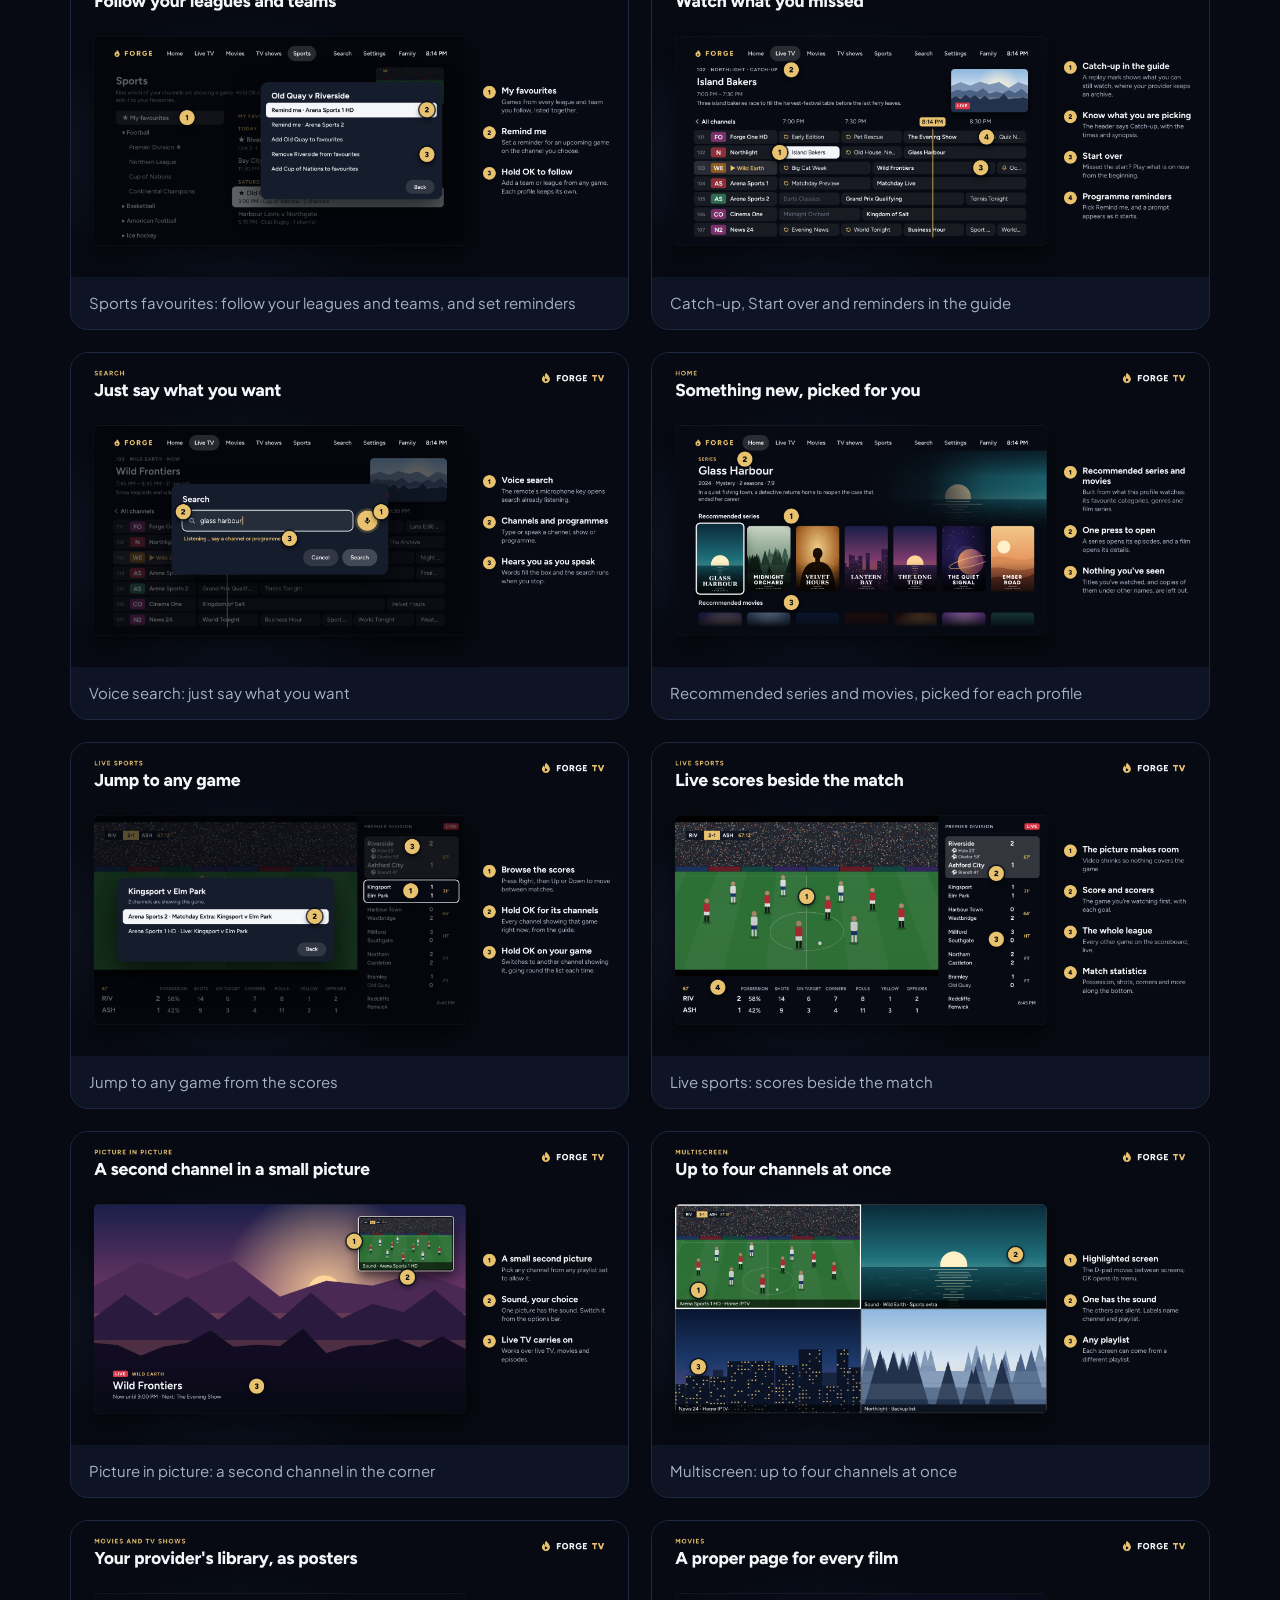
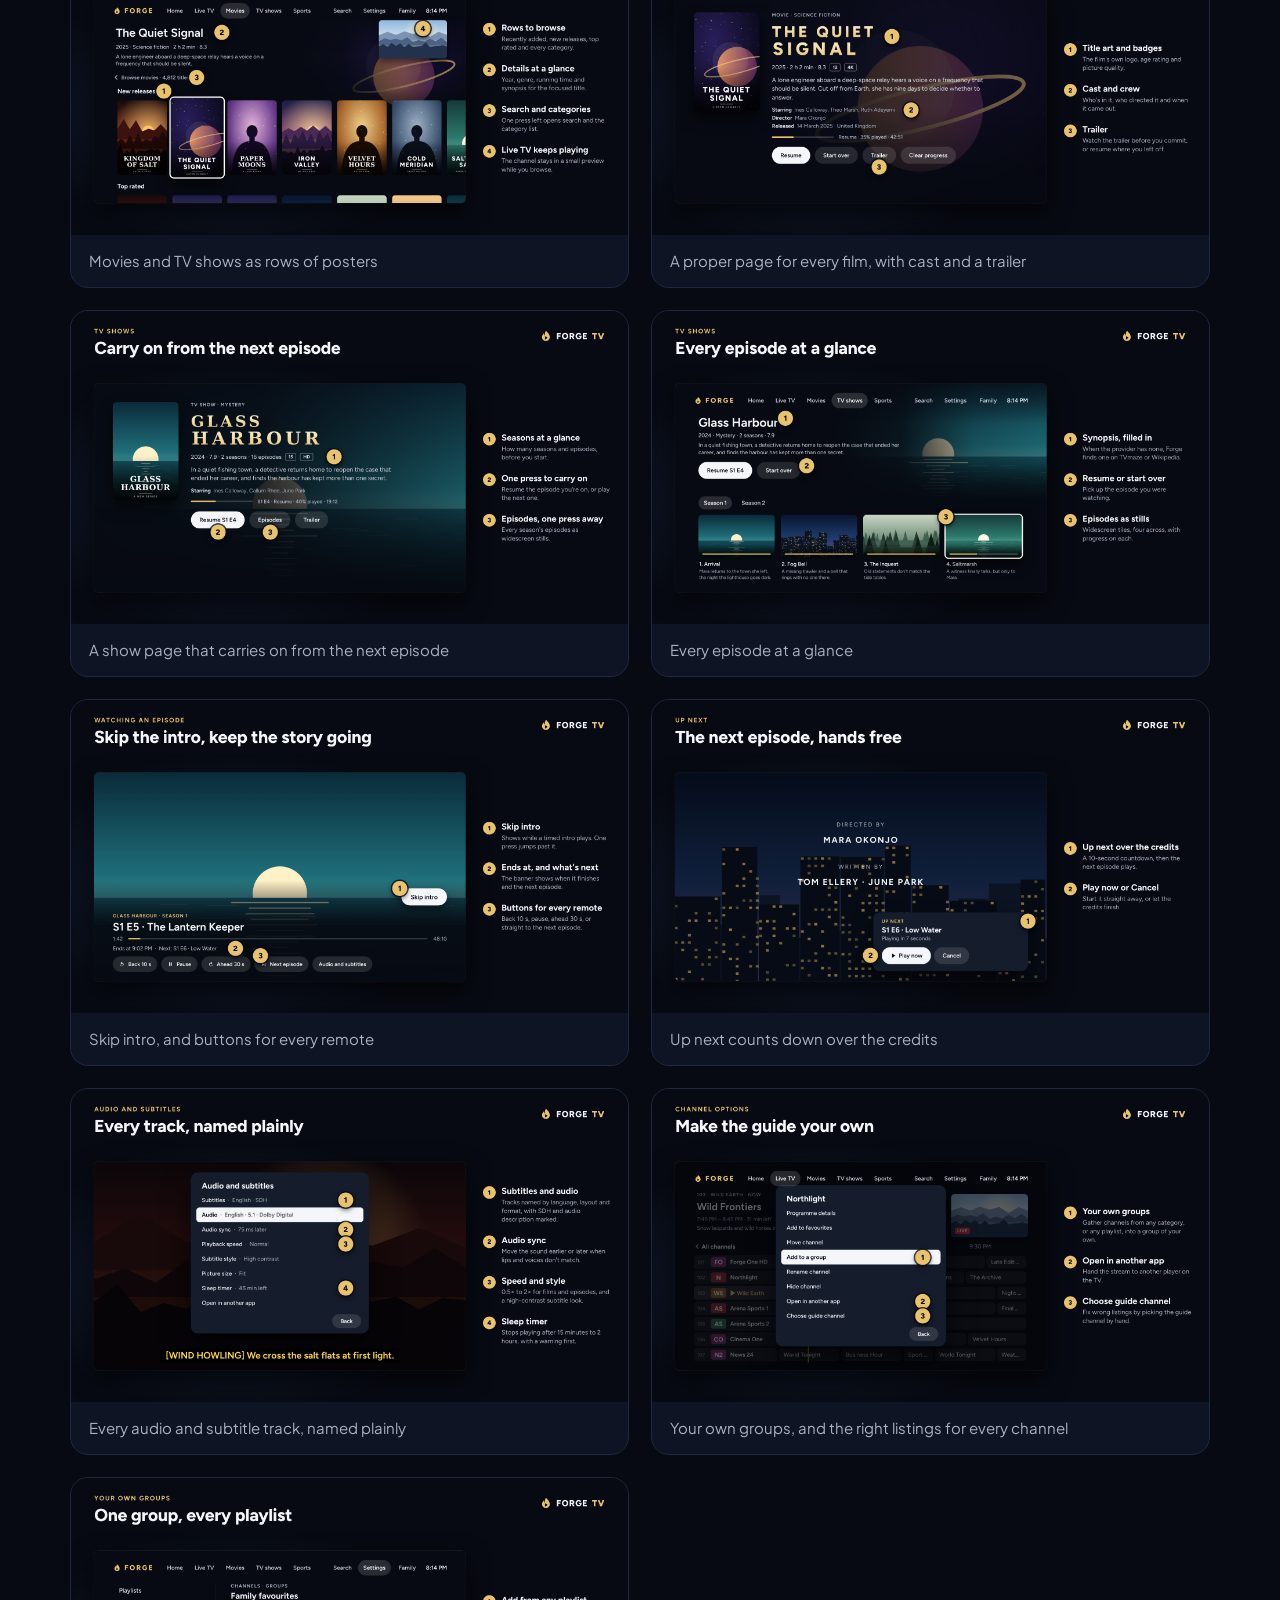
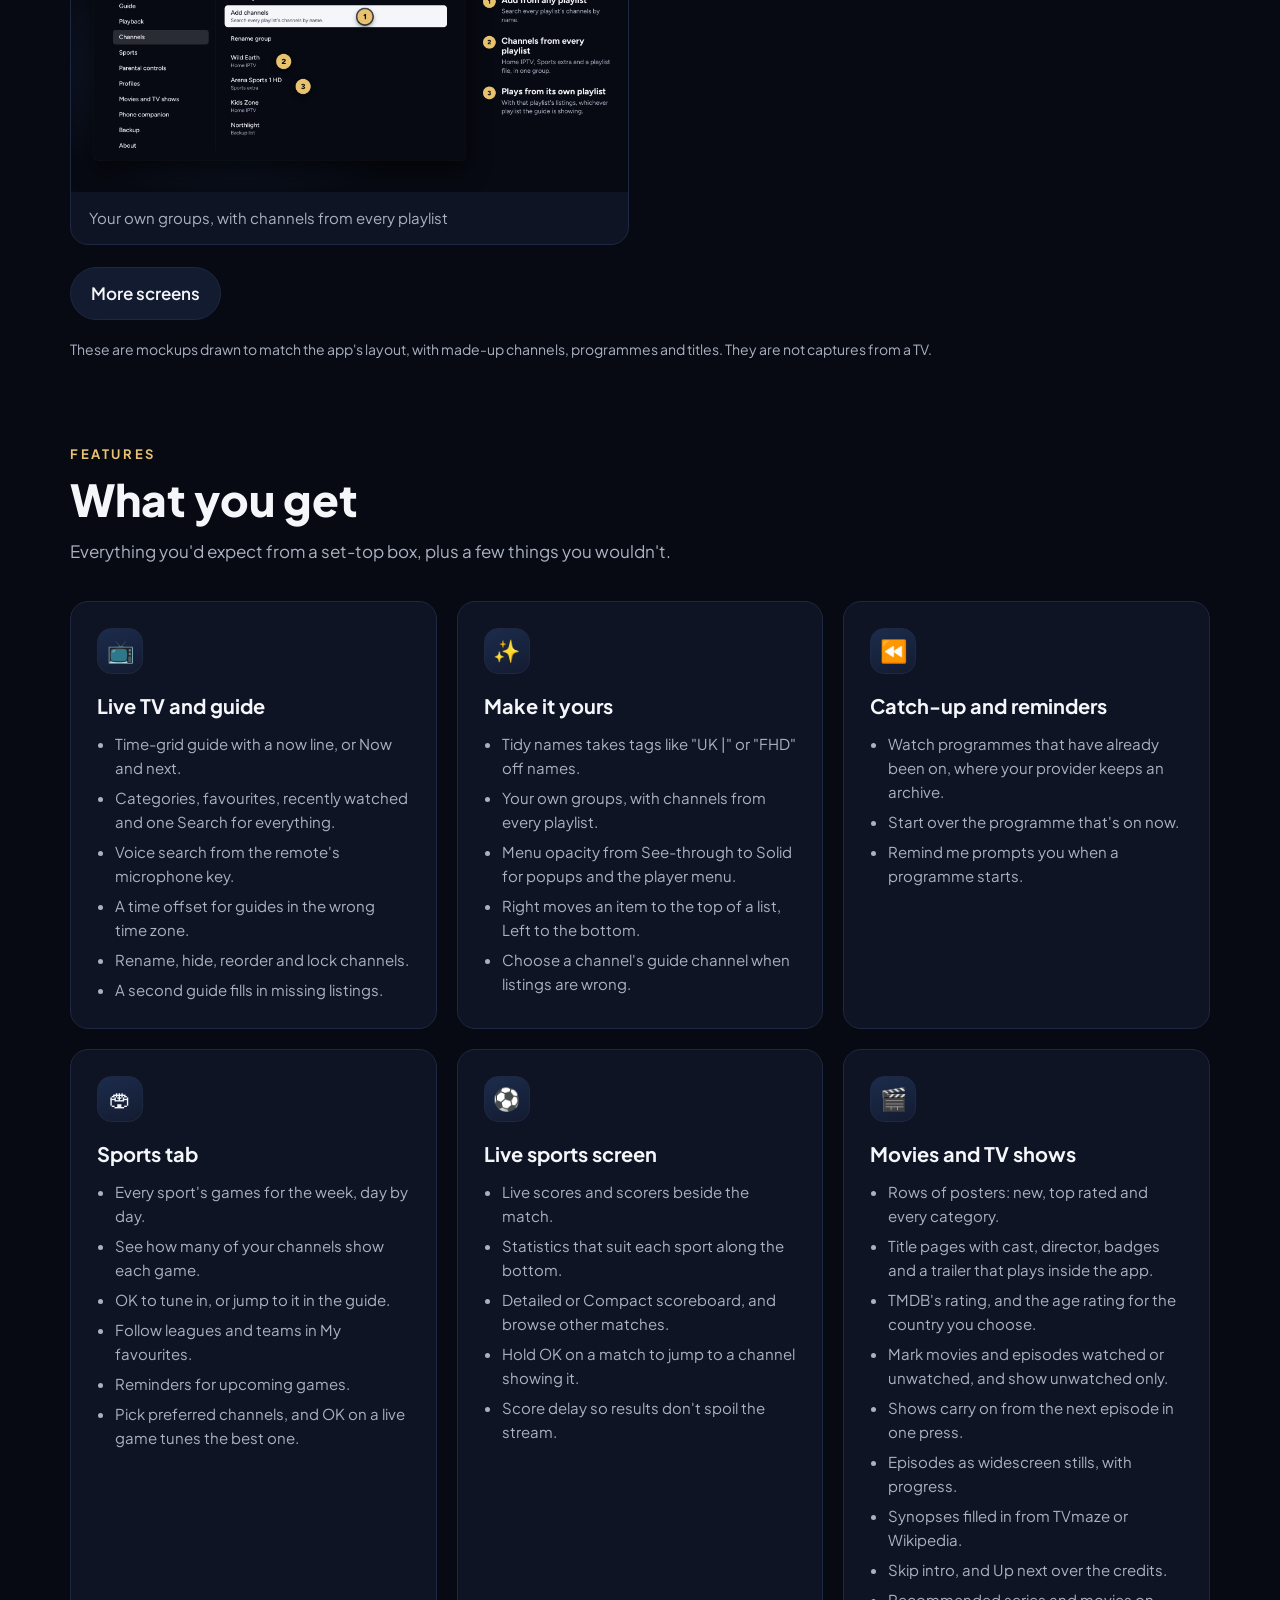
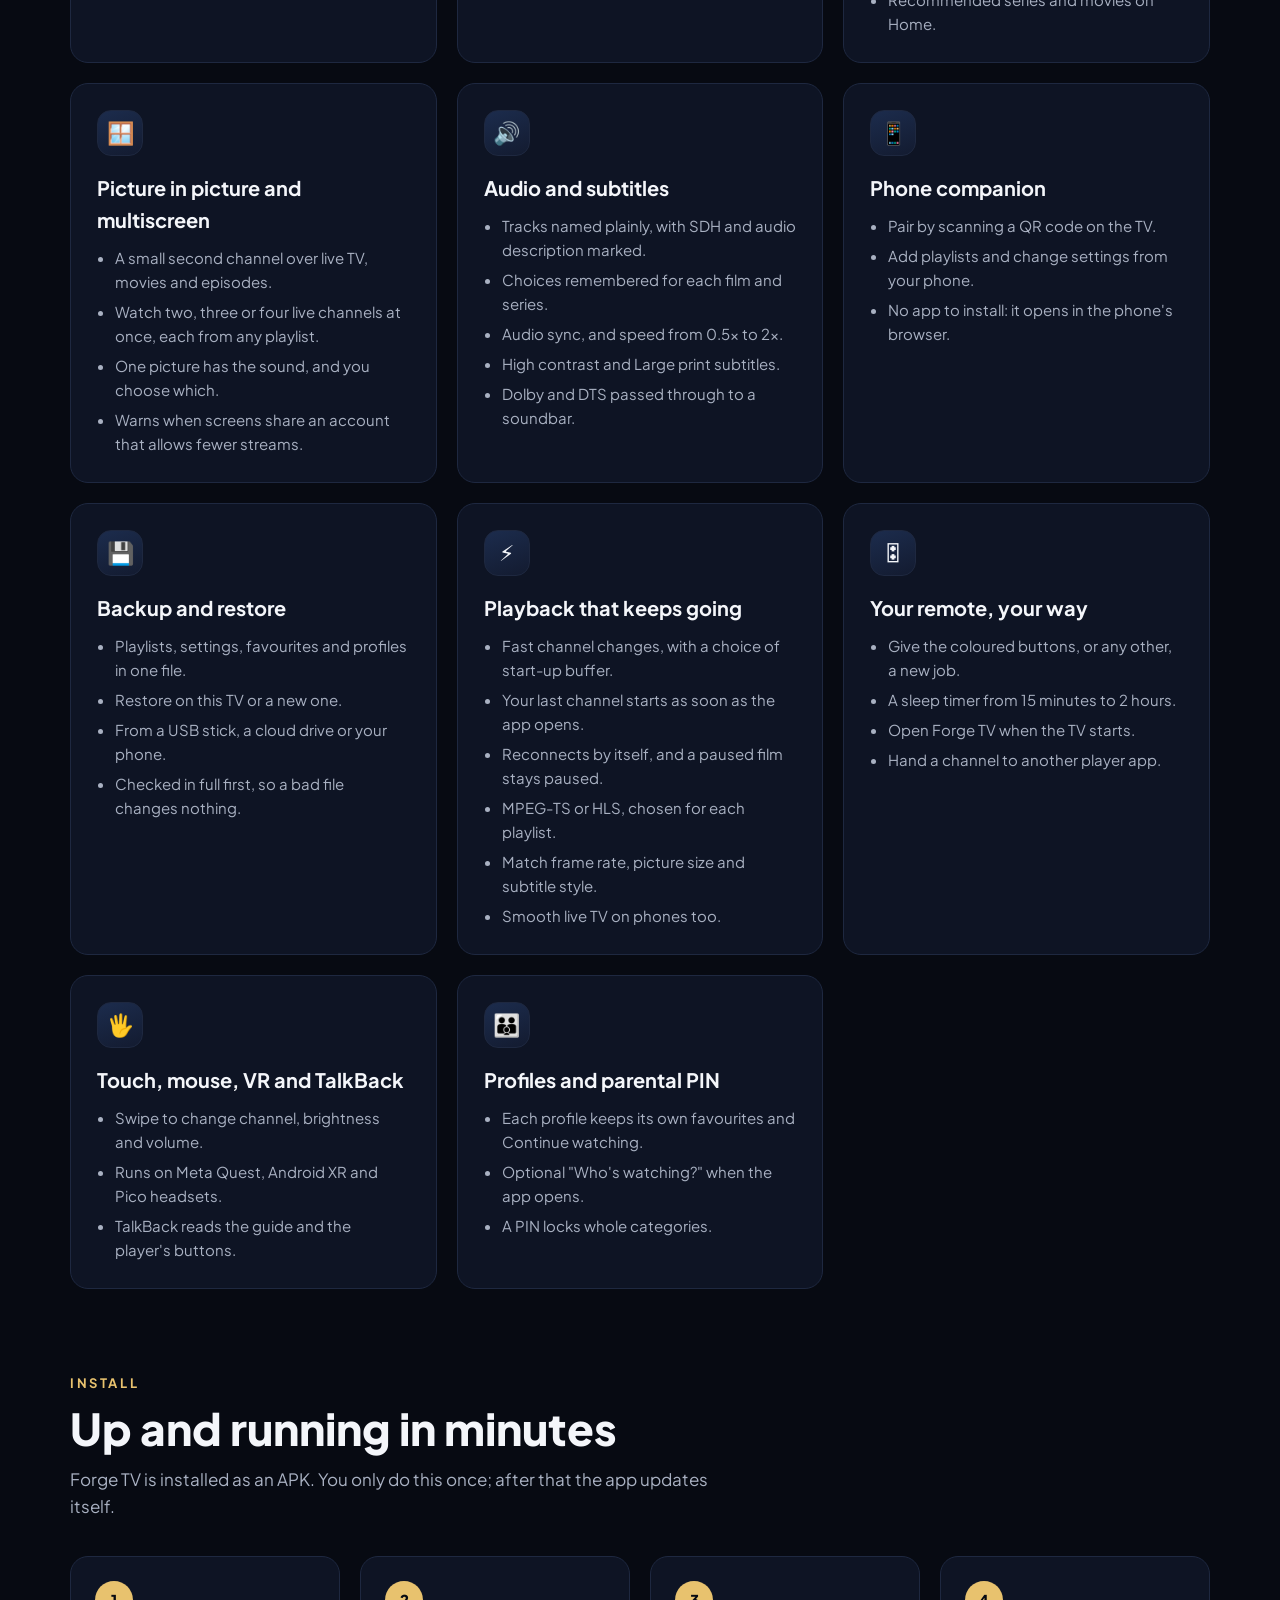
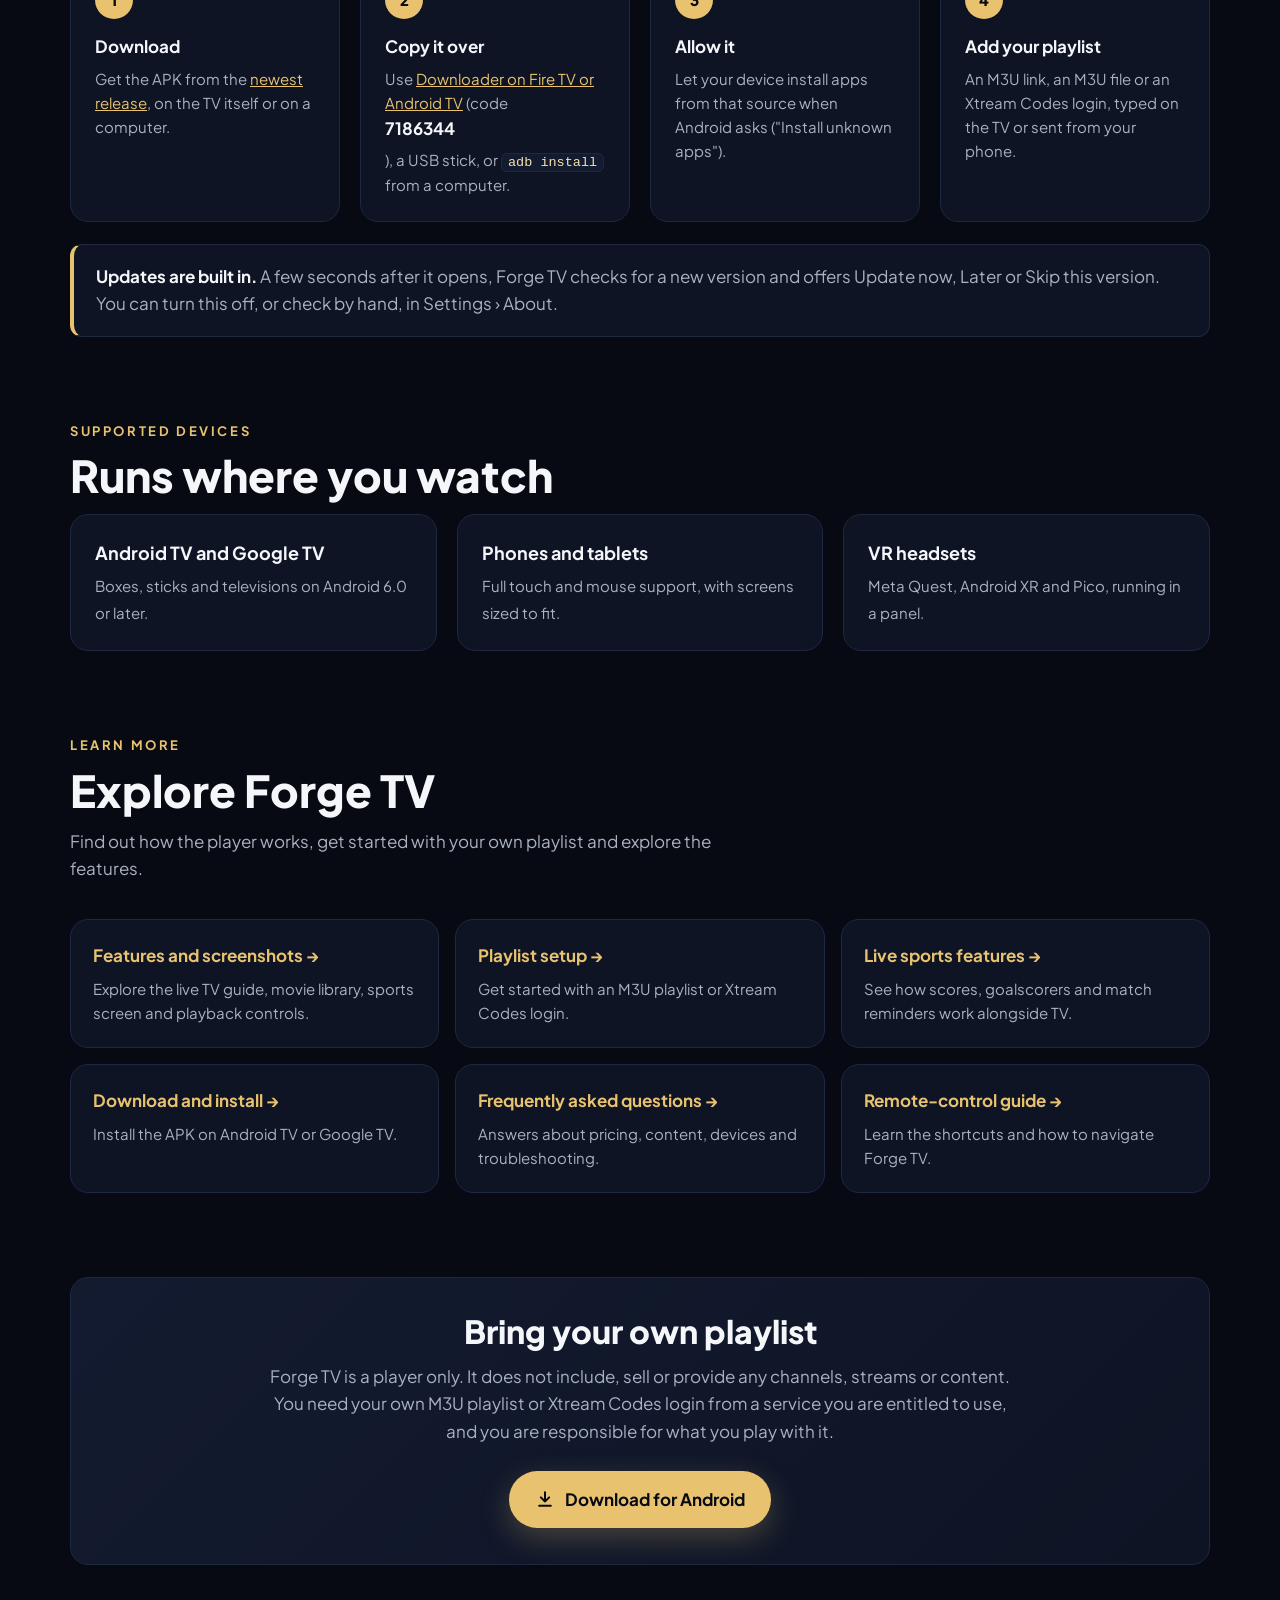
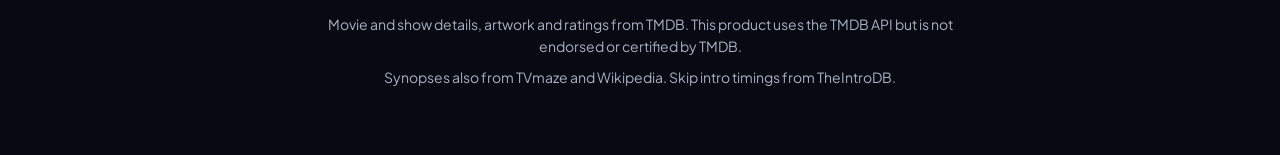
==== commit 9dccbf78: "Show the Downloader code 7186344 on the Download page Co-Authored-By: Claude Sonnet 5.5 <noreply@ant" ====
--- a/docs/index.html
+++ b/docs/index.html
@@ -509,7 +509,7 @@
       <p class="lead">Forge TV is installed as an APK. You only do this once; after that the app updates itself.</p>
       <ol class="steps">
         <li><b>Download</b>Get the APK from the <a class="js-download" href="/downloads/forge-tv-latest.apk">newest release</a>, on the TV itself or on a computer.</li>
-        <li><b>Copy it over</b>Use <a href="/download.html#downloader">Downloader on Fire TV or Android TV</a>, a USB stick, or <code>adb install</code> from a computer.</li>
+        <li><b>Copy it over</b>Use <a href="/download.html#downloader">Downloader on Fire TV or Android TV</a> (code <b>7186344</b>), a USB stick, or <code>adb install</code> from a computer.</li>
         <li><b>Allow it</b>Let your device install apps from that source when Android asks ("Install unknown apps").</li>
         <li><b>Add your playlist</b>An M3U link, an M3U file or an Xtream Codes login, typed on the TV or sent from your phone.</li>
       </ol>
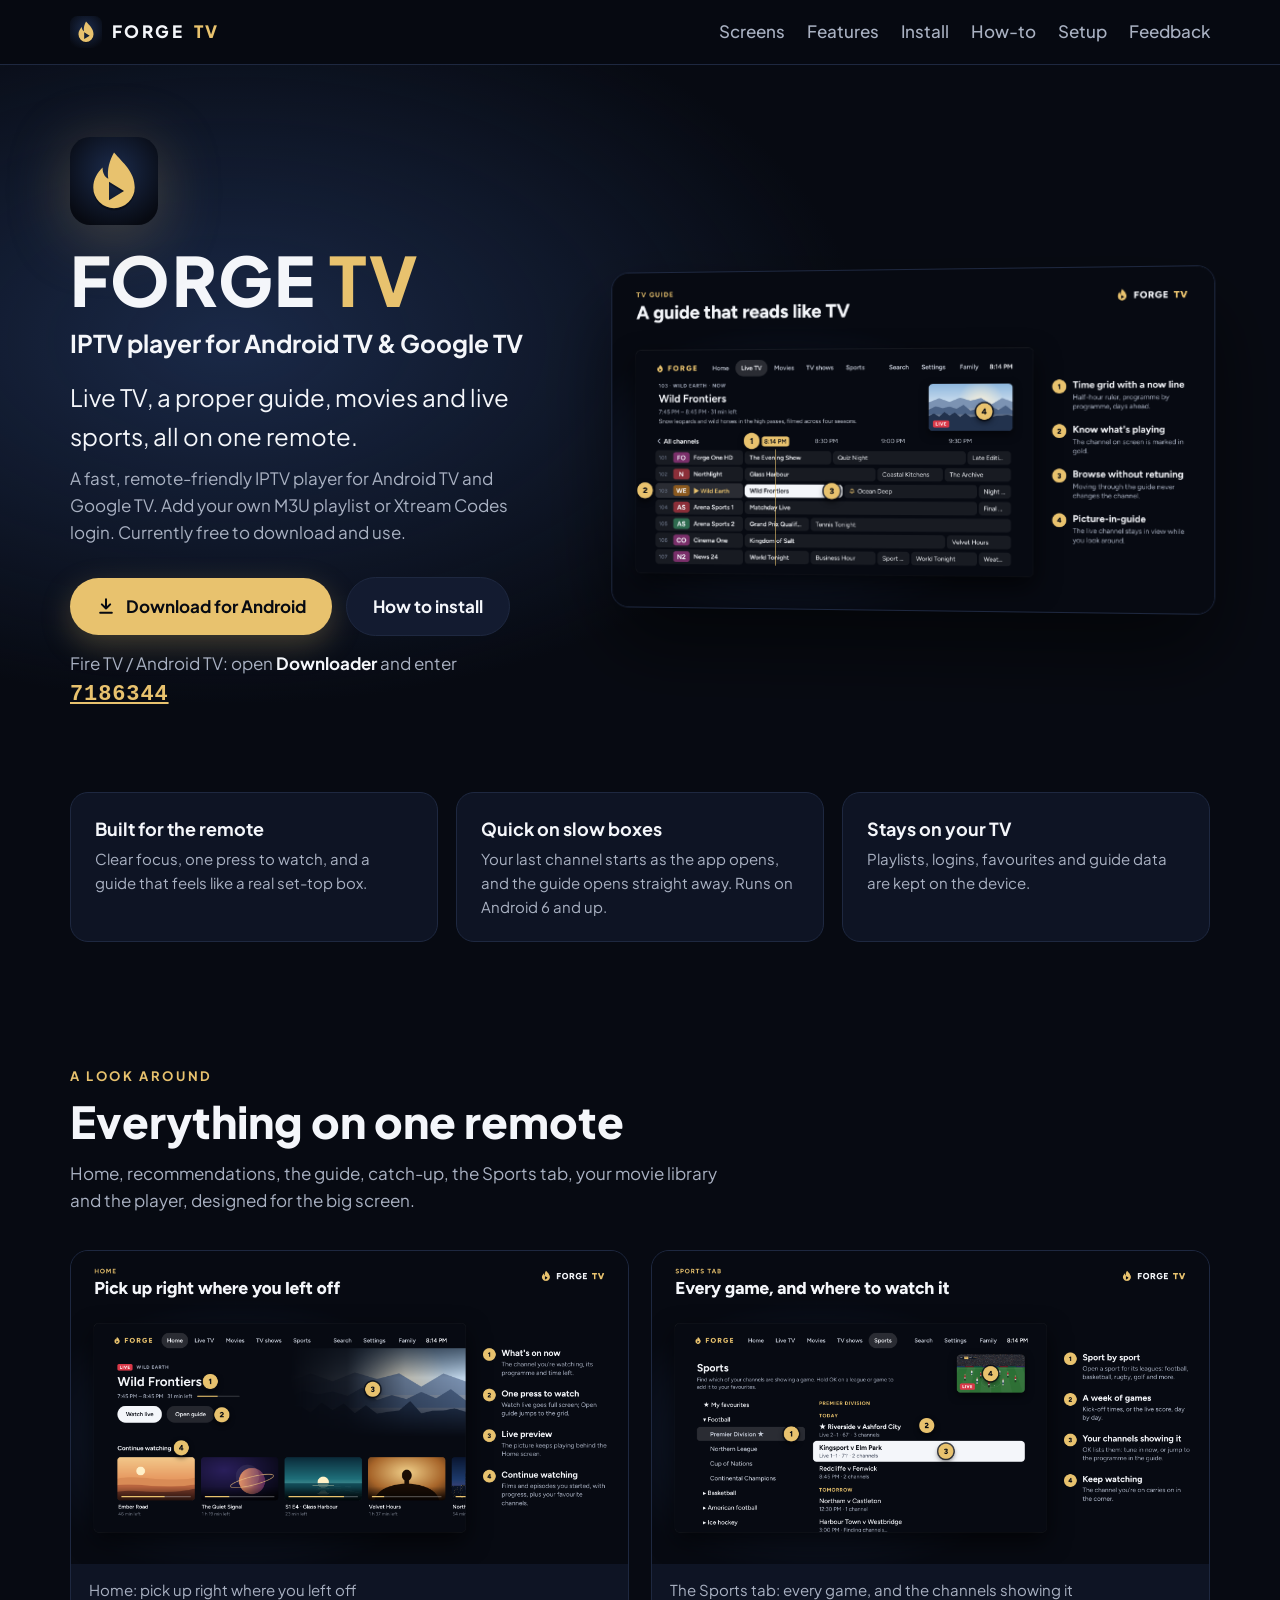
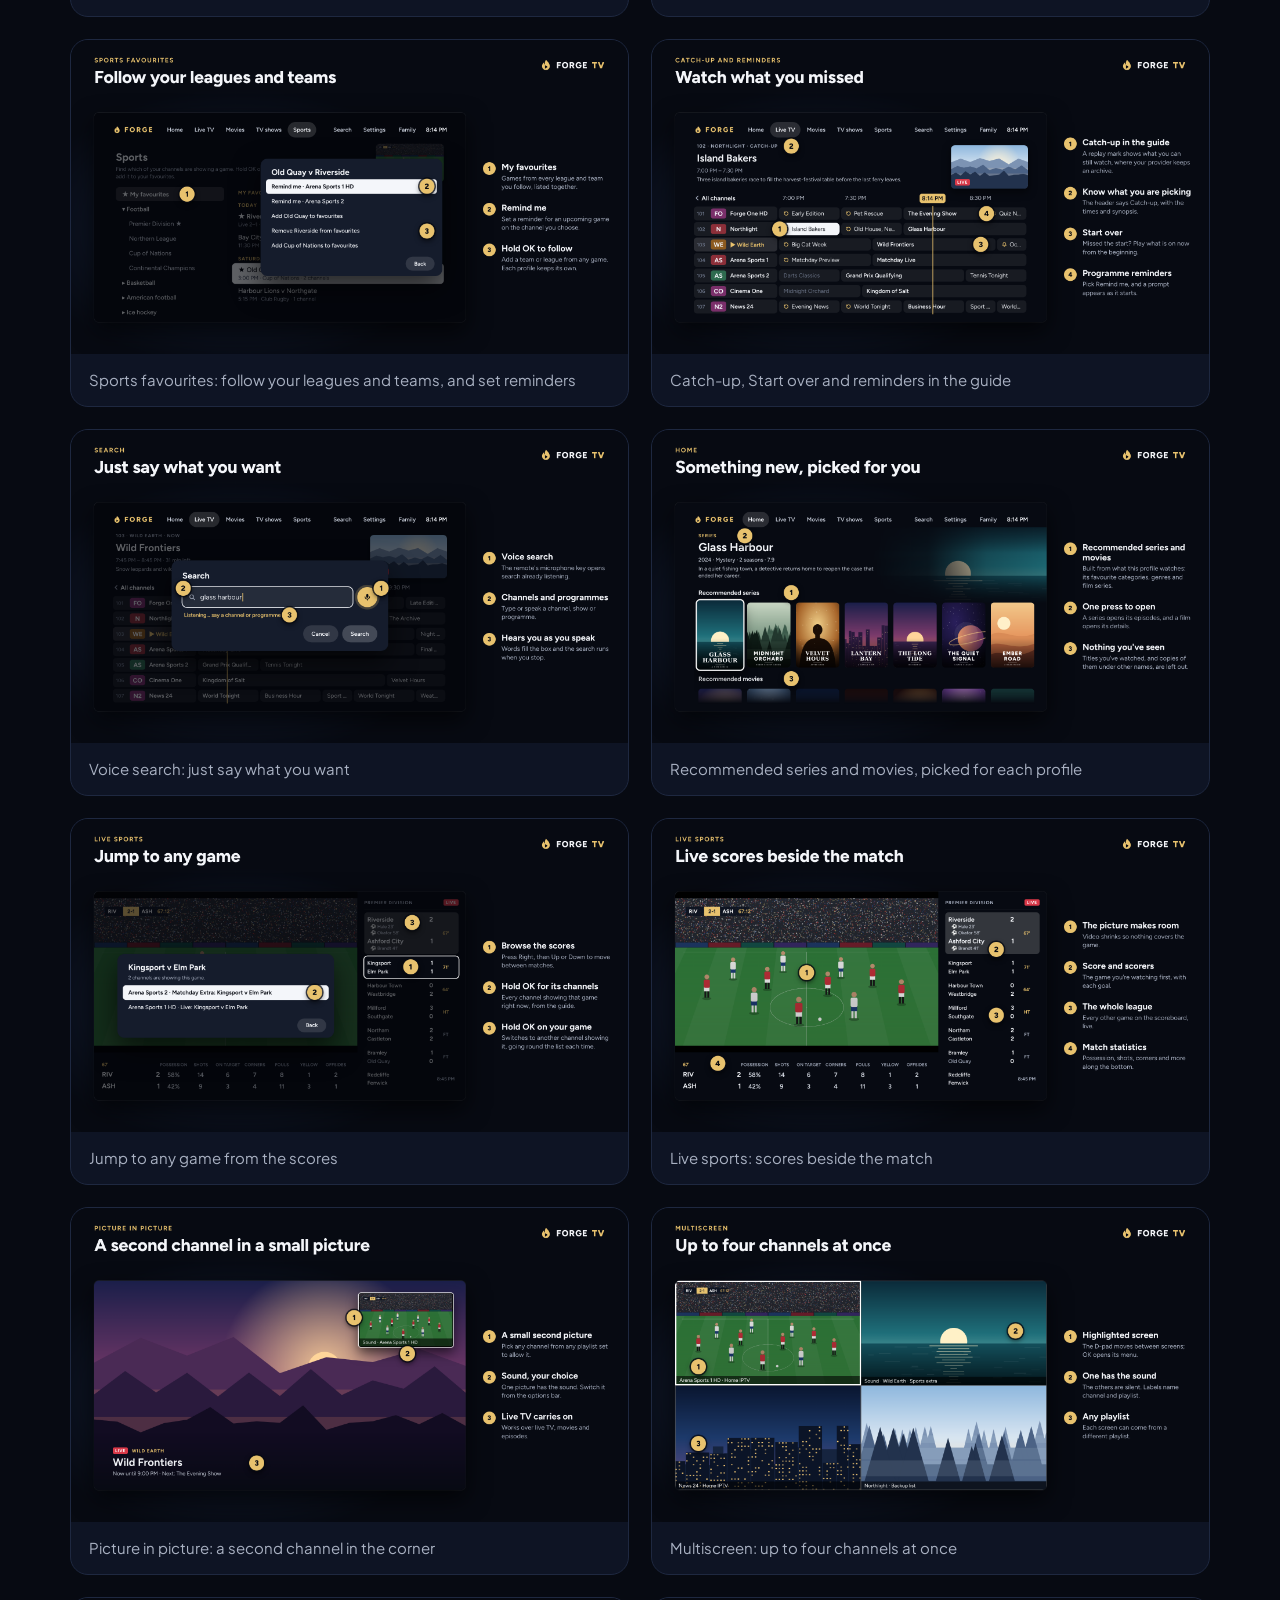
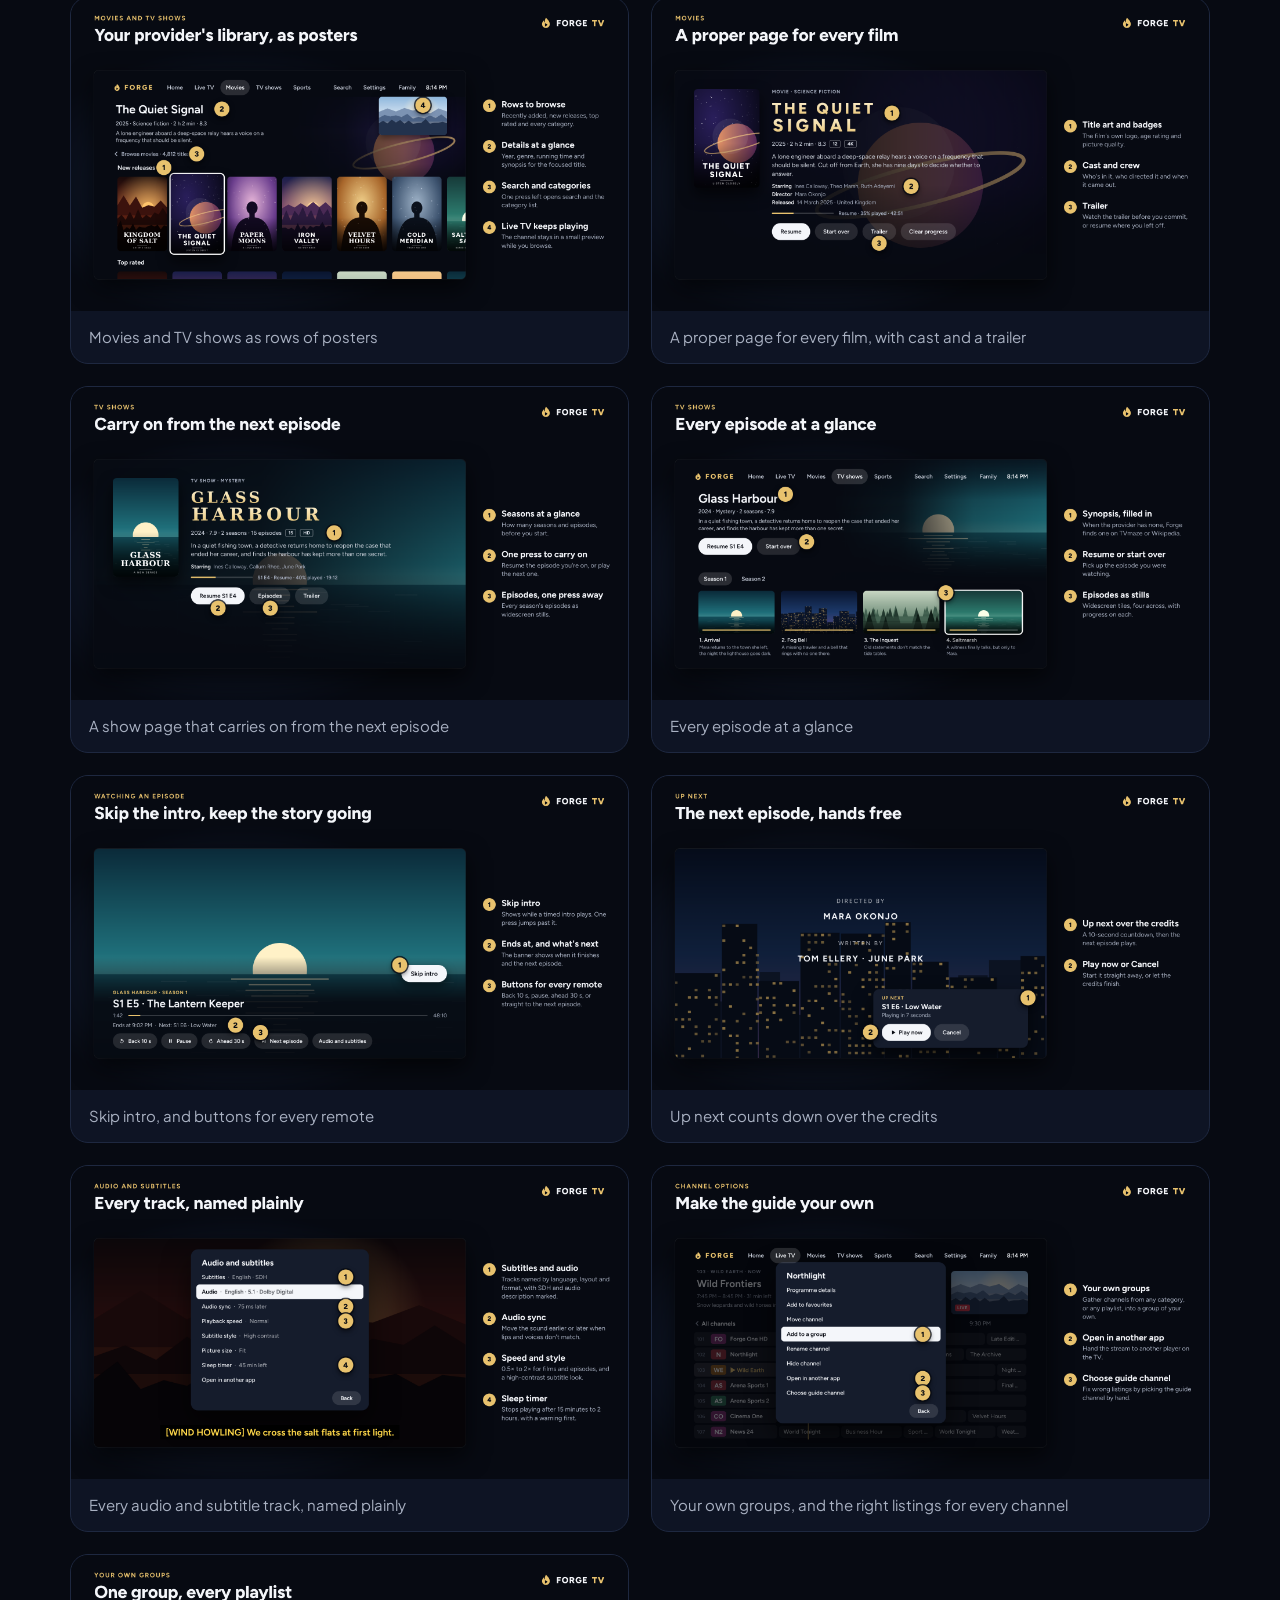
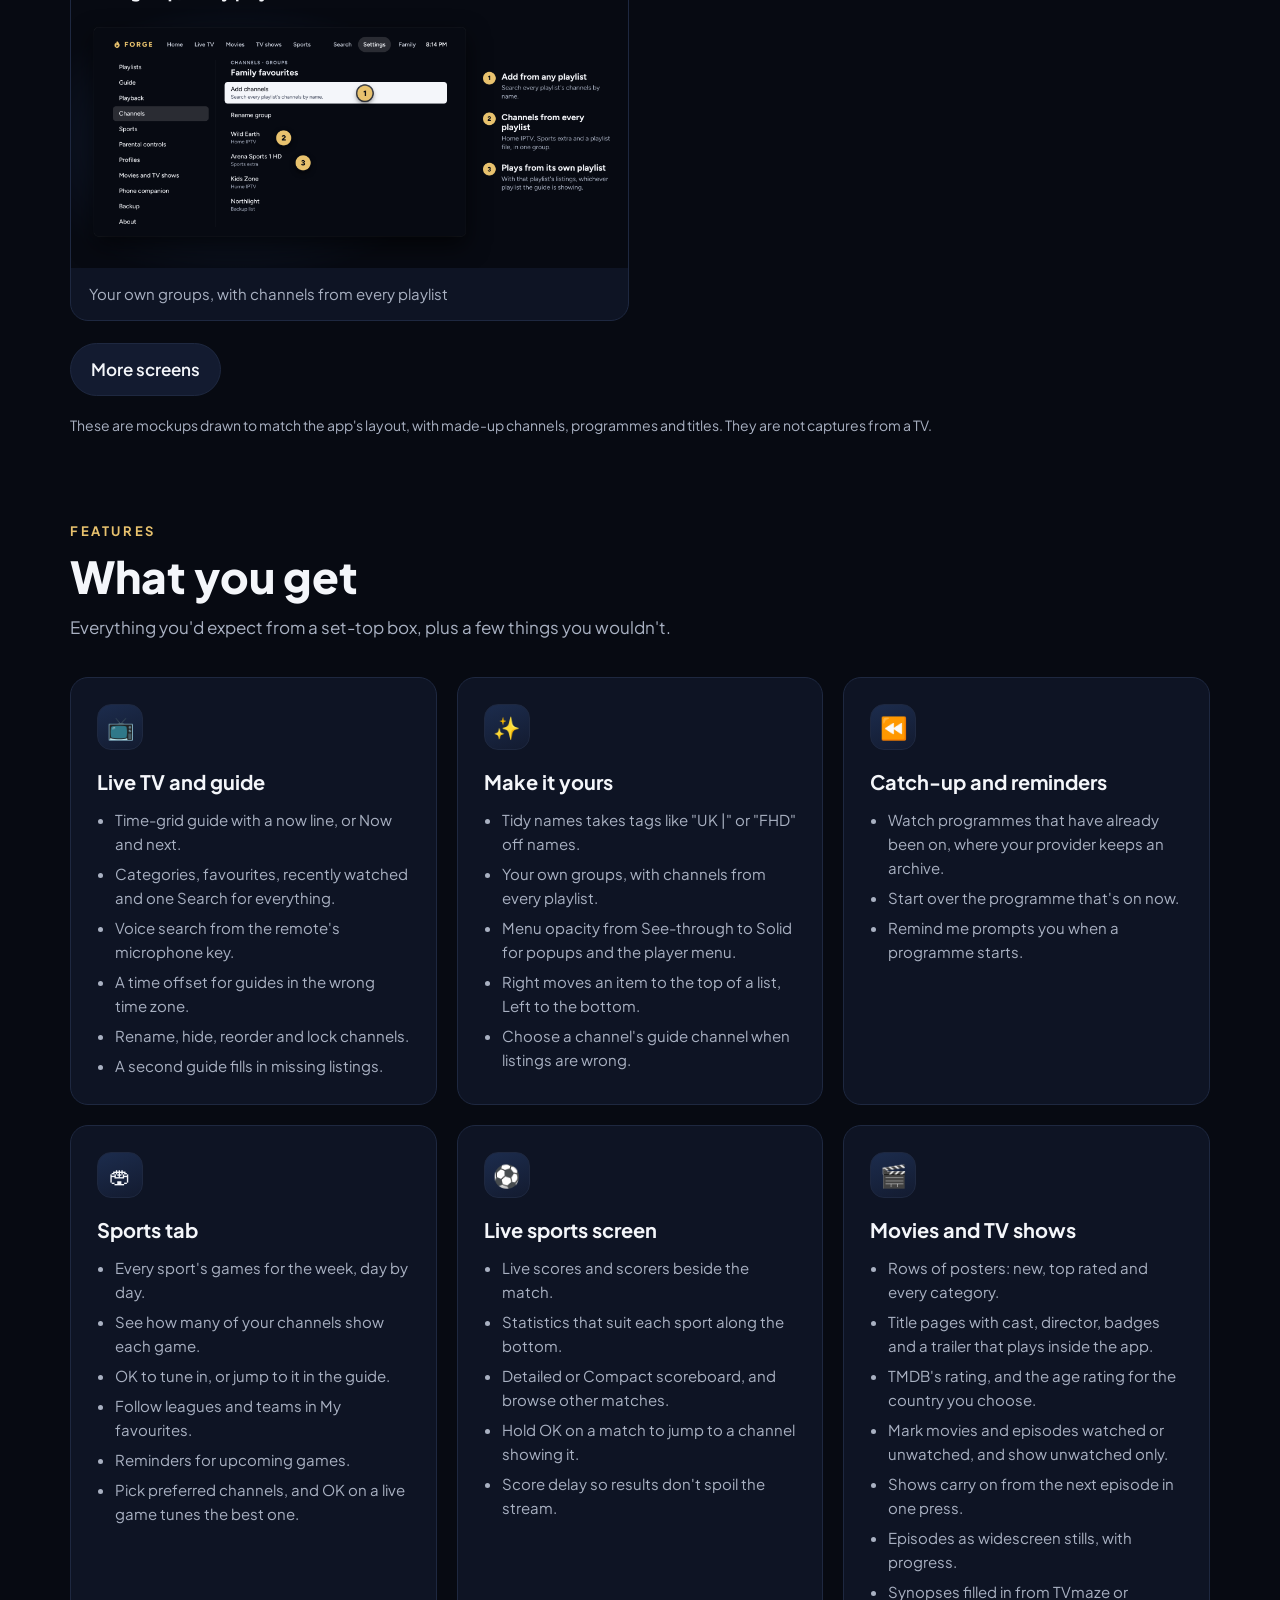
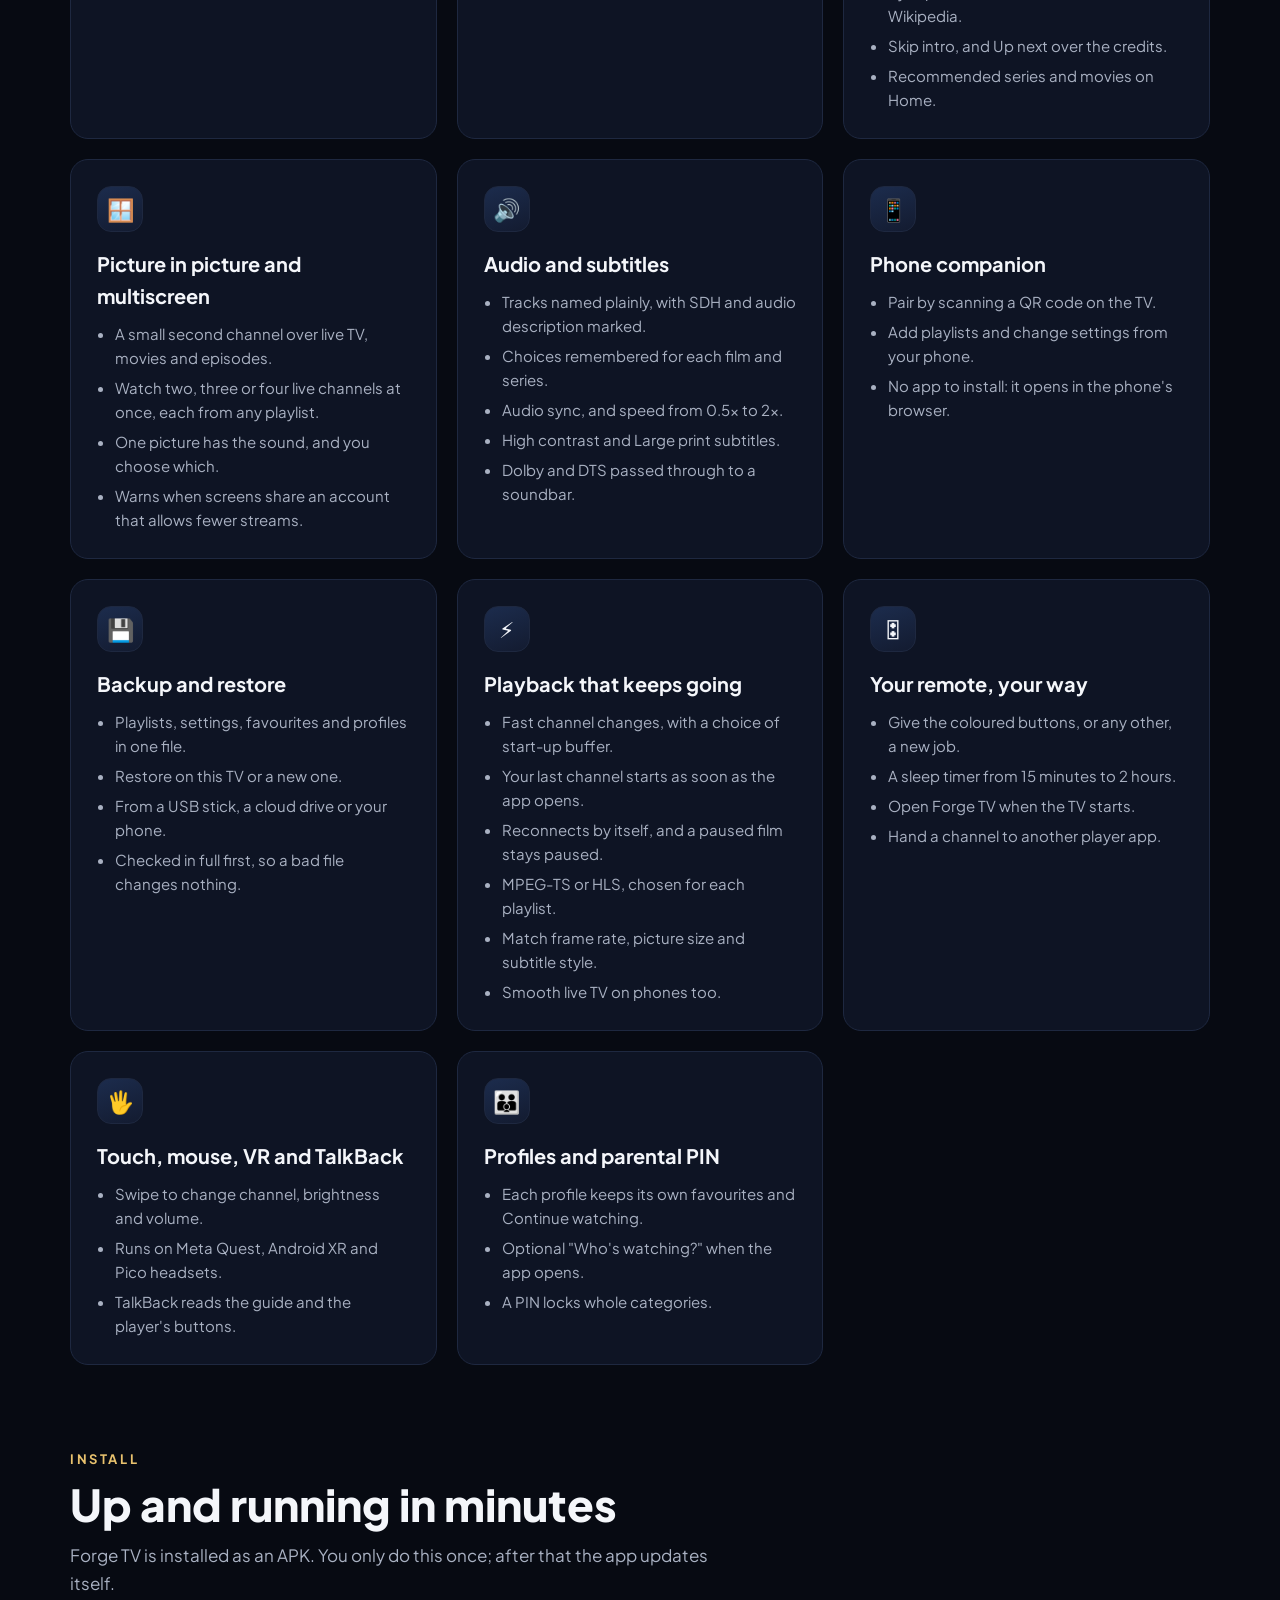
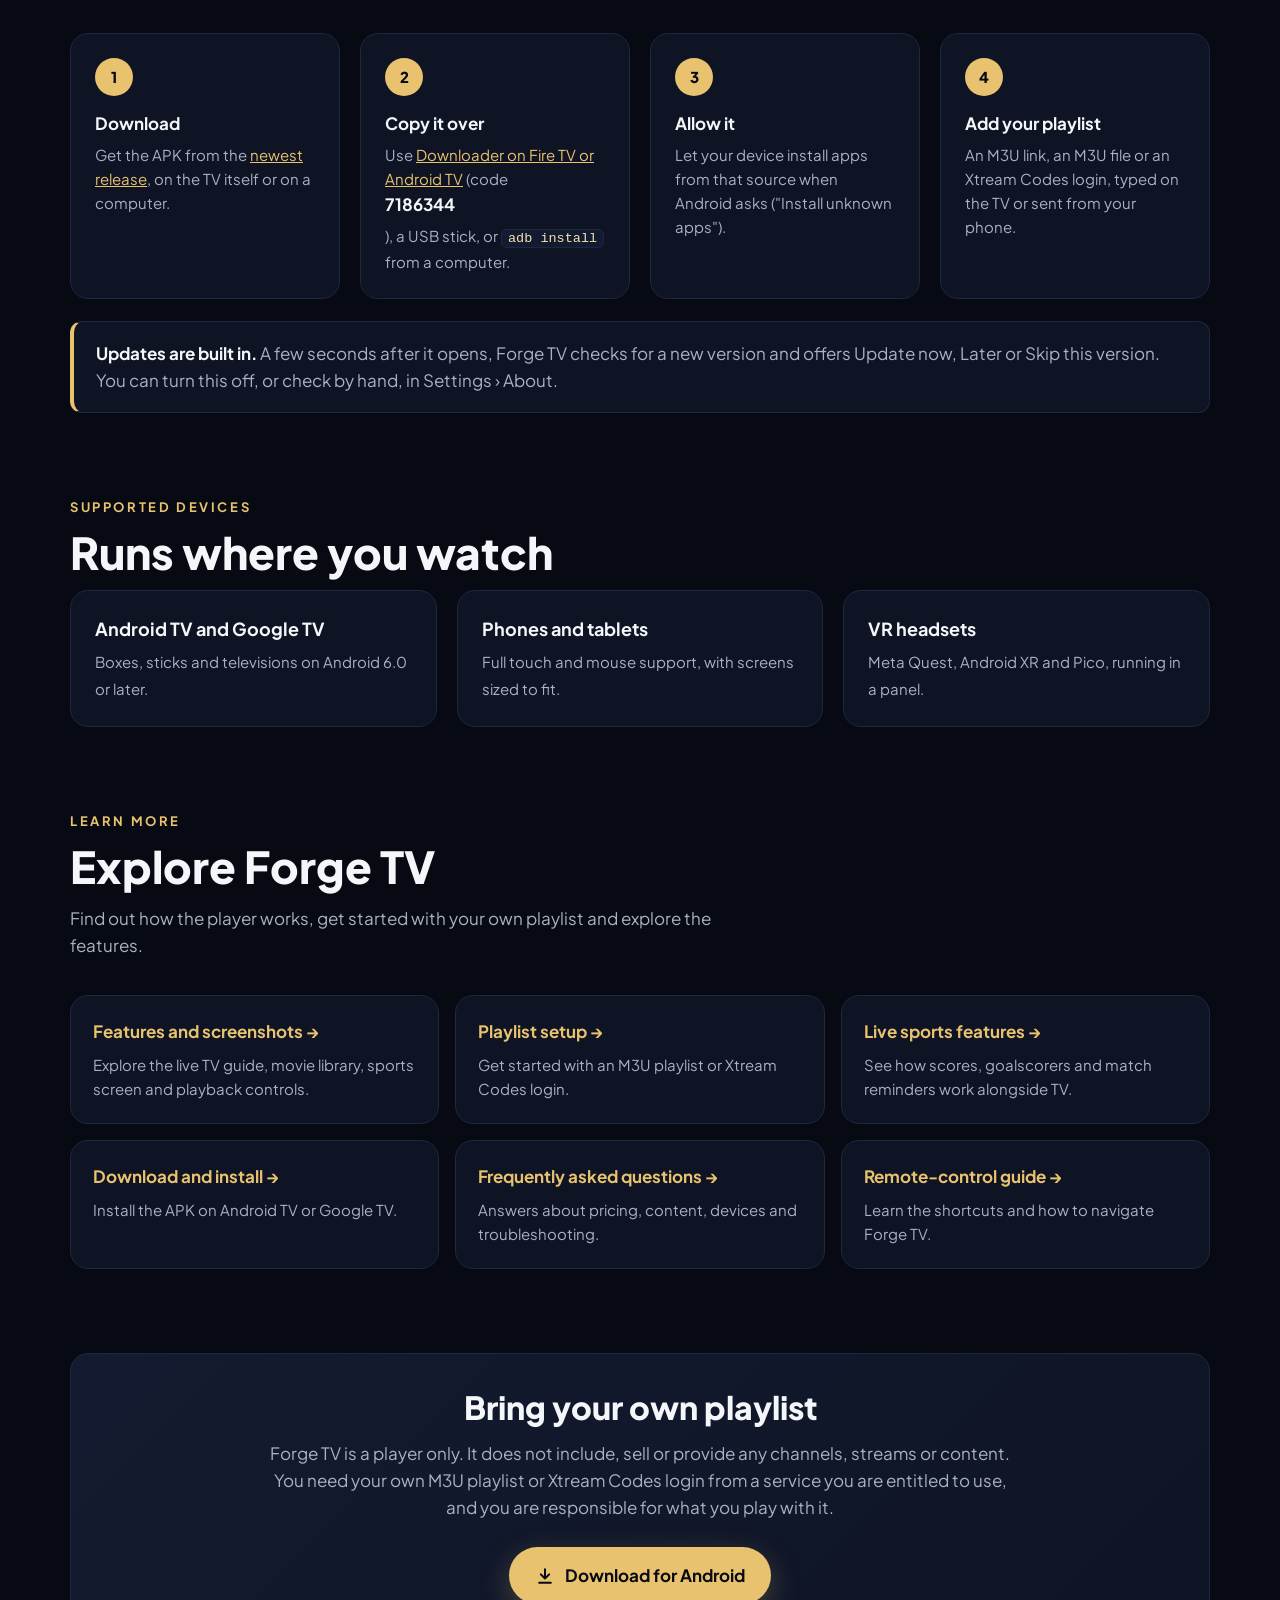
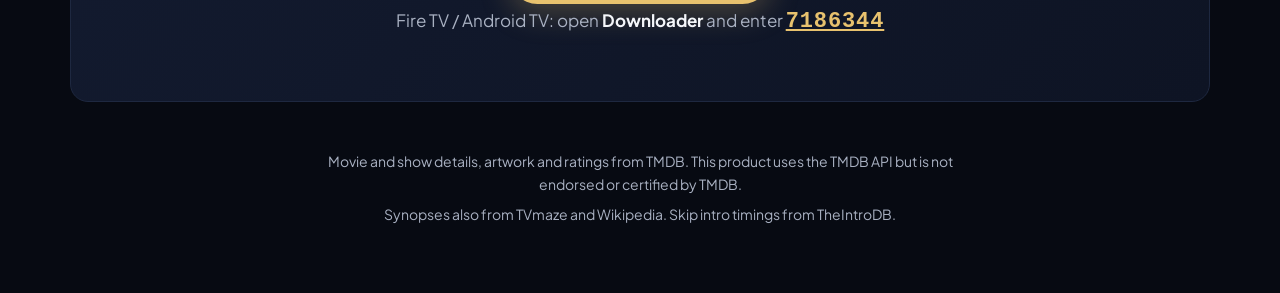
==== commit 2861960d: "Show the Downloader code under the download buttons on the home page Co-Authored-By: Claude Sonnet 5" ====
--- a/docs/index.html
+++ b/docs/index.html
@@ -249,6 +249,7 @@
     html { scroll-behavior: auto; }
     .btn, .btn:hover { transition: none; transform: none; }
   }
+.dl-code{margin:14px 0 0;font-size:17px;color:var(--muted,#aab)}.dl-code b{color:var(--text,#fff)}.dl-code a{font-family:ui-monospace,monospace;font-size:22px;font-weight:800;letter-spacing:.04em;color:var(--gold,#E8C46A)}
 </style>
 </head>
 <body>
@@ -283,6 +284,7 @@
           </a>
           <a class="btn btn-ghost" href="#install">How to install</a>
         </div>
+        <p class="dl-code">Fire TV / Android TV: open <b>Downloader</b> and enter <a href="/download.html#downloader">7186344</a></p>
         <div class="version js-version"></div>
       </div>
       <div class="hero-shot">
@@ -548,6 +550,7 @@
         <svg viewBox="0 0 24 24" fill="none" stroke="currentColor" stroke-width="2.4" stroke-linecap="round" stroke-linejoin="round" aria-hidden="true"><path d="M12 4v11M7 10l5 5 5-5M5 20h14"/></svg>
         <span class="js-download-label">Download for Android</span>
       </a>
+      <p class="dl-code">Fire TV / Android TV: open <b>Downloader</b> and enter <a href="/download.html#downloader">7186344</a></p>
     </div>
   </div>
   <div class="wrap" id="forge-donations" hidden>
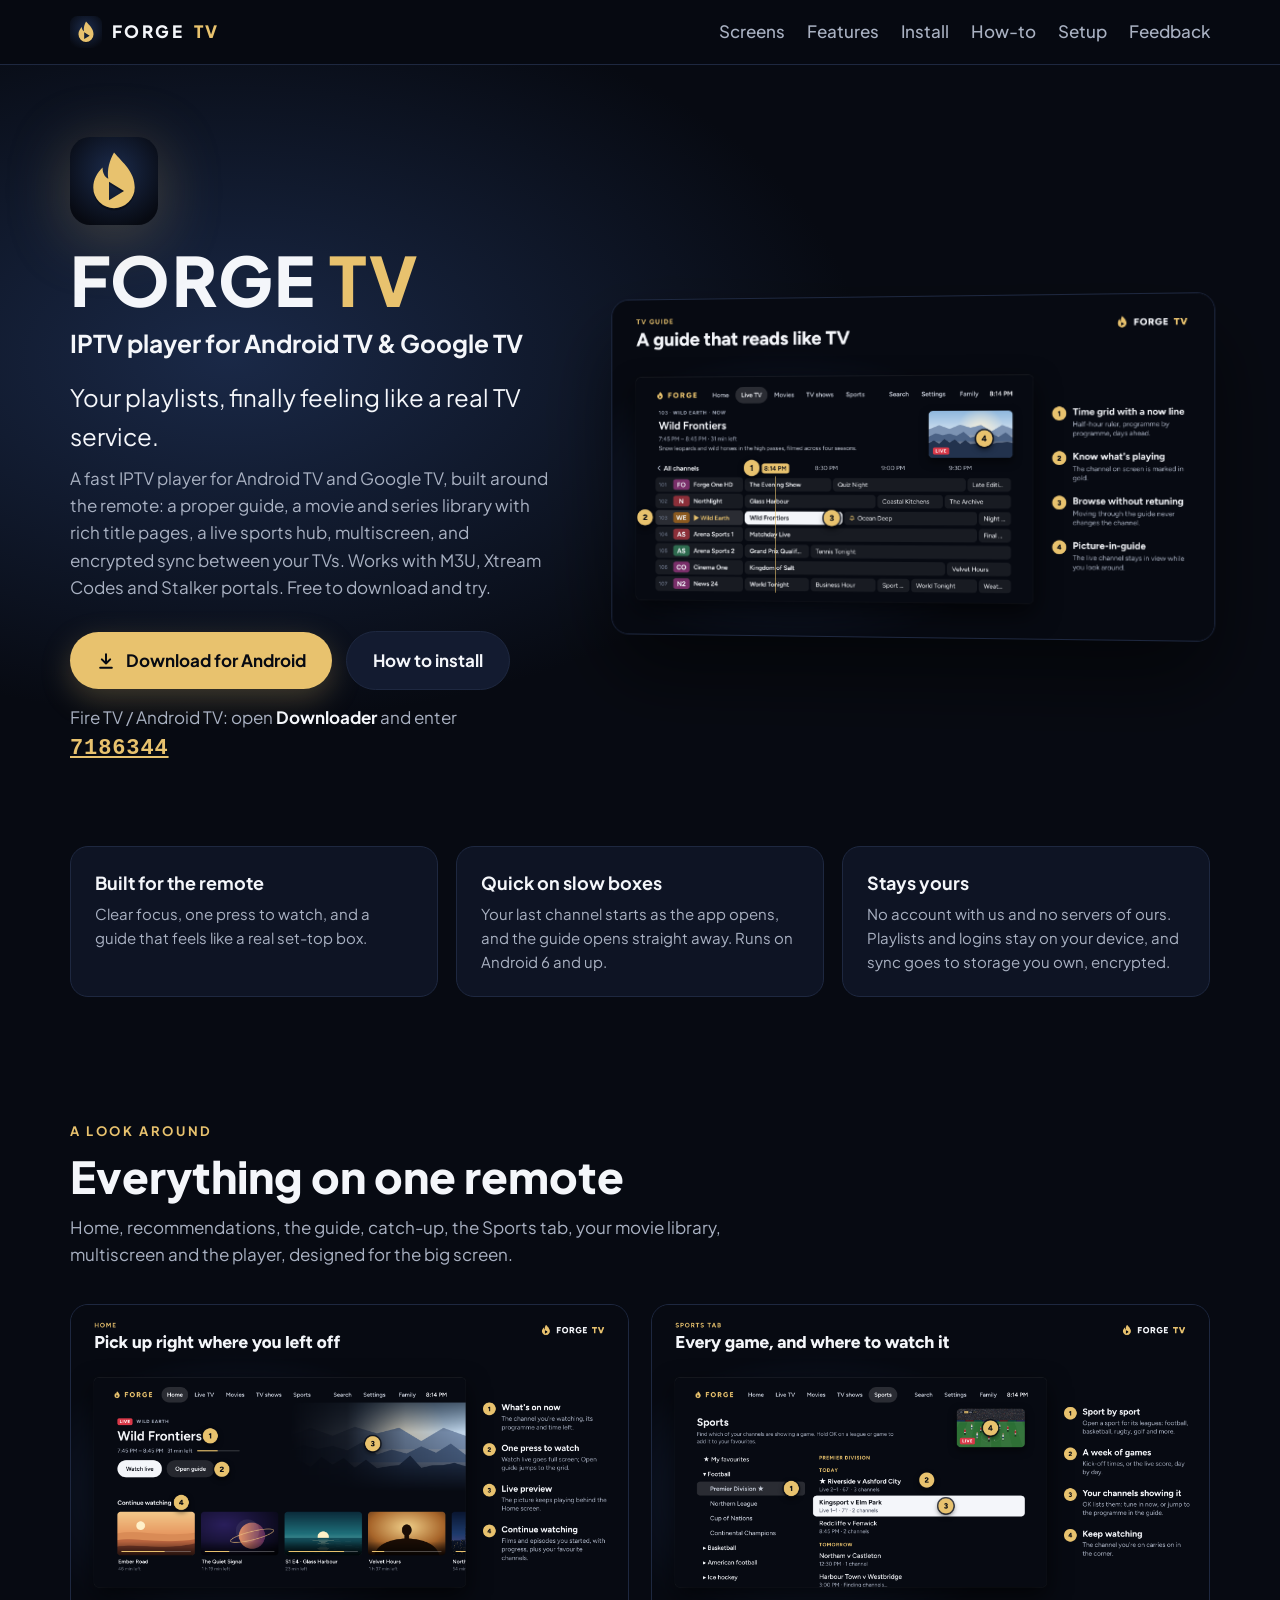
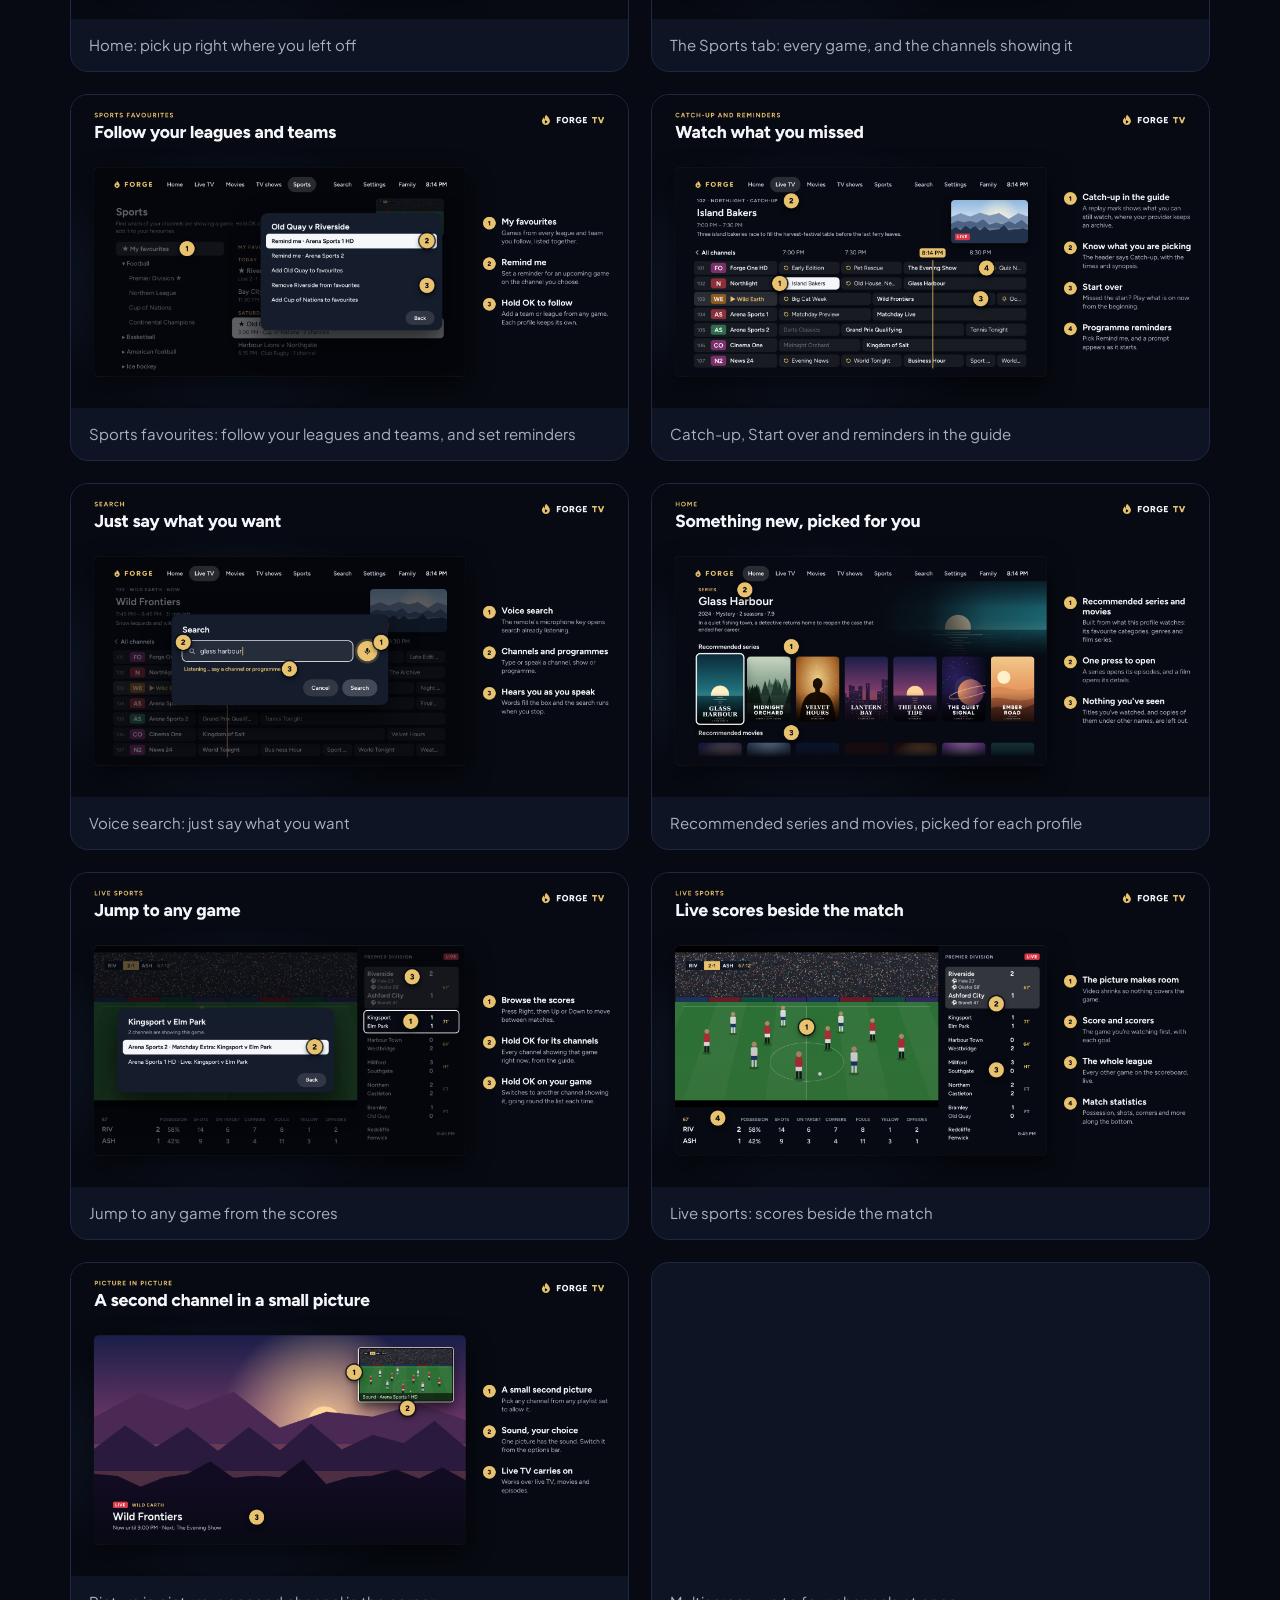
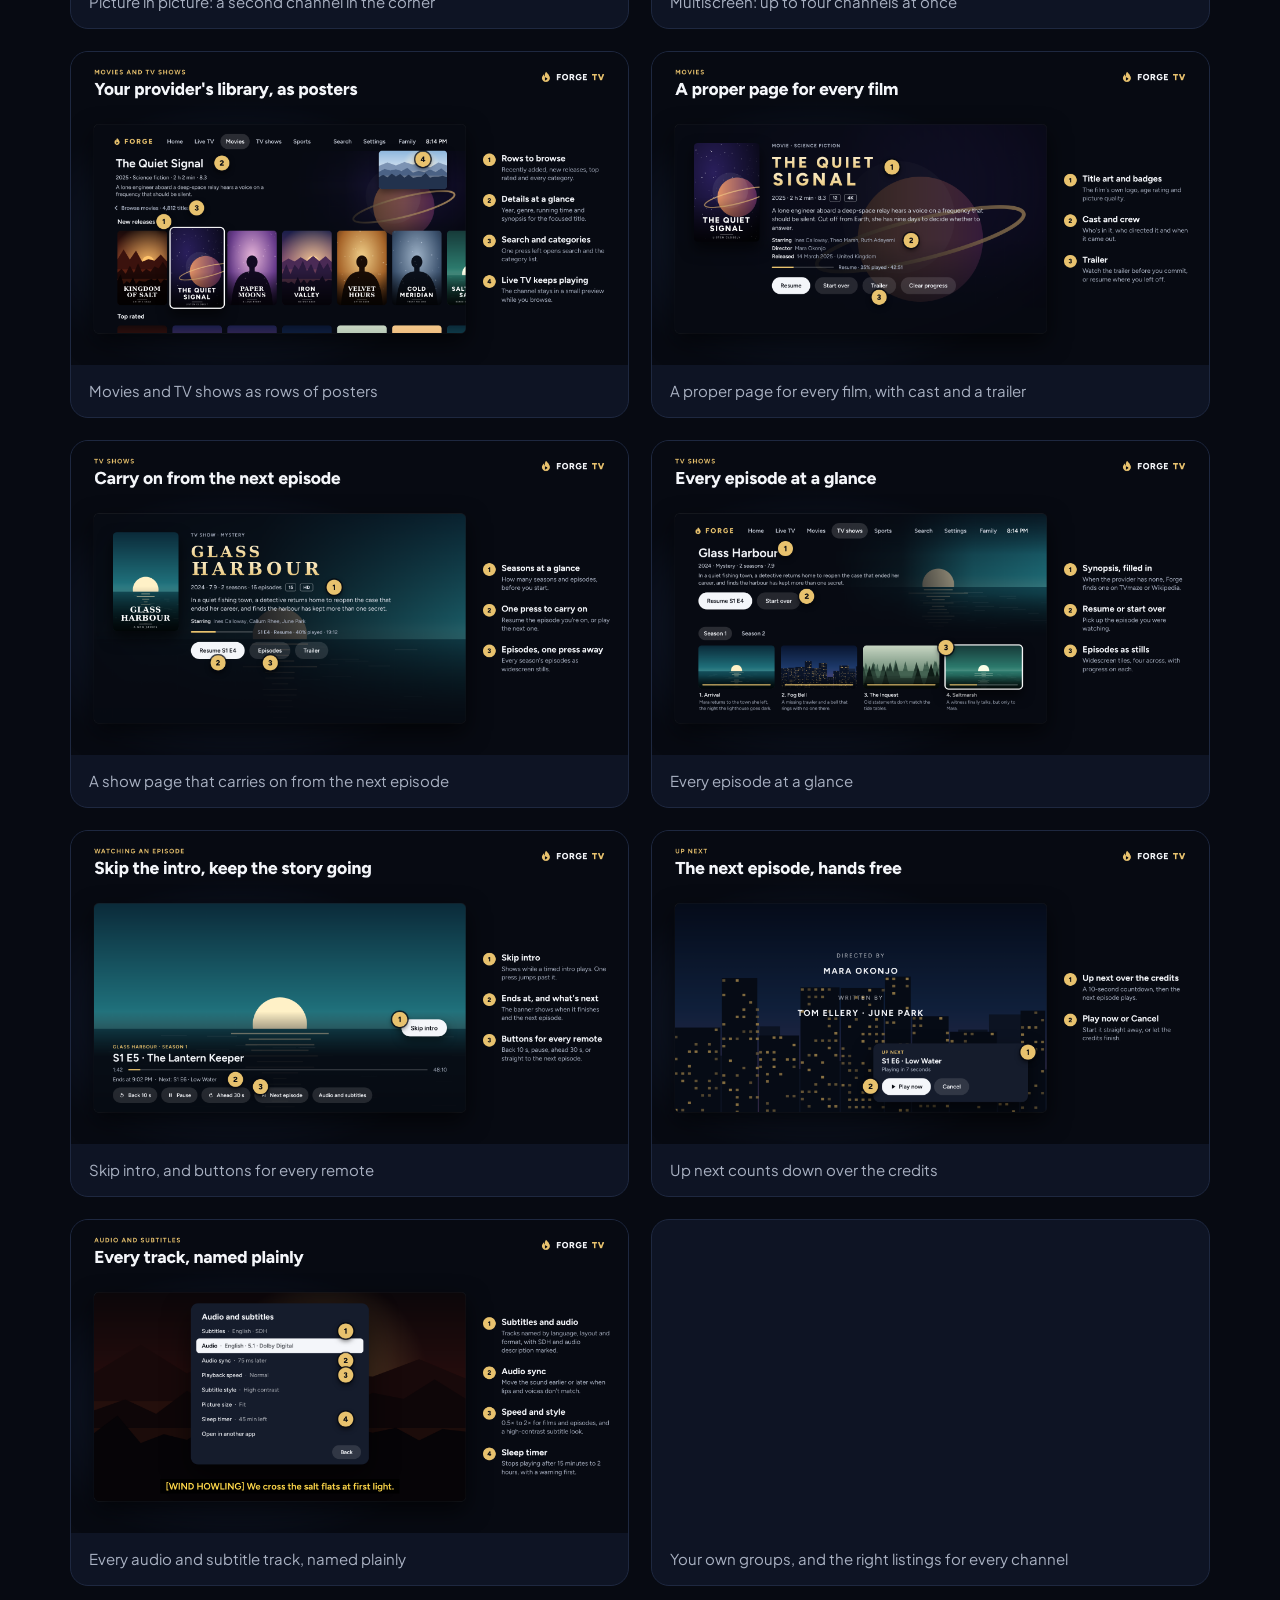
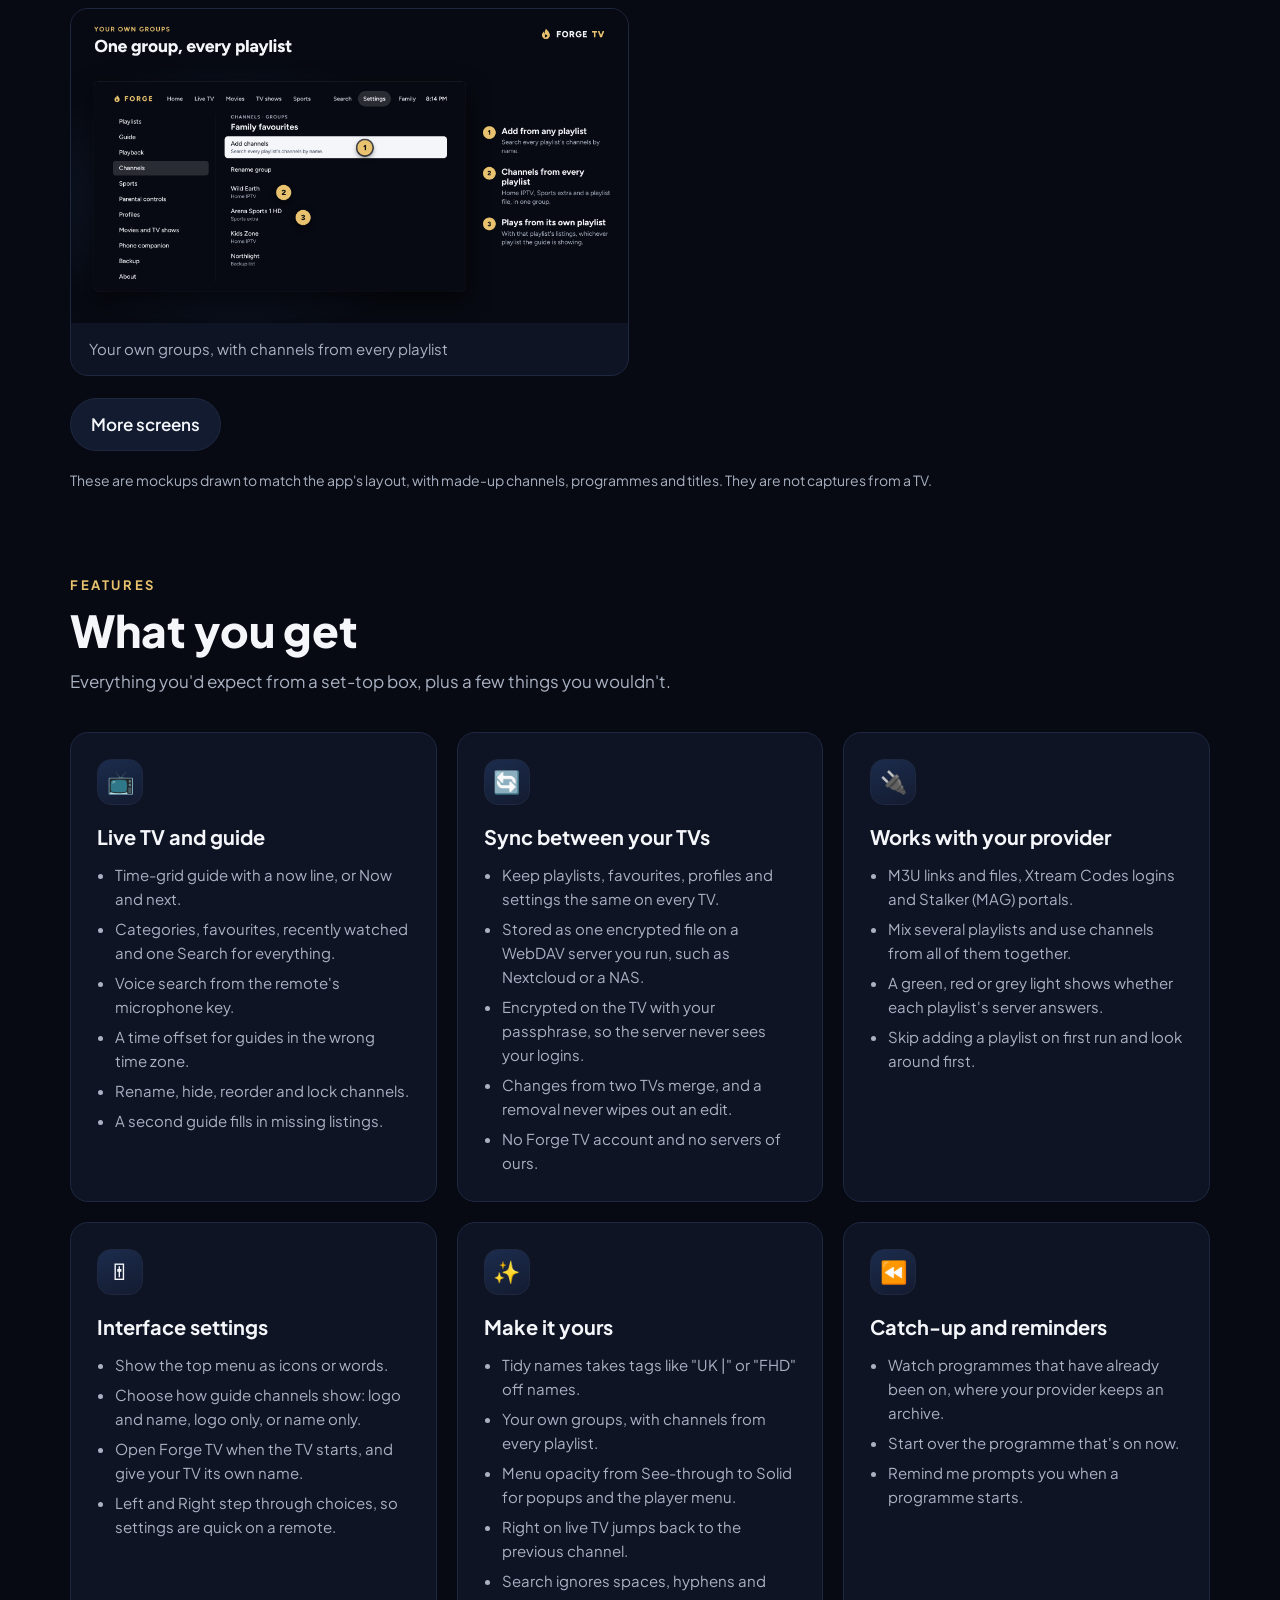
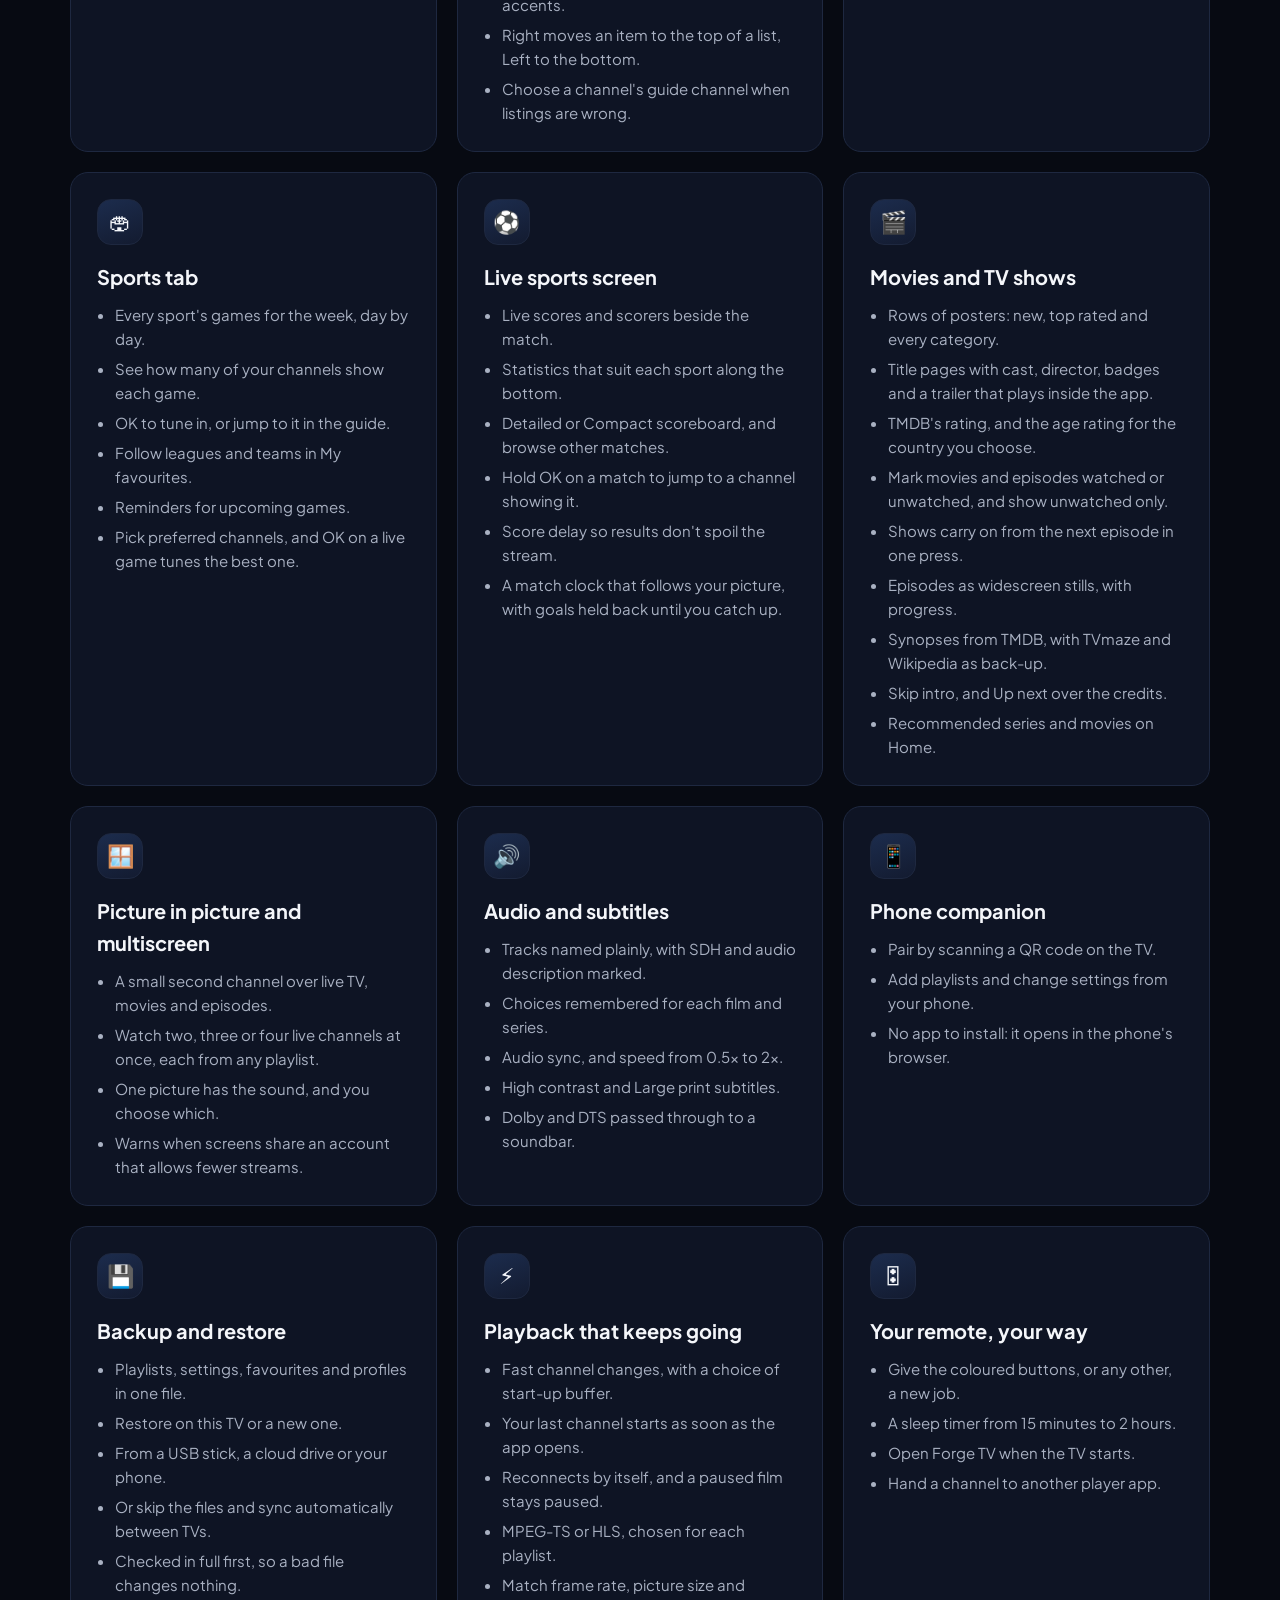
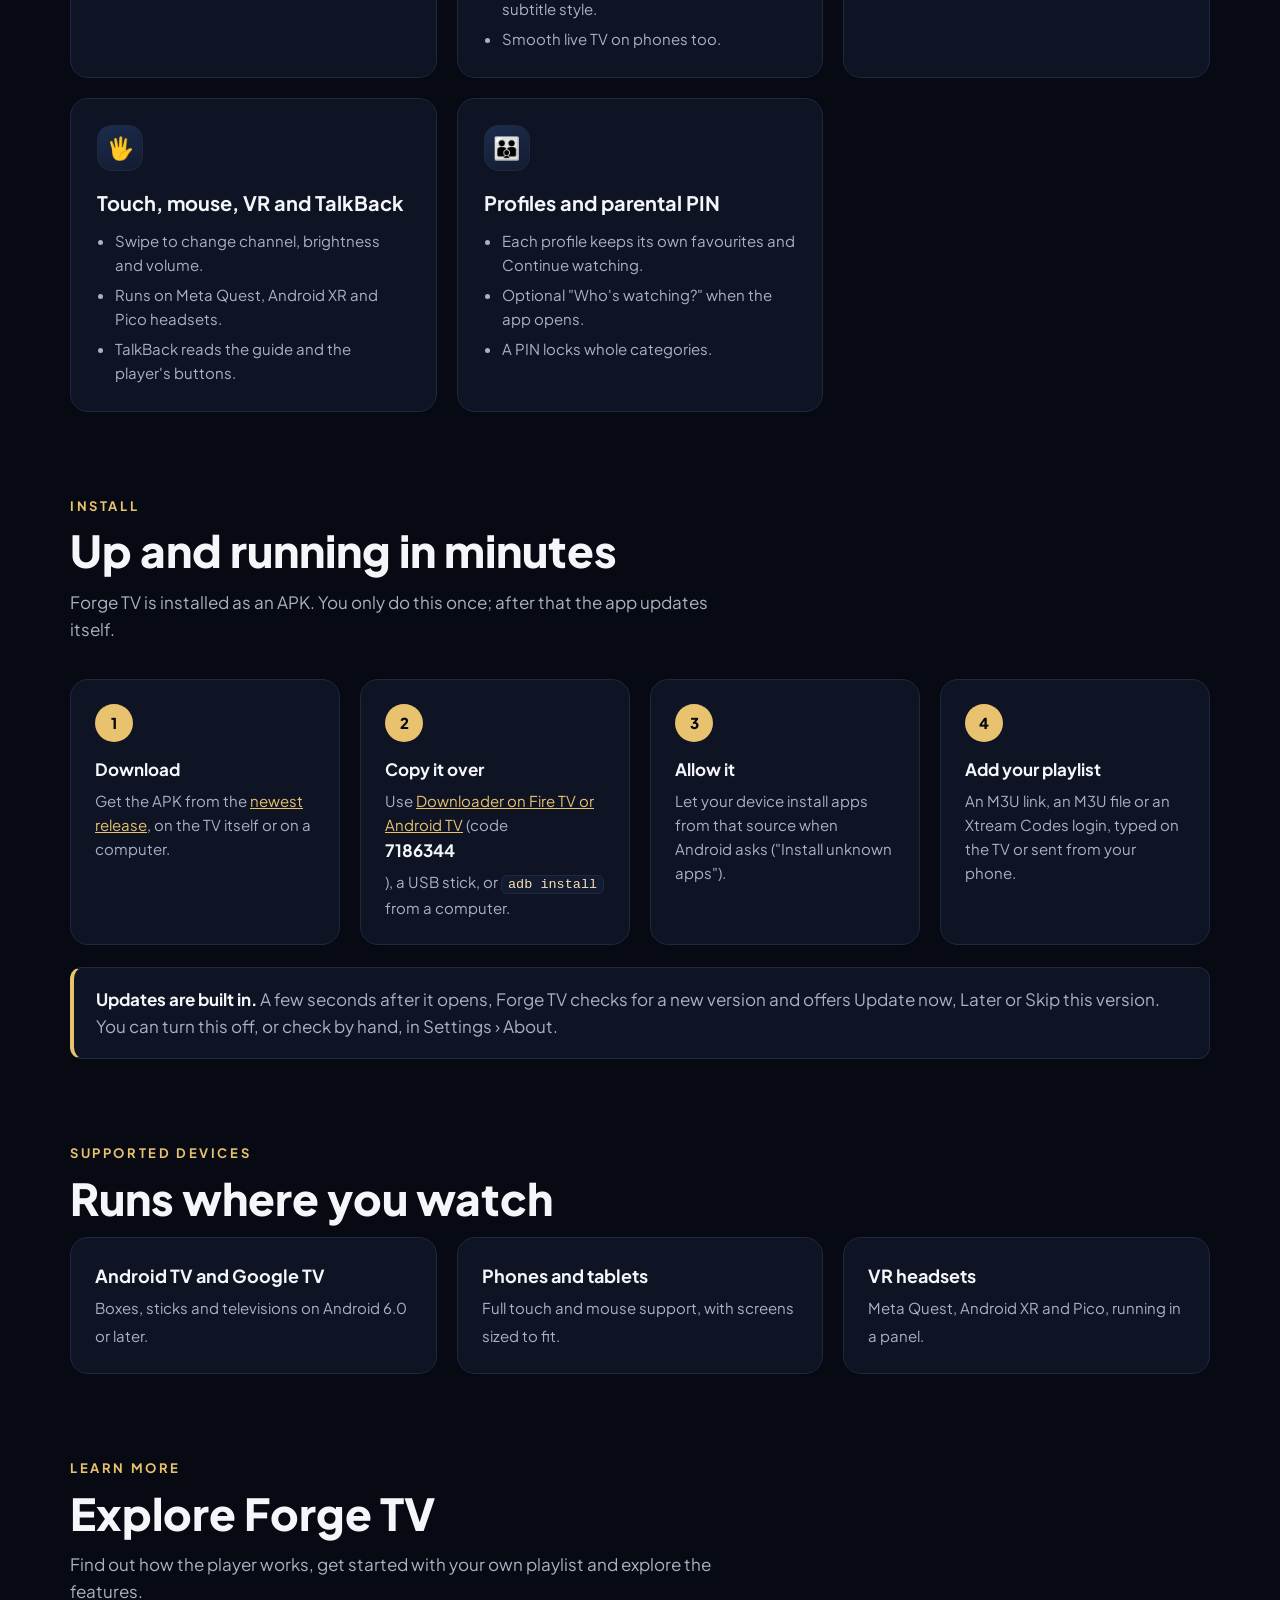
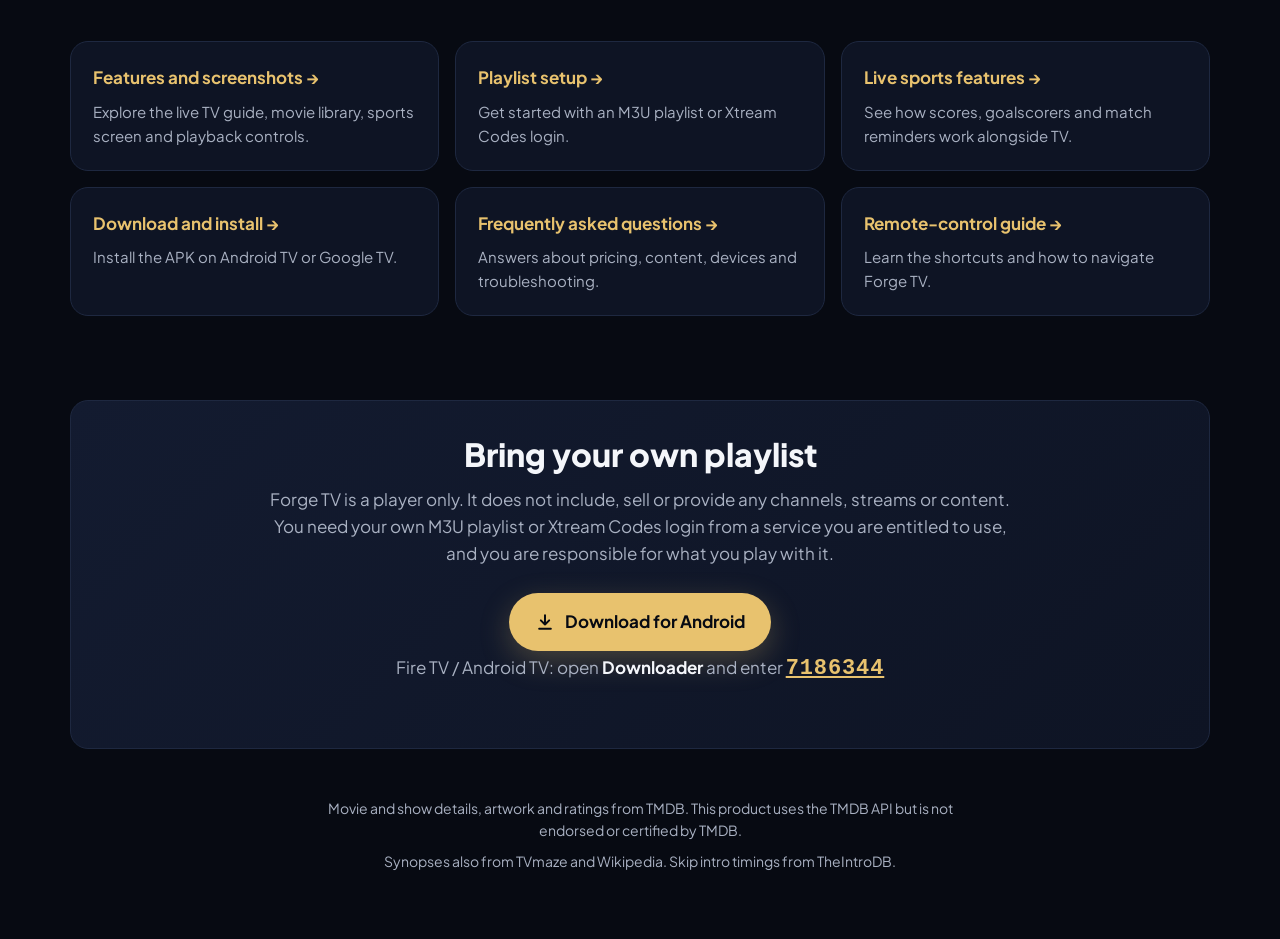
==== commit 7bee6a80: "Website: add sync, Stalker, Interface settings and sharper copy Co-Authored-By: Claude Sonnet 5.5 <n" ====
--- a/docs/index.html
+++ b/docs/index.html
@@ -275,8 +275,8 @@
       <div>
         <img class="hero-icon" src="images/icon.svg" alt="Forge TV icon">
         <h1>FORGE <span>TV</span><small class="hero-heading-sub">IPTV player for Android TV &amp; Google TV</small></h1>
-        <p class="tagline">Live TV, a proper guide, movies and live sports, all on one remote.</p>
-        <p class="sub">A fast, remote-friendly IPTV player for Android TV and Google TV. Add your own M3U playlist or Xtream Codes login. Currently free to download and use.</p>
+        <p class="tagline">Your playlists, finally feeling like a real TV service.</p>
+        <p class="sub">A fast IPTV player for Android TV and Google TV, built around the remote: a proper guide, a movie and series library with rich title pages, a live sports hub, multiscreen, and encrypted sync between your TVs. Works with M3U, Xtream Codes and Stalker portals. Free to download and try.</p>
         <div class="cta">
           <a class="btn btn-primary js-download" href="/downloads/forge-tv-latest.apk">
             <svg viewBox="0 0 24 24" fill="none" stroke="currentColor" stroke-width="2.4" stroke-linecap="round" stroke-linejoin="round" aria-hidden="true"><path d="M12 4v11M7 10l5 5 5-5M5 20h14"/></svg>
@@ -295,7 +295,7 @@
       <div class="pills">
         <div class="pill"><b>Built for the remote</b><p>Clear focus, one press to watch, and a guide that feels like a real set-top box.</p></div>
         <div class="pill"><b>Quick on slow boxes</b><p>Your last channel starts as the app opens, and the guide opens straight away. Runs on Android 6 and up.</p></div>
-        <div class="pill"><b>Stays on your TV</b><p>Playlists, logins, favourites and guide data are kept on the device.</p></div>
+        <div class="pill"><b>Stays yours</b><p>No account with us and no servers of ours. Playlists and logins stay on your device, and sync goes to storage you own, encrypted.</p></div>
       </div>
     </div>
   </div>
@@ -304,7 +304,7 @@
     <div class="wrap">
       <p class="eyebrow">A look around</p>
       <h2>Everything on one remote</h2>
-      <p class="lead">Home, recommendations, the guide, catch-up, the Sports tab, your movie library and the player, designed for the big screen.</p>
+      <p class="lead">Home, recommendations, the guide, catch-up, the Sports tab, your movie library, multiscreen and the player, designed for the big screen.</p>
       <div class="shots">
           <figure><button type="button" class="screenshot-trigger" aria-label="Enlarge screenshot: Home: pick up right where you left off"><img src="images/home.png" alt="Home: pick up right where you left off" loading="lazy" decoding="async" width="1920" height="1080"></button><figcaption>Home: pick up right where you left off</figcaption></figure>
           <figure><button type="button" class="screenshot-trigger" aria-label="Enlarge screenshot: The Sports tab: every game, and the channels showing it"><img src="images/sports-tab.png" alt="The Sports tab: every game, and the channels showing it" loading="lazy" decoding="async" width="1920" height="1080"></button><figcaption>The Sports tab: every game, and the channels showing it</figcaption></figure>
@@ -363,12 +363,45 @@
           </ul>
         </div>
         <div class="feature">
+          <div class="ico" aria-hidden="true">🔄</div>
+          <h3>Sync between your TVs</h3>
+          <ul>
+            <li>Keep playlists, favourites, profiles and settings the same on every TV.</li>
+            <li>Stored as one encrypted file on a WebDAV server you run, such as Nextcloud or a NAS.</li>
+            <li>Encrypted on the TV with your passphrase, so the server never sees your logins.</li>
+            <li>Changes from two TVs merge, and a removal never wipes out an edit.</li>
+            <li>No Forge TV account and no servers of ours.</li>
+          </ul>
+        </div>
+        <div class="feature">
+          <div class="ico" aria-hidden="true">🔌</div>
+          <h3>Works with your provider</h3>
+          <ul>
+            <li>M3U links and files, Xtream Codes logins and Stalker (MAG) portals.</li>
+            <li>Mix several playlists and use channels from all of them together.</li>
+            <li>A green, red or grey light shows whether each playlist's server answers.</li>
+            <li>Skip adding a playlist on first run and look around first.</li>
+          </ul>
+        </div>
+        <div class="feature">
+          <div class="ico" aria-hidden="true">🎚</div>
+          <h3>Interface settings</h3>
+          <ul>
+            <li>Show the top menu as icons or words.</li>
+            <li>Choose how guide channels show: logo and name, logo only, or name only.</li>
+            <li>Open Forge TV when the TV starts, and give your TV its own name.</li>
+            <li>Left and Right step through choices, so settings are quick on a remote.</li>
+          </ul>
+        </div>
+        <div class="feature">
           <div class="ico" aria-hidden="true">✨</div>
           <h3>Make it yours</h3>
           <ul>
             <li>Tidy names takes tags like "UK |" or "FHD" off names.</li>
             <li>Your own groups, with channels from every playlist.</li>
             <li>Menu opacity from See-through to Solid for popups and the player menu.</li>
+            <li>Right on live TV jumps back to the previous channel.</li>
+            <li>Search ignores spaces, hyphens and accents.</li>
             <li>Right moves an item to the top of a list, Left to the bottom.</li>
             <li>Choose a channel's guide channel when listings are wrong.</li>
           </ul>
@@ -403,6 +436,7 @@
             <li>Detailed or Compact scoreboard, and browse other matches.</li>
             <li>Hold OK on a match to jump to a channel showing it.</li>
             <li>Score delay so results don't spoil the stream.</li>
+            <li>A match clock that follows your picture, with goals held back until you catch up.</li>
           </ul>
         </div>
         <div class="feature">
@@ -415,7 +449,7 @@
             <li>Mark movies and episodes watched or unwatched, and show unwatched only.</li>
             <li>Shows carry on from the next episode in one press.</li>
             <li>Episodes as widescreen stills, with progress.</li>
-            <li>Synopses filled in from TVmaze or Wikipedia.</li>
+            <li>Synopses from TMDB, with TVmaze and Wikipedia as back-up.</li>
             <li>Skip intro, and Up next over the credits.</li>
             <li>Recommended series and movies on Home.</li>
           </ul>
@@ -457,6 +491,7 @@
             <li>Playlists, settings, favourites and profiles in one file.</li>
             <li>Restore on this TV or a new one.</li>
             <li>From a USB stick, a cloud drive or your phone.</li>
+            <li>Or skip the files and sync automatically between TVs.</li>
             <li>Checked in full first, so a bad file changes nothing.</li>
           </ul>
         </div>
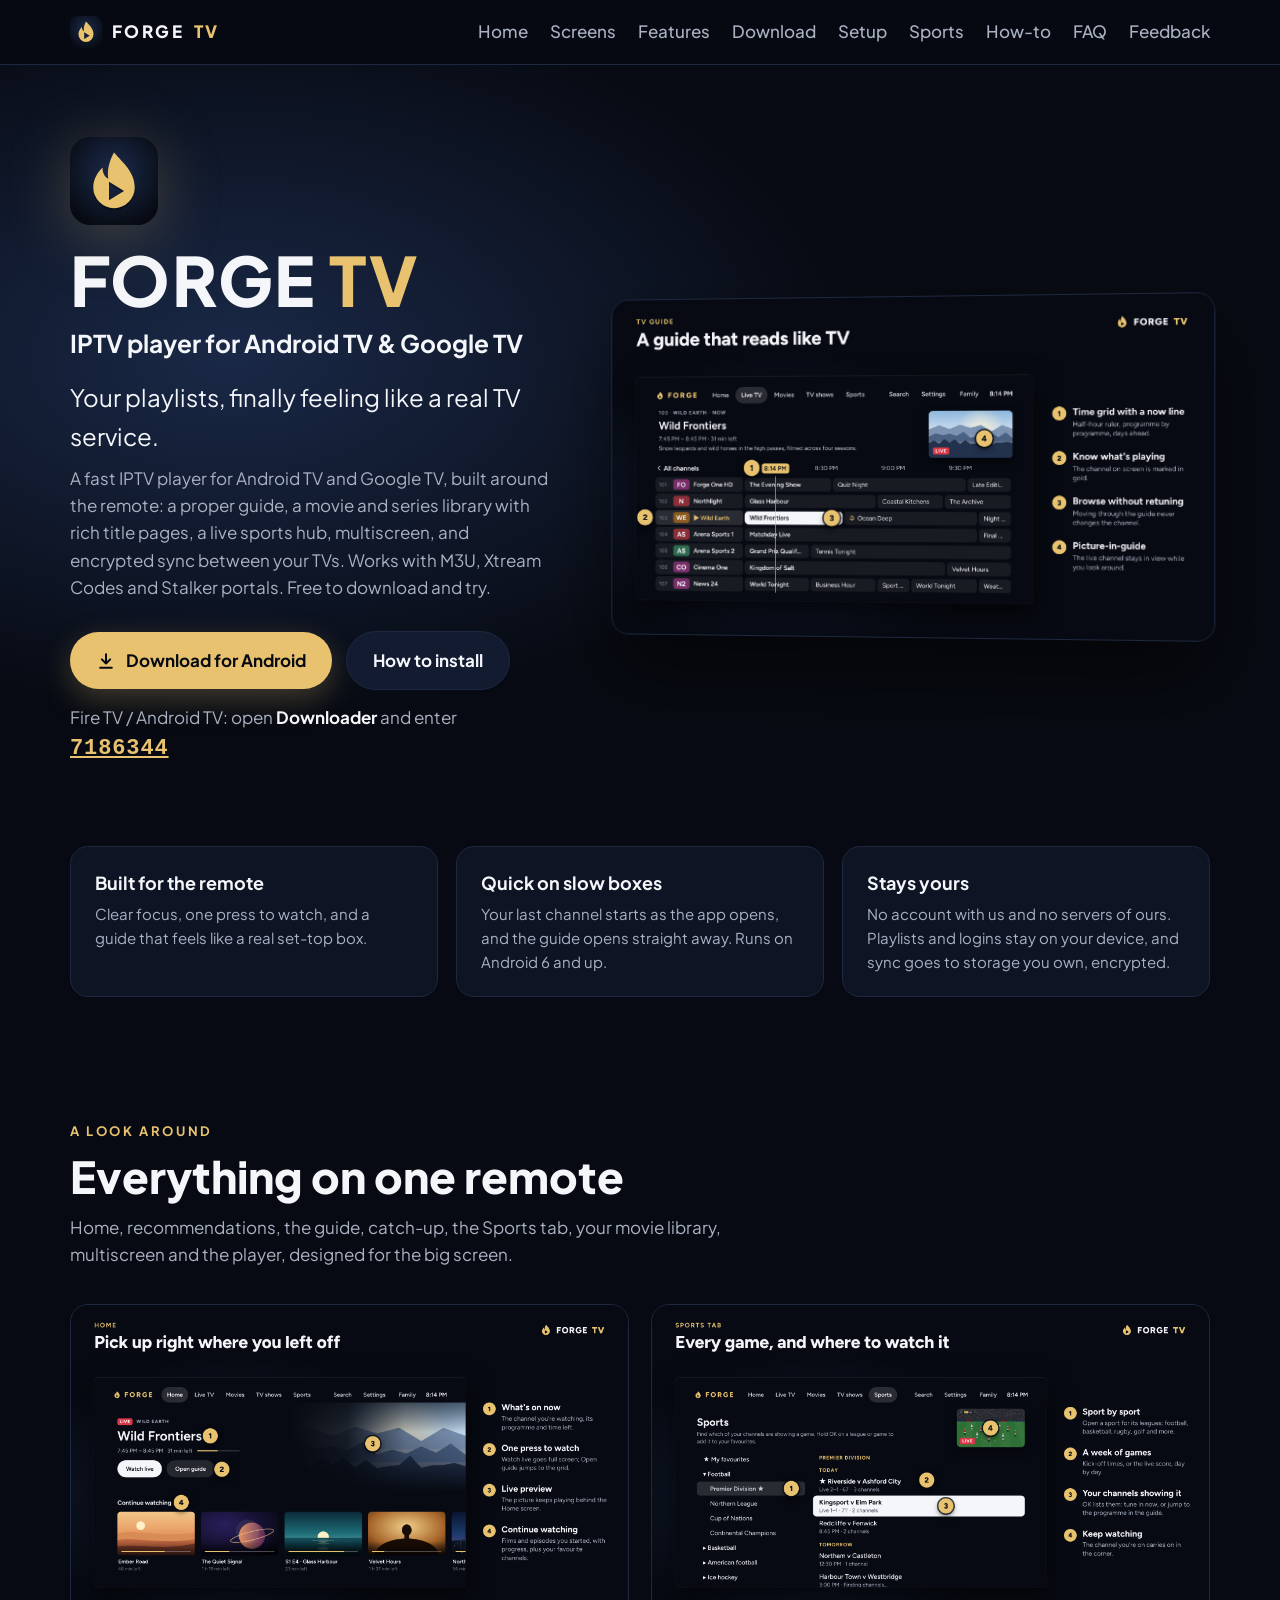
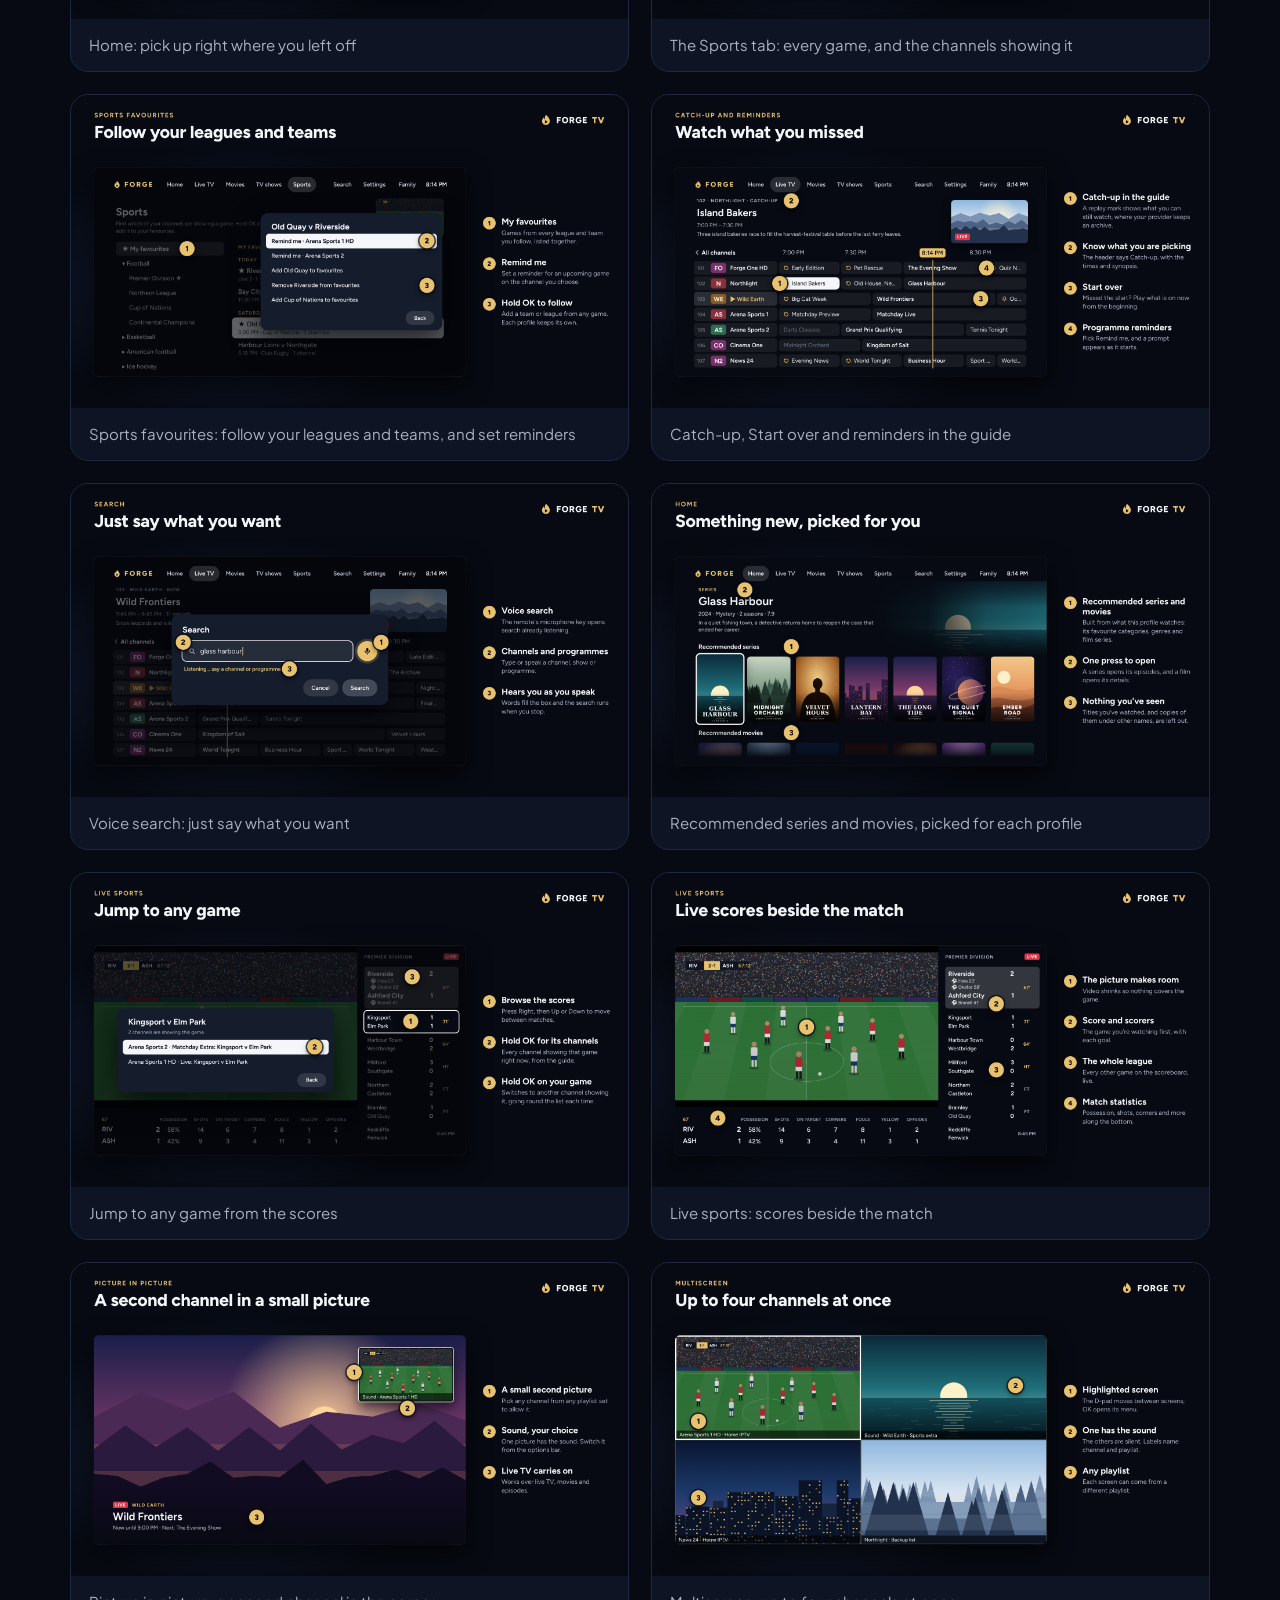
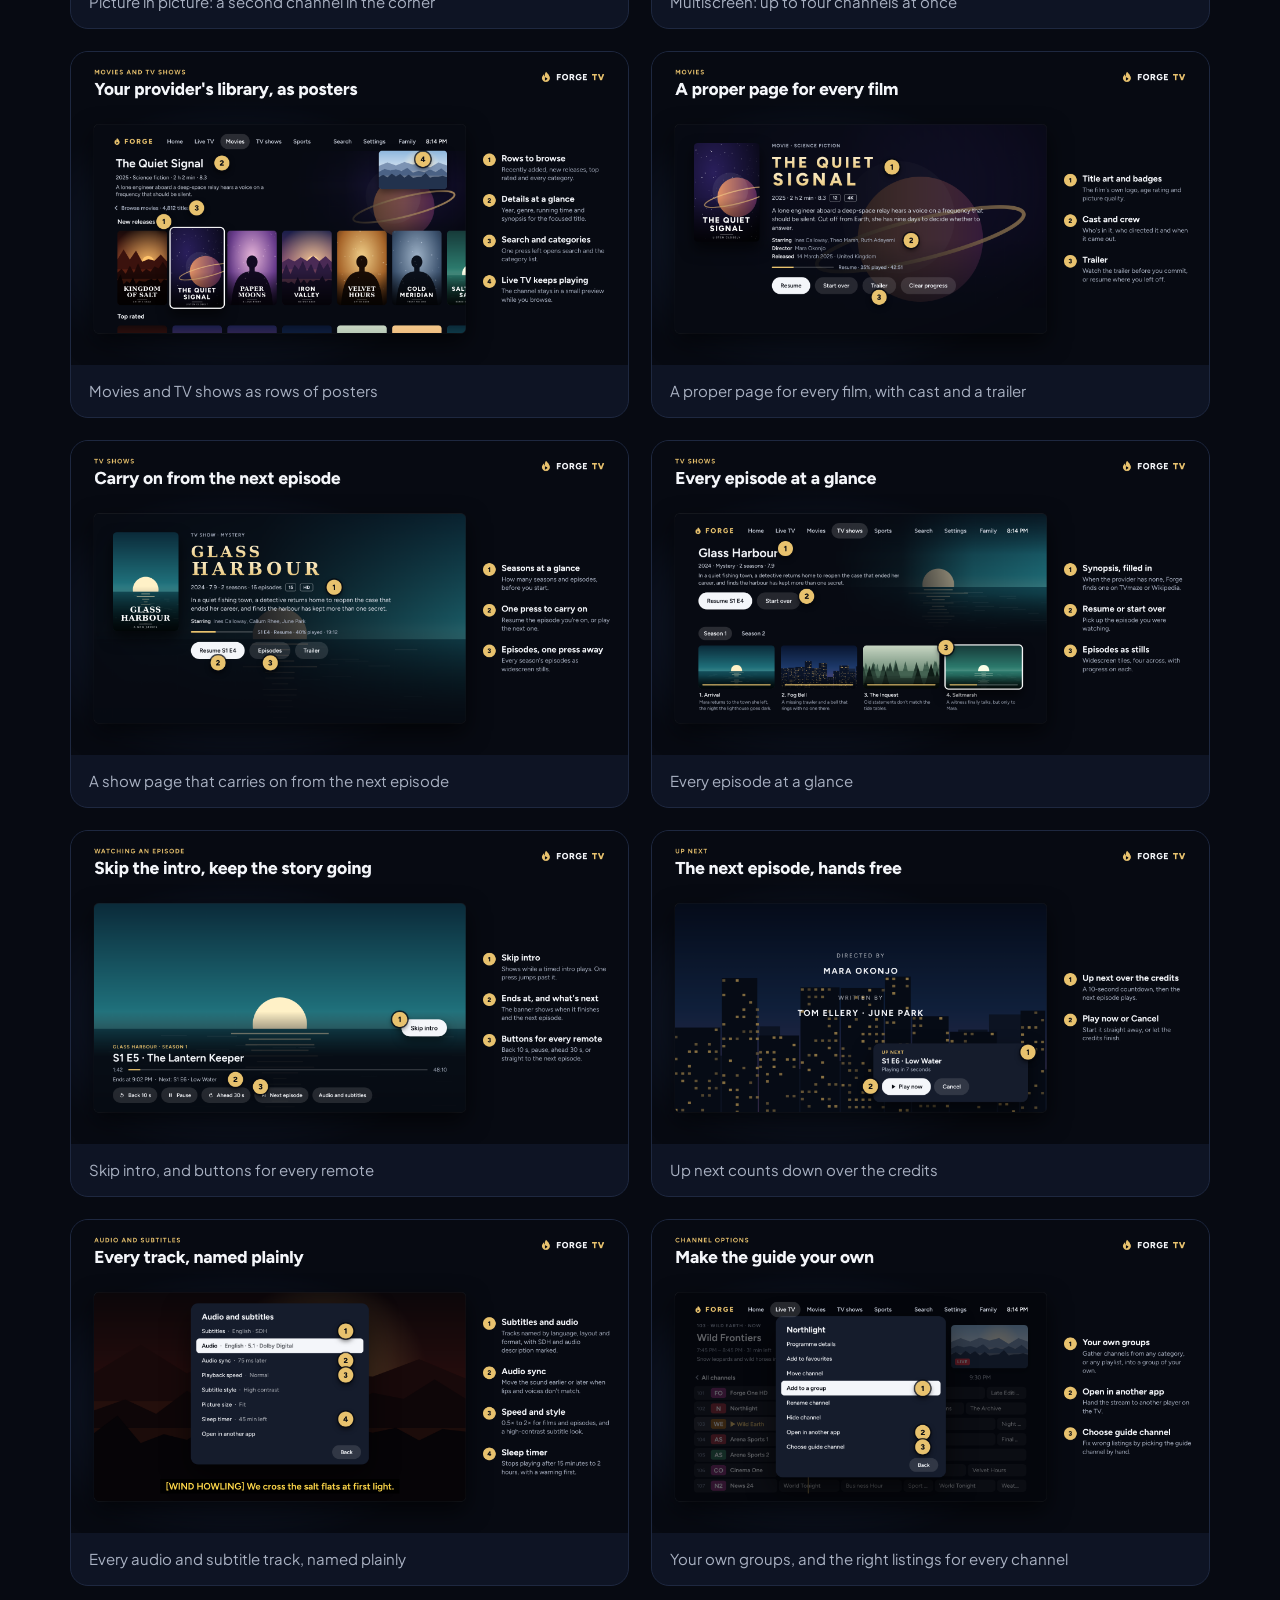
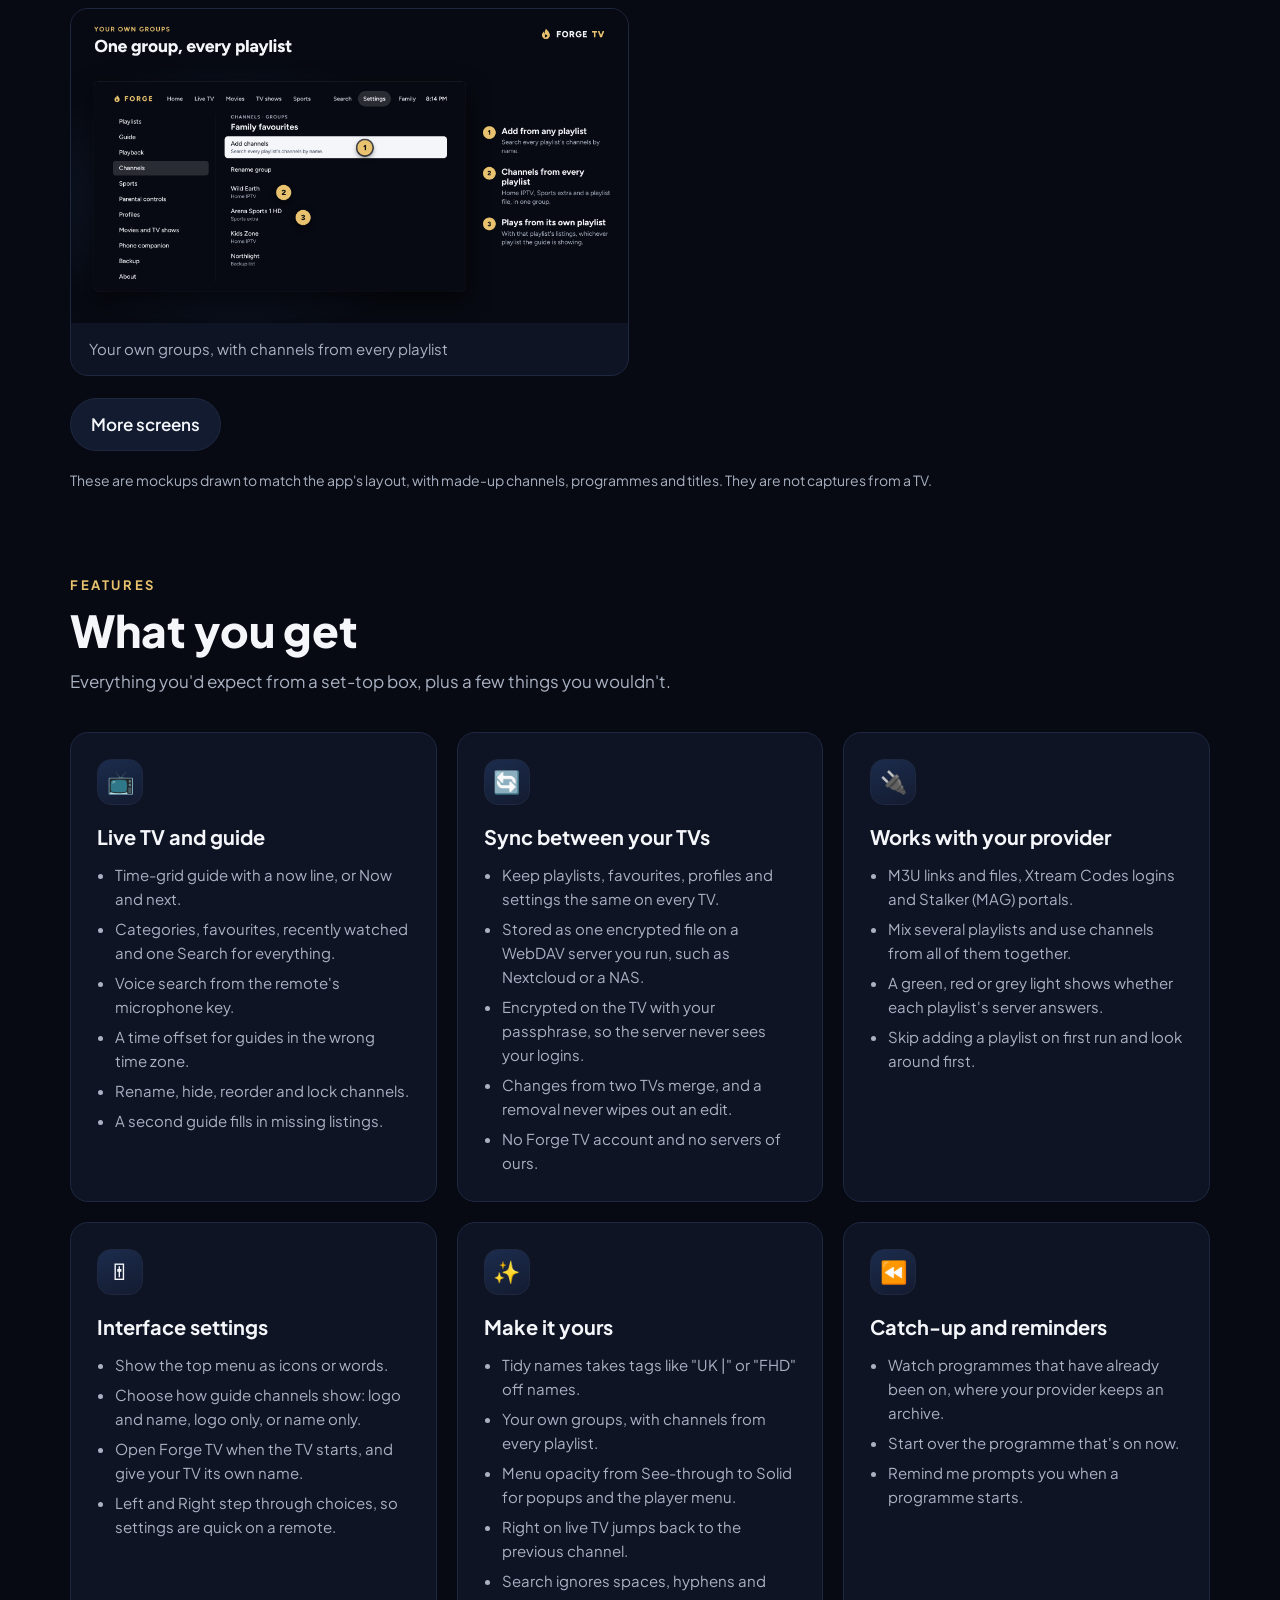
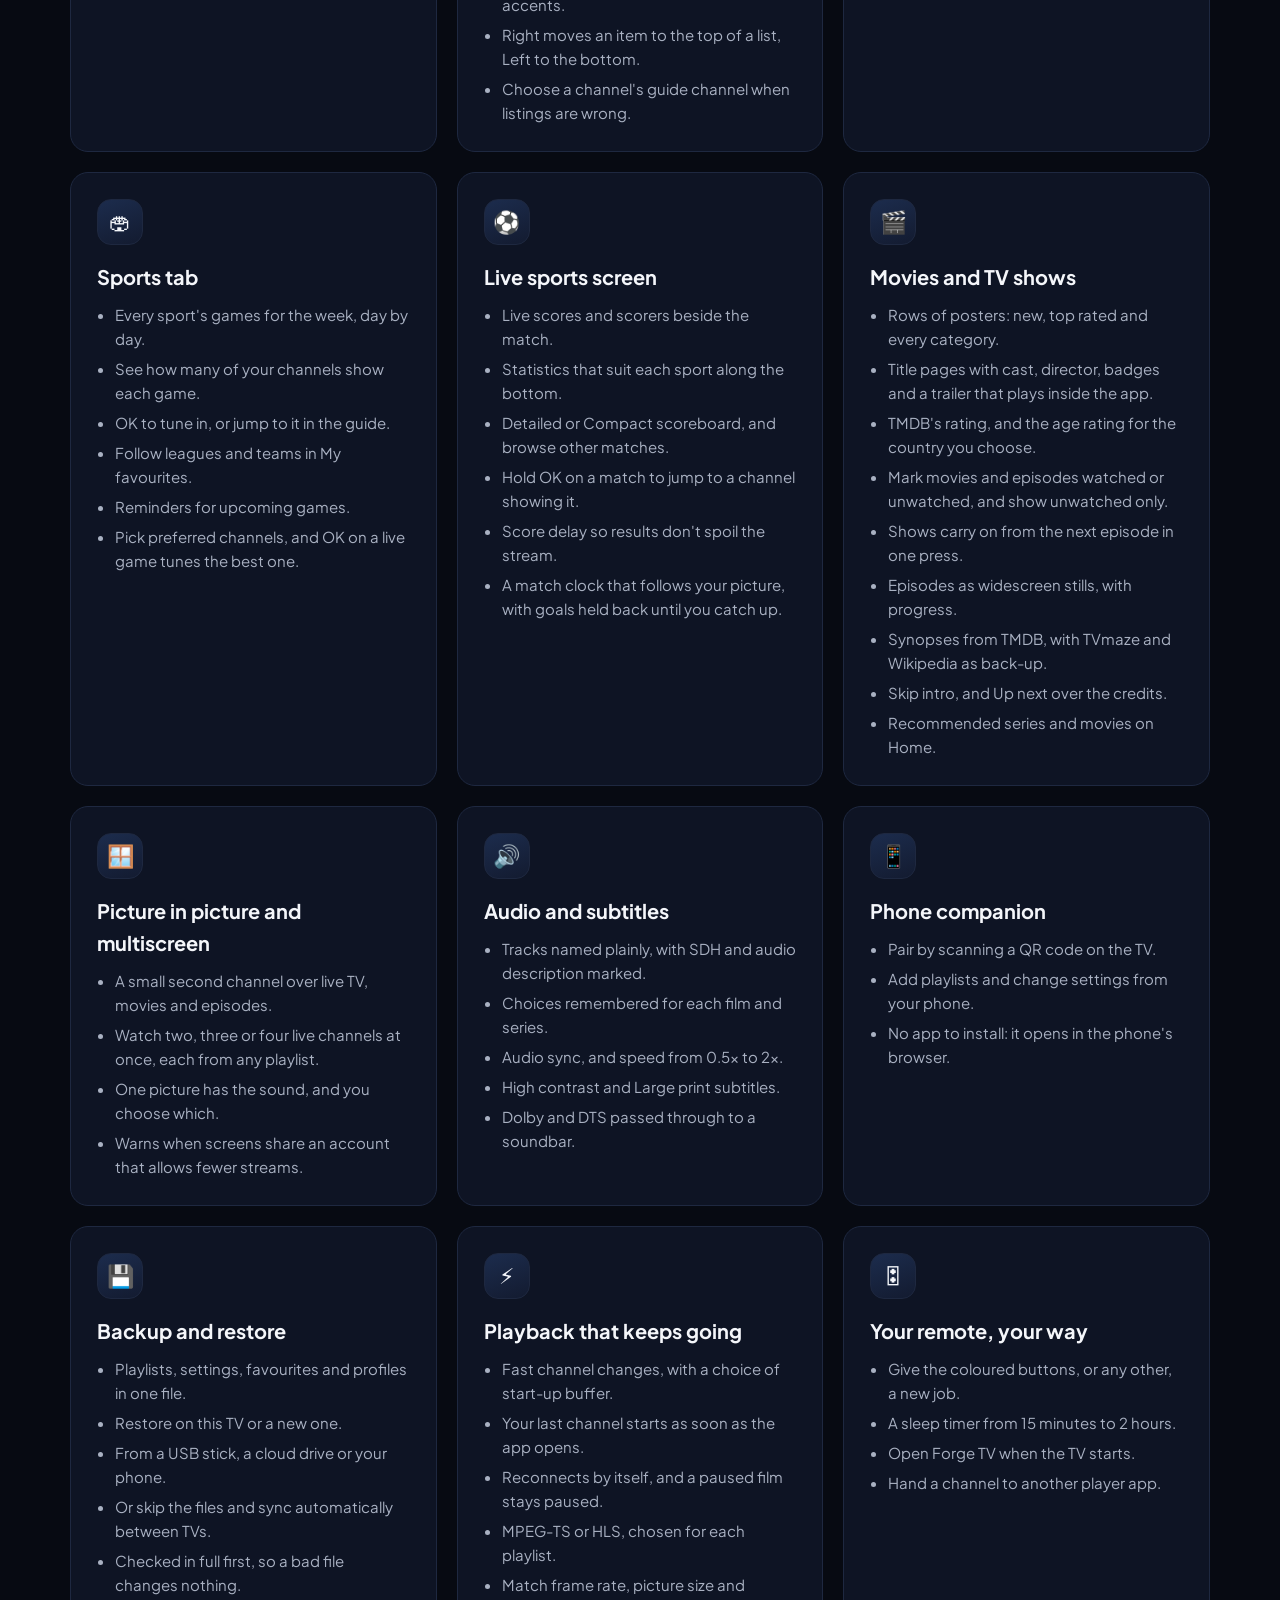
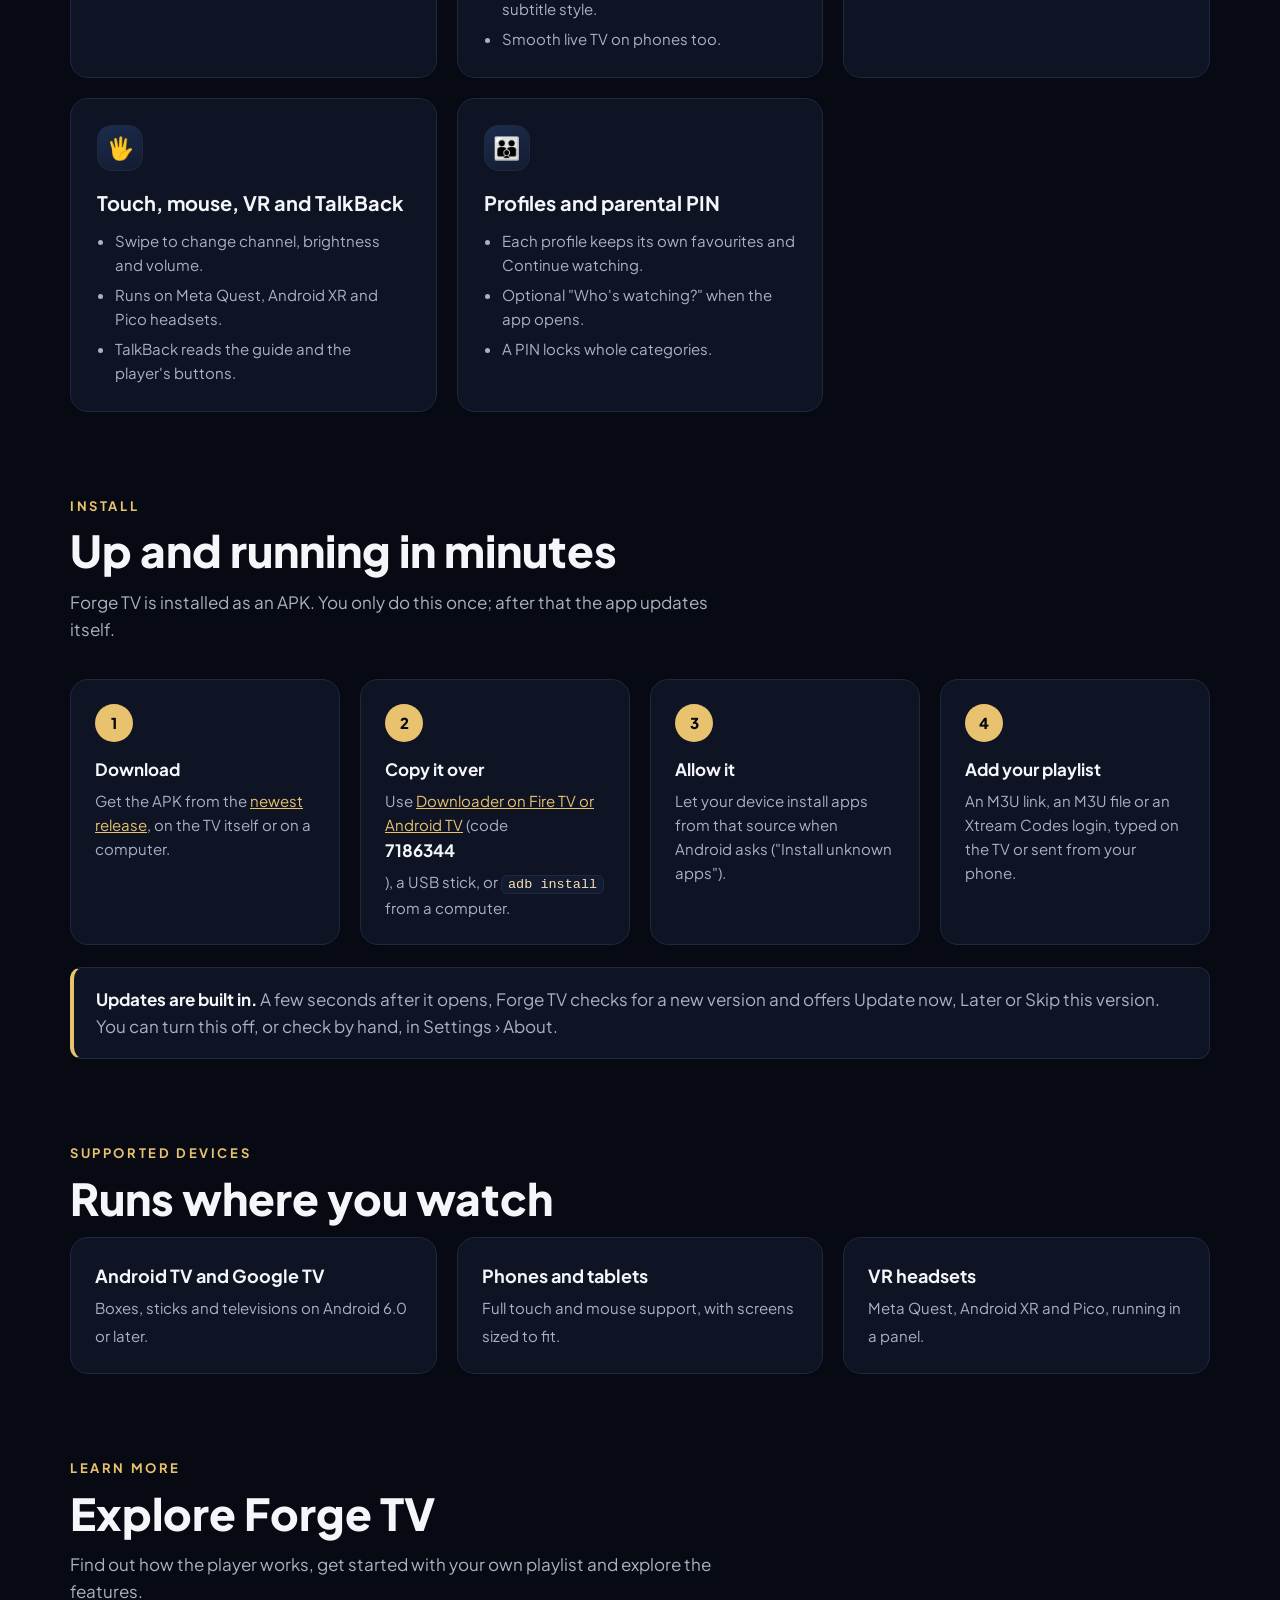
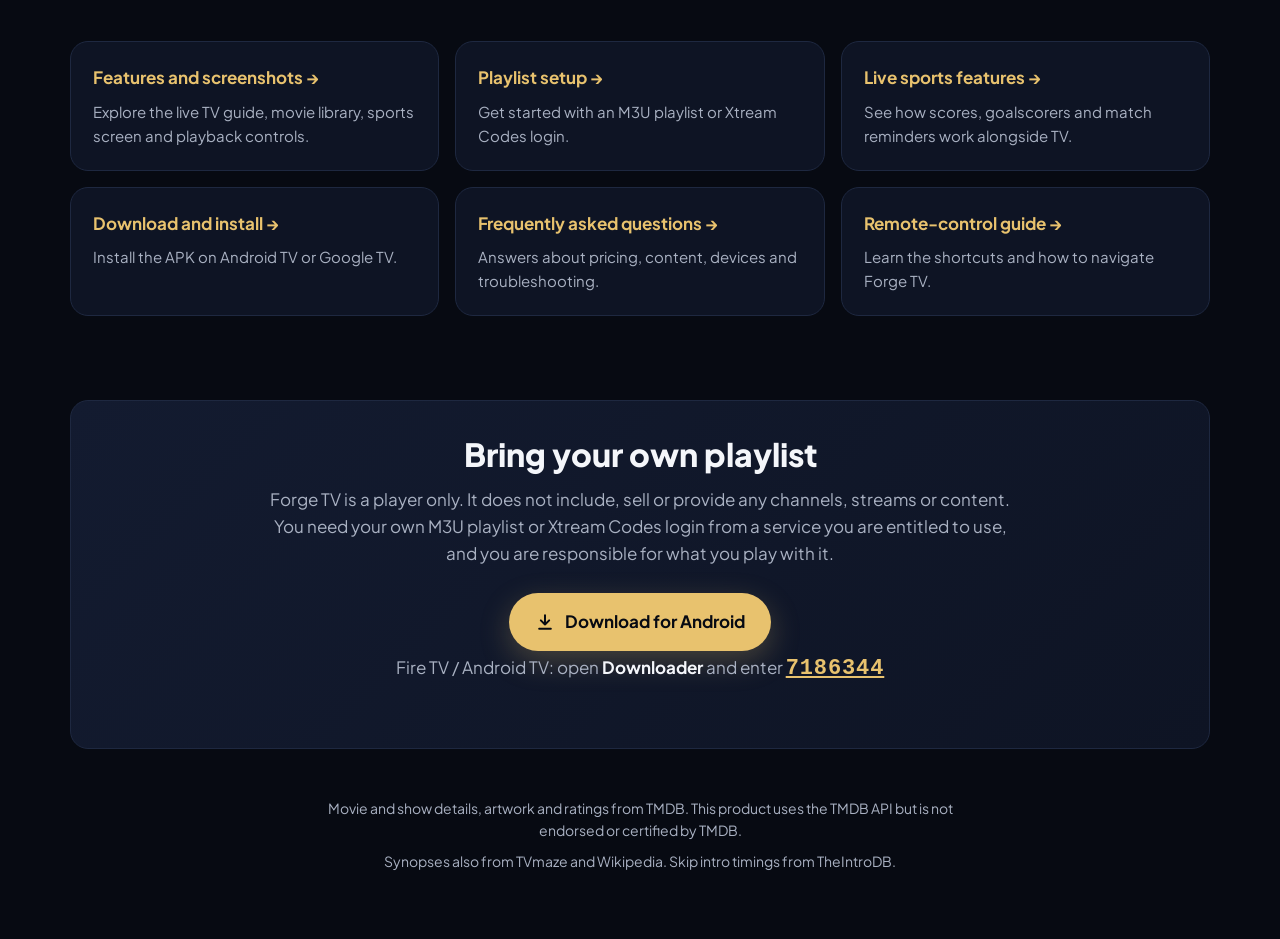
==== commit 2ca011b8: "Use one consistent top menu on every website page Navigation is generated from scripts/sync-nav.py s" ====
--- a/docs/index.html
+++ b/docs/index.html
@@ -251,21 +251,14 @@
   }
 .dl-code{margin:14px 0 0;font-size:17px;color:var(--muted,#aab)}.dl-code b{color:var(--text,#fff)}.dl-code a{font-family:ui-monospace,monospace;font-size:22px;font-weight:800;letter-spacing:.04em;color:var(--gold,#E8C46A)}
 </style>
+<link rel="stylesheet" href="/site-nav.css">
 </head>
 <body>
 
 <header class="bar">
   <div class="wrap">
     <a class="brand" href="#top"><img src="images/icon.svg" alt="">FORGE <span>TV</span></a>
-    <nav>
-      <a href="#screens">Screens</a>
-      <a href="#features">Features</a>
-      <a href="#install">Install</a>
-      <a href="/how-to.html">How-to</a>
-      <a href="/setup.html">Setup</a>
-      <a href="/feedback.html">Feedback</a>
-    </nav>
-    <a class="bar-coffee" id="forge-bar-coffee" href="#" target="_blank" rel="noopener noreferrer" hidden>☕ Buy me a coffee</a>
+    <nav aria-label="Main navigation"><a href="/" aria-current="page">Home</a><a href="/#screens">Screens</a><a href="/features.html">Features</a><a href="/download.html">Download</a><a href="/setup.html">Setup</a><a href="/sports.html">Sports</a><a href="/how-to.html">How-to</a><a href="/faq.html">FAQ</a><a href="/feedback.html">Feedback</a></nav><a class="bar-coffee" id="forge-bar-coffee" href="#" target="_blank" rel="noopener noreferrer" hidden>☕ Buy me a coffee</a>
   </div>
 </header>
 
@@ -624,9 +617,6 @@
   if (settings && settings.enabled === true && typeof settings.url === "string" && /^https:\/\/(www\.)?ko-fi\.com\/[a-zA-Z0-9._-]+\/?$/.test(settings.url)) {
     donationLink.href = settings.url;
     support.hidden = false;
-    var barCoffee = document.getElementById("forge-bar-coffee");
-    barCoffee.href = settings.url;
-    barCoffee.hidden = false;
   }
 })();
 (function () {
@@ -696,5 +686,6 @@
 })();
 </script>
 <!-- Cloudflare Web Analytics --><script type='module' src='https://static.cloudflareinsights.com/beacon.min.js' data-cf-beacon='{"token": "2f51f1ffd19641739e5ffd2abb365eeb"}'></script><!-- End Cloudflare Web Analytics -->
+<script src="/site-nav.js" defer></script>
 </body>
 </html>
